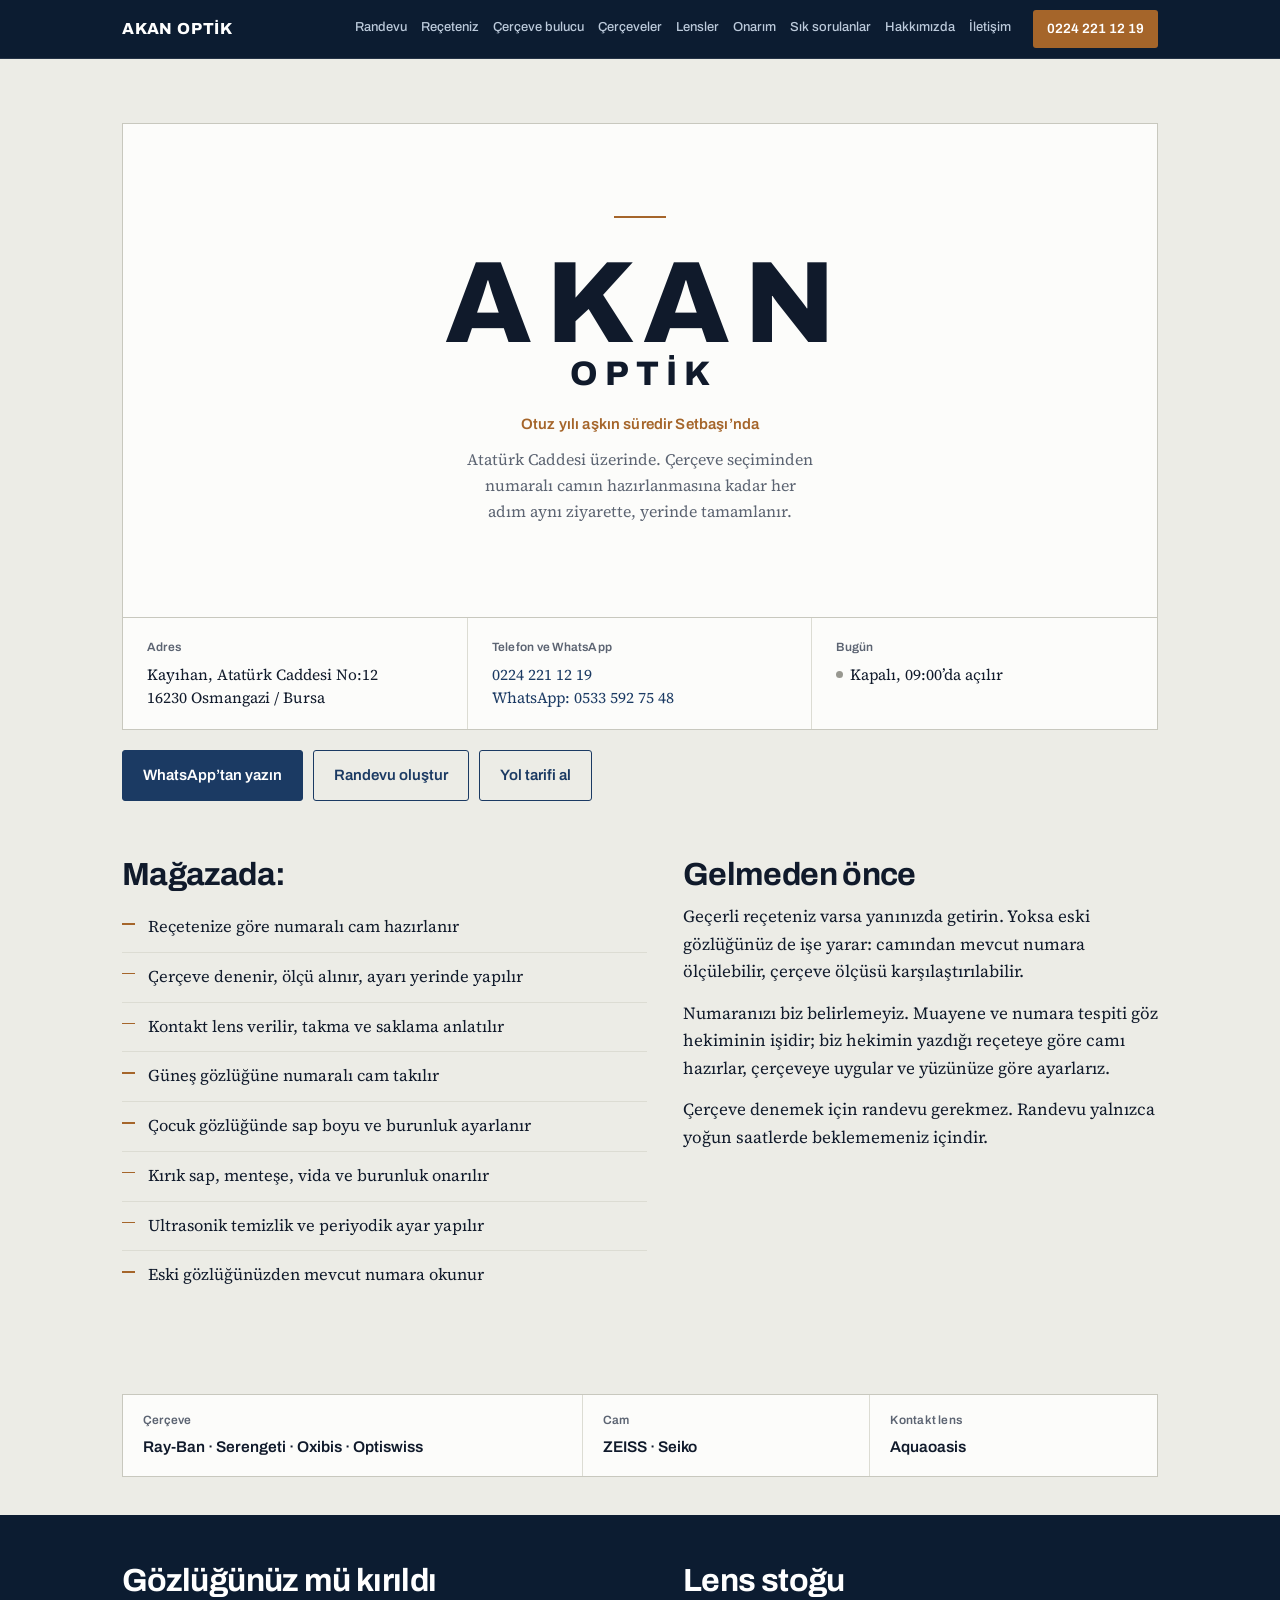
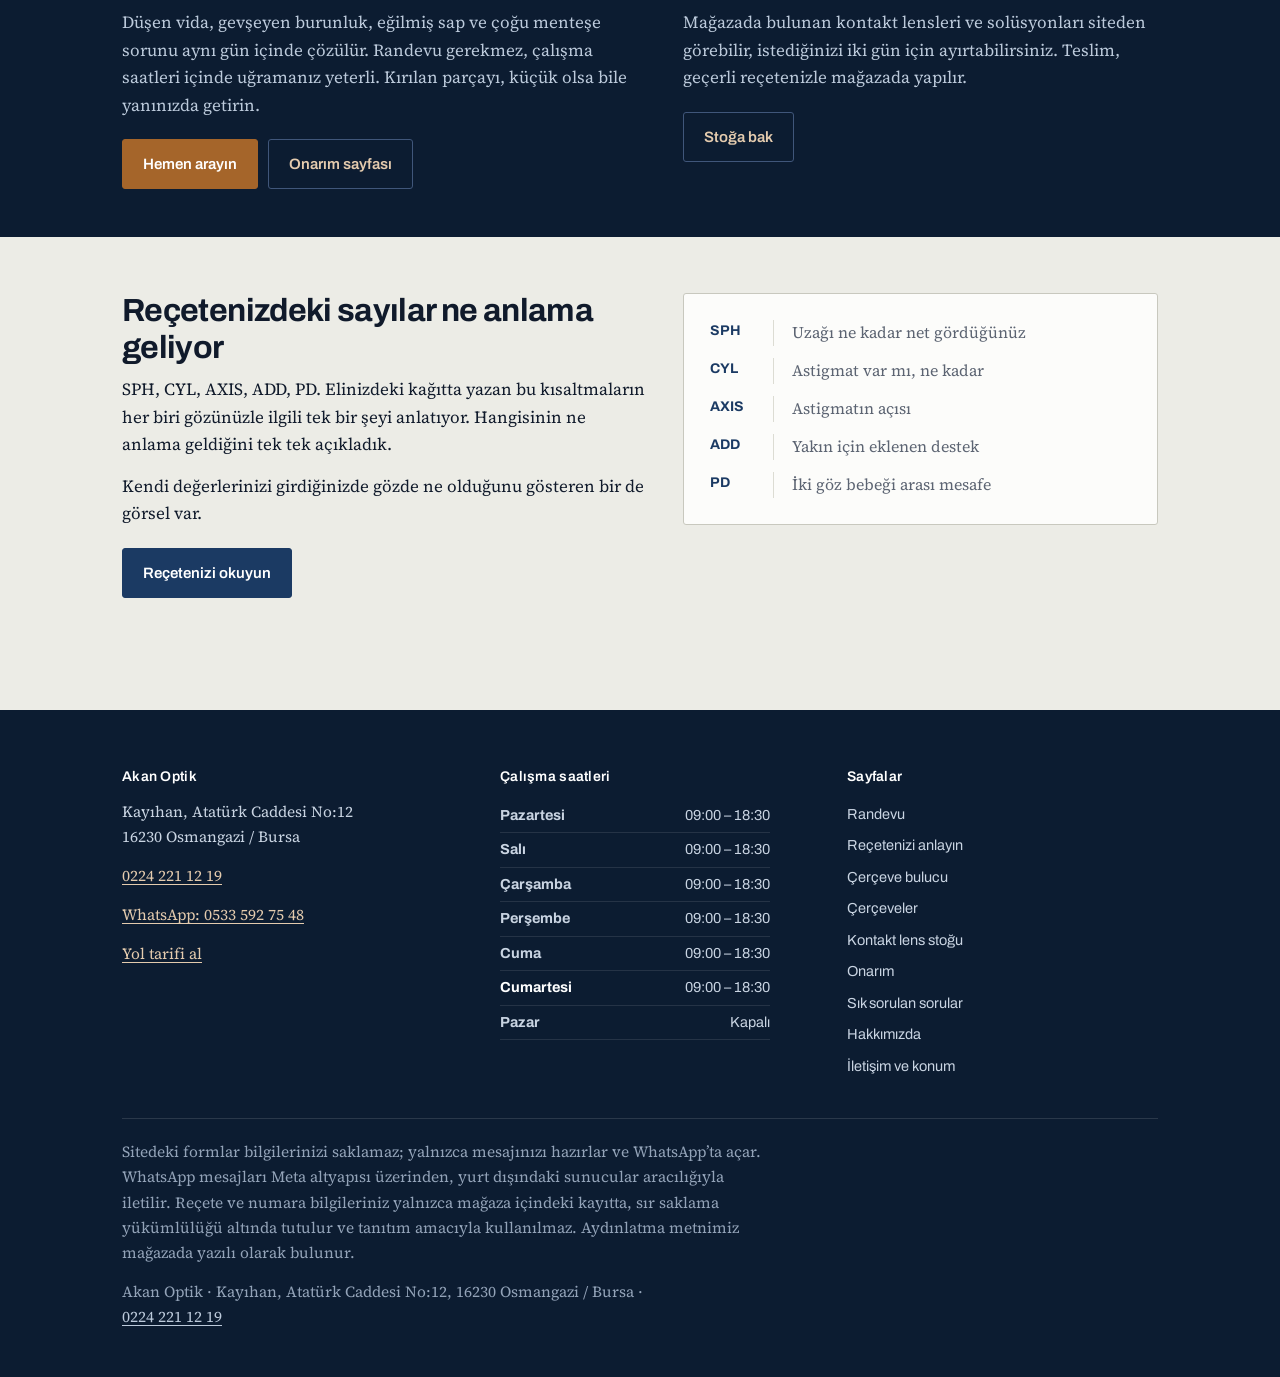
==== index.html @ f1e98b88 "Add files via upload" ====
<!DOCTYPE html>
<html lang="tr">
<head>
<meta charset="utf-8">
<meta name="viewport" content="width=device-width, initial-scale=1">
<title>Akan Optik — Setbaşı, Osmangazi Bursa</title>
<meta name="description" content="Akan Optik, Setbaşı ana cadde üzerinde. Numaralı cam, kontakt lens, çerçeve seçimi, ölçüm ve onarım. Kayıhan, Atatürk Caddesi No:12, Osmangazi Bursa.">
<link rel="canonical" href="https://akanoptik.com/">
<meta property="og:title" content="Akan Optik — Setbaşı, Osmangazi Bursa">
<meta property="og:description" content="Akan Optik, Setbaşı ana cadde üzerinde. Numaralı cam, kontakt lens, çerçeve seçimi, ölçüm ve onarım. Kayıhan, Atatürk Caddesi No:12, Osmangazi Bursa.">
<meta property="og:locale" content="tr_TR">
<link rel="preconnect" href="https://fonts.googleapis.com">
<link rel="preconnect" href="https://fonts.gstatic.com" crossorigin>
<link href="https://fonts.googleapis.com/css2?family=Archivo:wght@400;500;600;700;800&family=Source+Serif+4:opsz,wght@8..60,400;8..60,500;8..60,600&display=swap" rel="stylesheet">
<style>
/* =========================================================
   Akan Optik — ortak stil
   Renk: gece lacivertı, kağıt, bağa bakırı
   Tipografi: Archivo (başlık ve arayüz) + Source Serif 4 (metin)
   ========================================================= */

:root{
  --ink:#101A2B;
  --navy:#1B3A63;
  --navy-deep:#0C1C31;
  --paper:#ECECE6;
  --paper-2:#E2E2DA;
  --card:#FCFCFA;
  --copper:#A5652A;
  --muted:#5C6472;
  --line:#C8C8BE;
  --line-soft:#DCDCD3;
  --maxw:1080px;
  --r:3px;
}

*{box-sizing:border-box}
html{scroll-behavior:smooth}
@media (prefers-reduced-motion:reduce){html{scroll-behavior:auto} *{animation:none!important;transition:none!important}}

body{
  margin:0;background:var(--paper);color:var(--ink);
  font-family:"Source Serif 4",Georgia,serif;font-size:17px;line-height:1.62;
  -webkit-font-smoothing:antialiased;
}
h1,h2,h3,h4,.ui,button,input,select,textarea,nav,label,th,.mono{
  font-family:"Archivo",system-ui,-apple-system,"Segoe UI",sans-serif;
}
h1{font-size:clamp(30px,5vw,46px);line-height:1.08;font-weight:700;letter-spacing:-.025em;margin:0 0 14px}
h2{font-size:clamp(23px,3.4vw,32px);line-height:1.14;font-weight:700;letter-spacing:-.02em;margin:0 0 10px}
h3{font-size:18px;font-weight:600;letter-spacing:-.01em;margin:0 0 6px}
p{margin:0 0 14px;max-width:66ch}
a{color:var(--navy);text-decoration-thickness:1px;text-underline-offset:3px}
a:focus-visible,button:focus-visible,input:focus-visible,select:focus-visible,textarea:focus-visible{
  outline:2px solid var(--copper);outline-offset:3px;
}
.wrap{max-width:var(--maxw);margin:0 auto;padding:0 22px}
.lede{font-size:19px;color:var(--muted);max-width:62ch}
.note{font-size:13.5px;color:var(--muted);line-height:1.55;max-width:72ch}

/* ---------- üst çubuk ---------- */
.topbar{position:sticky;top:0;z-index:40;background:var(--navy-deep);color:#E3E9F0;border-bottom:1px solid rgba(255,255,255,.1)}
.topbar .wrap{display:flex;align-items:center;gap:18px;height:58px}
.brand{font-family:"Archivo";font-weight:800;letter-spacing:.05em;font-size:16px;color:#fff;text-decoration:none;white-space:nowrap}
.topnav{display:flex;gap:14px;margin-left:auto;overflow-x:auto;scrollbar-width:none}
.topnav::-webkit-scrollbar{display:none}
.topnav a{font-size:13px;font-weight:500;color:#BCCADB;text-decoration:none;white-space:nowrap;padding:5px 0;border-bottom:2px solid transparent}
.topnav a:hover{color:#fff}
.topnav a[aria-current=page]{color:#fff;border-bottom-color:var(--copper)}
.callbtn{margin-left:4px;background:var(--copper);color:#fff;text-decoration:none;font-family:"Archivo";font-weight:600;font-size:13.5px;padding:8px 14px;border-radius:var(--r);white-space:nowrap}
.menubtn{display:none}
@media(max-width:860px){
  .topbar .wrap{height:56px}
  .callbtn{display:none}
  .menubtn{display:block;margin-left:auto;background:transparent;color:#fff;border:1px solid rgba(255,255,255,.35);
    border-radius:var(--r);font-family:"Archivo";font-size:14px;font-weight:600;padding:8px 14px;cursor:pointer}
  .menubtn[aria-expanded=true]{background:#fff;color:var(--navy-deep);border-color:#fff}
  .topnav{display:none;position:absolute;left:0;right:0;top:56px;margin:0;padding:6px 22px 16px;
    background:var(--navy-deep);border-bottom:1px solid rgba(255,255,255,.12);flex-direction:column;gap:0;overflow:visible}
  body.menuAcik .topnav{display:flex}
  .topnav a{font-size:17px;padding:13px 0;border-bottom:1px solid rgba(255,255,255,.08);color:#DCE5EF}
  .topnav a[aria-current=page]{border-bottom-color:rgba(255,255,255,.08);color:#fff;box-shadow:inset 3px 0 0 var(--copper);padding-left:12px}
}

/* ---------- sayfa başlığı ---------- */
.pagehead{padding:52px 0 34px;border-bottom:1px solid var(--line-soft)}
.crumb{font-family:"Archivo";font-size:13px;color:var(--muted);margin-bottom:12px}
.crumb a{color:var(--muted)}

/* ---------- ana sayfa kahramanı ---------- */
.hero{padding:64px 0 0}
.wordmark{
  background:var(--card);border:1px solid var(--line);
  padding:clamp(46px,8vw,92px) 24px;text-align:center;
}
.wordmark .rule{width:52px;height:2px;background:var(--copper);margin:0 auto 30px}
.wordmark .n1,.wordmark .n2{
  font-family:"Archivo";font-weight:800;text-transform:uppercase;color:var(--ink);
  margin:0;line-height:.95;max-width:none;
}
.n1{font-size:clamp(50px,12vw,116px);letter-spacing:.12em;text-indent:.12em}
.n2{font-size:clamp(17px,3.6vw,34px);letter-spacing:.2em;text-indent:.2em;margin-top:14px;font-weight:600;color:var(--navy)}
.wordmark .sub{
  font-family:"Source Serif 4";font-size:16px;color:var(--muted);
  margin:28px auto 0;max-width:44ch;
}

/* ---------- bilgi şeridi ---------- */
.infostrip{display:grid;grid-template-columns:repeat(3,1fr);border:1px solid var(--line);border-top:0;background:var(--card)}
@media(max-width:760px){.infostrip{grid-template-columns:1fr}}
.infostrip div{padding:20px 24px;border-right:1px solid var(--line-soft)}
.infostrip div:last-child{border-right:0}
@media(max-width:760px){.infostrip div{border-right:0;border-bottom:1px solid var(--line-soft)}.infostrip div:last-child{border-bottom:0}}
.infostrip h4{font-family:"Archivo";font-size:12px;font-weight:600;letter-spacing:.02em;color:var(--muted);margin:0 0 6px}
.infostrip p{margin:0;font-size:15.5px;line-height:1.5}
.infostrip a{text-decoration:none}
.infostrip a:hover{text-decoration:underline}
.dot{width:7px;height:7px;border-radius:50%;background:#2F7D4F;display:inline-block;margin-right:7px;vertical-align:2px}
.dot.shut{background:#989890}

/* ---------- hizmet bağlantıları ---------- */
.cards{display:grid;grid-template-columns:repeat(3,1fr);gap:1px;background:var(--line-soft);border:1px solid var(--line)}
@media(max-width:860px){.cards{grid-template-columns:repeat(2,1fr)}}
@media(max-width:560px){.cards{grid-template-columns:1fr}}
.cards a{
  background:var(--card);padding:26px 24px 28px;text-decoration:none;color:var(--ink);display:block;
}
.cards a:hover{background:#fff}
.cards h3{margin-bottom:5px;color:var(--navy)}
.cards p{font-size:15px;color:var(--muted);margin:0;max-width:34ch}

/* ---------- düğmeler ---------- */
.btn{display:inline-block;font-family:"Archivo";font-weight:600;font-size:15px;padding:12px 20px;
  border-radius:var(--r);border:1px solid var(--navy);background:var(--navy);color:#fff;text-decoration:none;cursor:pointer}
.btn:hover{background:var(--navy-deep);border-color:var(--navy-deep)}
.btn.ghost{background:transparent;color:var(--navy)}
.btn.ghost:hover{background:rgba(27,58,99,.07)}
.btn.copper{background:var(--copper);border-color:var(--copper)}
.btn.copper:hover{filter:brightness(.92)}
.btnrow{display:flex;flex-wrap:wrap;gap:10px;margin-top:20px}

/* ---------- bölümler, form ---------- */
.block{padding:56px 0}
.block.tight{padding:38px 0}
.panel{background:var(--card);border:1px solid var(--line);border-radius:var(--r);padding:26px}
.grid2{display:grid;grid-template-columns:1fr 1fr;gap:16px}
.grid3{display:grid;grid-template-columns:repeat(3,1fr);gap:16px}
.split{display:grid;grid-template-columns:1.05fr .95fr;gap:36px;align-items:start}
@media(max-width:820px){.grid2,.grid3,.split{grid-template-columns:1fr}}
.field{display:block;margin-bottom:14px}
.field span{display:block;font-size:13.5px;font-weight:600;margin-bottom:5px}
input[type=text],input[type=tel],input[type=date],select,textarea{
  width:100%;padding:10px 12px;font-size:15.5px;font-family:"Archivo";
  border:1px solid var(--line);border-radius:var(--r);background:#fff;color:var(--ink);
}
textarea{min-height:88px;resize:vertical}
.consent{display:flex;gap:10px;align-items:flex-start;margin:16px 0 4px;font-size:13.5px;color:var(--muted);font-family:"Archivo"}
.consent input{margin-top:4px;flex:0 0 auto}

/* ---------- reçete ---------- */
.rxtable{width:100%;border-collapse:collapse;margin-bottom:6px}
.rxtable th{font-size:12.5px;font-weight:600;text-align:left;padding:0 6px 6px;color:var(--muted)}
.rxtable td{padding:0 6px 8px}
.rxtable td:first-child,.rxtable th:first-child{width:52px;padding-left:0;font-family:"Archivo";font-weight:600;font-size:14px}
.out{border-left:3px solid var(--copper);padding:2px 0 2px 16px}
.out h4{font-family:"Archivo";font-size:15px;margin:0 0 4px;font-weight:600}
.out p{margin:0 0 12px;font-size:15.5px}
.out .empty{color:var(--muted)}
.gloss{border-top:1px solid var(--line-soft);margin-top:28px;padding-top:22px}
.gloss dl{margin:0;display:grid;grid-template-columns:104px 1fr;gap:8px 18px;font-size:15px}
.gloss dt{font-family:"Archivo";font-weight:600;font-size:14px}
.gloss dd{margin:0;color:var(--muted)}
@media(max-width:600px){.gloss dl{grid-template-columns:1fr;gap:2px}.gloss dd{margin-bottom:10px}}

/* ---------- bulucu ---------- */
.qcard{background:var(--card);border:1px solid var(--line);padding:28px}
.qstep{font-family:"Archivo";font-size:13px;color:var(--muted);margin-bottom:8px}
.opts{display:grid;grid-template-columns:repeat(2,1fr);gap:10px;margin-top:18px}
@media(max-width:620px){.opts{grid-template-columns:1fr}}
.opt{text-align:left;background:var(--paper);border:1px solid var(--line);border-radius:var(--r);
  padding:13px 15px;cursor:pointer;font-size:15px;font-weight:500;color:var(--ink)}
.opt:hover{border-color:var(--navy);background:#fff}
.opt small{display:block;font-weight:400;color:var(--muted);font-size:13px;margin-top:2px}
.qbar{height:3px;background:var(--paper-2);margin-top:22px}
.qbar i{display:block;height:3px;background:var(--copper);width:0;transition:width .25s ease}

/* ---------- çerçeveler ---------- */
.filters{display:flex;flex-wrap:wrap;gap:8px;margin-bottom:22px}
.chip{font-family:"Archivo";font-size:13.5px;font-weight:500;padding:7px 14px;border:1px solid var(--line);
  background:var(--card);border-radius:999px;cursor:pointer;color:var(--ink)}
.chip[aria-pressed=true]{background:var(--navy);border-color:var(--navy);color:#fff}
.frames{display:grid;grid-template-columns:repeat(4,1fr);gap:16px}
@media(max-width:900px){.frames{grid-template-columns:repeat(2,1fr)}}
@media(max-width:460px){.frames{grid-template-columns:1fr}}
.frame{background:var(--card);border:1px solid var(--line);padding:16px;display:flex;flex-direction:column}
.frame svg{width:100%;height:60px;display:block;margin:4px 0 12px}
.frame .code{font-family:"Archivo";font-weight:700;font-size:15px}
.frame .meta{font-size:13.5px;color:var(--muted);margin:2px 0 12px;line-height:1.45}
.frame button{margin-top:auto}
.stock{font-family:"Archivo";font-size:12px;font-weight:600;color:var(--navy);margin-bottom:10px}
.stock.no{color:var(--muted)}

/* ---------- onarım ---------- */
.jobs{list-style:none;padding:0;margin:0;border-top:1px solid var(--line-soft)}
.jobs li{display:flex;justify-content:space-between;gap:18px;align-items:baseline;padding:12px 0;border-bottom:1px solid var(--line-soft)}
.jobs b{font-family:"Archivo";font-weight:600;font-size:15.5px}
.jobs span{font-family:"Archivo";font-size:13px;color:var(--muted);white-space:nowrap}

/* ---------- alt bilgi ---------- */
.foot{background:var(--navy-deep);color:#C9D4E2;padding:56px 0 34px;margin-top:56px}
.foot h3{color:#fff;font-size:14px;letter-spacing:.02em;margin-bottom:10px}
.foot a{color:#E4CBAE}
.foot p{font-size:15.5px}
.footgrid{display:grid;grid-template-columns:1.1fr 1fr 1fr;gap:36px}
@media(max-width:820px){.footgrid{grid-template-columns:1fr;gap:28px}}
.hours{list-style:none;padding:0;margin:0;font-family:"Archivo";font-size:14.5px}
.hours li{display:flex;justify-content:space-between;padding:5px 0;border-bottom:1px solid rgba(255,255,255,.1);max-width:270px}
.hours li.today b{color:#fff}
.footnav{list-style:none;padding:0;margin:0;font-family:"Archivo";font-size:14.5px}
.footnav li{padding:4px 0}
.footnav a{color:#C9D4E2;text-decoration:none}
.footnav a:hover{text-decoration:underline;color:#fff}
.legal{border-top:1px solid rgba(255,255,255,.12);margin-top:36px;padding-top:20px;font-size:13px;color:#93A3B8}
.legal a{color:#BCCADB}
.map{width:100%;aspect-ratio:16/10;border:1px solid var(--line)}

.toast{position:fixed;left:50%;bottom:24px;transform:translateX(-50%);background:var(--ink);color:#fff;
  font-family:"Archivo";font-size:14px;padding:11px 18px;border-radius:var(--r);z-index:60;opacity:0;pointer-events:none;transition:opacity .2s}
.toast.on{opacity:1}

/* ---------- stok tablosu (lensler) ---------- */
.stoktab{width:100%;border-collapse:collapse;background:var(--card);border:1px solid var(--line)}
.stoktab th{font-family:"Archivo";font-size:12.5px;font-weight:600;color:var(--muted);
  text-align:left;padding:12px 14px;border-bottom:1px solid var(--line)}
.stoktab td{padding:13px 14px;border-bottom:1px solid var(--line-soft);font-size:15px;vertical-align:middle}
.stoktab tr:last-child td{border-bottom:0}
.stoktab td b{font-family:"Archivo";font-weight:600;font-size:15px}
.stoktab td small{display:block;color:var(--muted);font-size:13px;margin-top:2px}
.stoktab td.ok{font-family:"Archivo";font-size:13.5px;font-weight:600;color:var(--navy)}
.stoktab td.no{font-family:"Archivo";font-size:13.5px;font-weight:600;color:var(--muted)}
.btn.small{padding:7px 14px;font-size:13.5px}
@media(max-width:760px){
  .stoktab thead{display:none}
  .stoktab tr{display:block;border-bottom:1px solid var(--line);padding:12px 0}
  .stoktab td{display:flex;justify-content:space-between;gap:14px;border:0;padding:4px 14px}
  .stoktab td:before{content:attr(data-l);font-family:"Archivo";font-size:13px;color:var(--muted)}
}
.frame img{width:100%;height:120px;object-fit:contain;display:block;margin:2px 0 12px;background:#fff}


/* ---------- mağazada listesi ---------- */
.magaza{list-style:none;padding:0;margin:0}
.magaza li{position:relative;padding:11px 0 11px 26px;border-bottom:1px solid var(--line-soft);font-size:16.5px}
.magaza li:last-child{border-bottom:0}
.magaza li:before{content:"";position:absolute;left:0;top:20px;width:13px;height:1.5px;background:var(--copper)}

/* ---------- lacivert şerit ---------- */
.band{background:var(--navy-deep);color:#D3DEEA;padding:48px 0;border-top:0}
.band h2{color:#fff}
.band p{color:#BCCADB}
.band .btn{background:var(--copper);border-color:var(--copper)}
.band .btn.ghost{background:transparent;color:#E4CBAE;border-color:#40567A}

/* ---------- reçete görseli ---------- */
.rxvis{background:var(--card);border:1px solid var(--line);padding:22px 18px}
.rxvis svg{width:100%;height:auto;display:block}
.rxkey{list-style:none;padding:0;margin:22px 0 0;display:grid;gap:14px}
.rxkey li{display:grid;grid-template-columns:30px 1fr;gap:13px;align-items:start}
.rxkey .no{width:26px;height:26px;border-radius:50%;background:var(--navy);color:#fff;
  font-family:"Archivo";font-size:13.5px;font-weight:700;display:flex;align-items:center;justify-content:center;margin-top:2px}
.rxkey b{font-family:"Archivo";font-size:15.5px;font-weight:600;display:block;margin-bottom:2px}
.rxkey p{margin:0;font-size:16px}

/* ---------- sık sorulanlar ---------- */
.sss{border-top:1px solid var(--line)}
.sss details{border-bottom:1px solid var(--line-soft)}
.sss summary{font-family:"Archivo";font-size:17px;font-weight:600;padding:17px 34px 17px 0;
  cursor:pointer;list-style:none;position:relative}
.sss summary::-webkit-details-marker{display:none}
.sss summary:after{content:"+";position:absolute;right:6px;top:15px;font-size:21px;font-weight:400;color:var(--copper)}
.sss details[open] summary:after{content:"\2212"}
.sss details[open] summary{color:var(--navy)}
.sss .cevap{padding:0 40px 20px 0}
.sss .cevap p{margin:0 0 10px}
.sss .cevap p:last-child{margin:0}
.sssgrup{margin-bottom:38px}
.sssgrup h2{margin-bottom:6px}

/* ---------- göz görseli ve bulanıklık benzetimi ---------- */
.gorselIki{display:grid;grid-template-columns:1fr 1fr;gap:18px;margin-top:22px}
@media(max-width:820px){.gorselIki{grid-template-columns:1fr}}
.gkutu{background:var(--card);border:1px solid var(--line);padding:18px}
.gkutu h3{margin-bottom:4px}
.gkutu .alt{font-size:13.5px;color:var(--muted);margin:0 0 14px}
.gkutu svg{width:100%;height:auto;display:block}
.simDis{overflow:hidden;background:#DCE4EC;border:1px solid var(--line-soft)}
.simOrta{will-change:filter}
.gozSecim{display:flex;gap:8px;margin-bottom:14px}
.gozSecim button{font-family:"Archivo";font-size:13.5px;font-weight:600;padding:7px 15px;
  border:1px solid var(--line);background:var(--card);border-radius:999px;cursor:pointer;color:var(--ink)}
.gozSecim button[aria-pressed=true]{background:var(--navy);border-color:var(--navy);color:#fff}
.odakEtiket{font-family:"Archivo";font-size:12.5px;font-weight:600}

/* ---------- gelişmiş bulucu sonucu ---------- */
.sonucUst{background:var(--navy-deep);color:#D6E2EA;padding:20px;margin-top:22px}
.sonucUst h3{color:#fff;font-size:19px;margin:0 0 4px}
.sonucUst p{color:#BCCADB;margin:0;font-size:15px}
.puanlar{display:grid;grid-template-columns:repeat(3,1fr);gap:14px;margin-top:16px}
@media(max-width:700px){.puanlar{grid-template-columns:1fr}}
.puan{background:var(--card);border:1px solid var(--line);padding:16px}
.puan .sira{font-family:"Archivo";font-size:11.5px;font-weight:700;letter-spacing:.08em;color:var(--copper);margin-bottom:6px}
.puan svg{width:100%;height:56px;margin:2px 0 10px}
.puan b{font-family:"Archivo";font-size:16px;display:block;margin-bottom:4px}
.puan p{font-size:14.5px;color:var(--muted);margin:0}
.cubuk{height:4px;background:var(--paper-2);margin-top:10px}
.cubuk i{display:block;height:4px;background:var(--navy)}
.oneriler{border-top:1px solid var(--line-soft);margin-top:24px;padding-top:20px}
.oneriler dl{display:grid;grid-template-columns:130px 1fr;gap:10px 18px;margin:0;font-size:15.5px}
.oneriler dt{font-family:"Archivo";font-weight:600;font-size:14px;color:var(--muted)}
.oneriler dd{margin:0}
@media(max-width:600px){.oneriler dl{grid-template-columns:1fr;gap:2px}.oneriler dd{margin-bottom:12px}}

/* ---------- kısa sözlük kartı ---------- */
.kisaliste{margin:0;display:grid;grid-template-columns:64px 1fr;gap:12px 18px;font-size:16px}
.kisaliste dt{font-family:"Archivo";font-weight:700;font-size:14px;color:var(--navy);
  border-right:1px solid var(--line-soft);padding-right:14px}
.kisaliste dd{margin:0;color:var(--muted)}

/* ---------- markalar ---------- */
.markalar{padding-top:8px}
.markagrid{display:grid;grid-template-columns:1.6fr 1fr 1fr;gap:1px;background:var(--line-soft);border:1px solid var(--line)}
@media(max-width:700px){.markagrid{grid-template-columns:1fr}}
.markagrid div{background:var(--card);padding:16px 20px}
.markagrid h4{font-family:"Archivo";font-size:12px;font-weight:600;color:var(--muted);margin:0 0 4px;letter-spacing:.02em}
.markagrid p{font-family:"Archivo";font-size:15.5px;font-weight:600;margin:0;color:var(--ink);max-width:none}

/* ---------- lens sayfası filtreleri ---------- */
.lensAra{display:flex;flex-wrap:wrap;gap:14px;align-items:flex-end;margin-bottom:18px}
.lensAra .field{margin:0;max-width:220px}
.lensAra .filters{margin:0}
.stoktab td.aralik b{font-family:"Archivo";font-weight:600;font-size:14.5px;display:block}
.stoktab td.aralik small{display:block;color:var(--muted);font-size:12px;margin-top:2px;line-height:1.4}


/* ---------- ana sayfa: yıl satırı ---------- */
.wordmark .yil{font-family:"Archivo";font-size:15px;font-weight:600;color:var(--copper);
  margin:22px auto 0;letter-spacing:.01em;max-width:none}
.wordmark .yil + .sub{margin-top:10px}

/* ---------- stok boşken ---------- */
.bosstok{background:var(--card);border:1px solid var(--line);padding:26px;max-width:640px}
.bosstok h3{margin-bottom:6px}
.bosstok p{color:var(--muted);margin-bottom:4px}

/* ---------- mobil hızlı iletişim çubuğu ---------- */
.eylem{display:none}
@media(max-width:860px){
  .eylem{display:grid;grid-template-columns:1fr 1.2fr 1fr;position:fixed;left:0;right:0;bottom:0;z-index:50;
    background:#fff;border-top:1px solid var(--line);box-shadow:0 -2px 10px rgba(12,28,49,.08);
    padding:8px 10px calc(8px + env(safe-area-inset-bottom));gap:8px}
  .eylem a{display:flex;align-items:center;justify-content:center;min-height:46px;border-radius:var(--r);
    font-family:"Archivo";font-weight:700;font-size:15px;text-decoration:none;color:var(--navy);border:1px solid var(--line)}
  .eylem a.wa{background:var(--navy);color:#fff;border-color:var(--navy)}
  body{padding-bottom:72px}
}

/* ---------- mobilde daha sıkı düzen ---------- */
@media(max-width:600px){
  body{font-size:16.5px}
  .hero{padding:22px 0 0}
  .wordmark{padding:34px 18px 30px}
  .wordmark .rule{margin-bottom:20px}
  .wordmark .sub{font-size:15.5px;margin-top:8px}
  .pagehead{padding:28px 0 22px}
  .lede{font-size:17px}
  .block{padding:38px 0}
  .block.tight{padding:26px 0}
  .band{padding:36px 0}
  .btnrow .btn{flex:1 1 auto;text-align:center}
  .foot{margin-top:24px}
}

.stoktab .urun small{display:block}
@media(max-width:760px){.stoktab .urun{text-align:right}}

</style>
<link rel="icon" href="/favicon.ico" sizes="32x32">
<link rel="icon" href="/favicon-32.png" type="image/png">
<link rel="apple-touch-icon" href="/apple-touch-icon.png">
<meta property="og:image" content="https://akanoptik.com/paylasim.png">
<meta property="og:image:width" content="1200">
<meta property="og:image:height" content="630">
<meta property="og:url" content="https://akanoptik.com/">
<meta name="theme-color" content="#0C1C31">
<meta name="twitter:card" content="summary_large_image">
<!-- Cloudflare Web Analytics -->
<script type="module" src="https://static.cloudflareinsights.com/beacon.min.js" data-cf-beacon='{"token": "bd5103f6e1ff442b8fb9a002c1f478dd"}'></script>
<script type="application/ld+json">
{
  "@context":"https://schema.org","@type":"Optician","name":"Akan Optik",
  "telephone":"+902242211219","url":"https://akanoptik.com/","image":"https://akanoptik.com/paylasim.png",
  "hasMap":"https://www.google.com/maps/search/?api=1&query=Akan+Optik+Atat%C3%BCrk+Caddesi+No:12+Osmangazi+Bursa",
  "address":{"@type":"PostalAddress","streetAddress":"Atatürk Caddesi No:12, Kayıhan",
    "addressLocality":"Osmangazi","addressRegion":"Bursa","postalCode":"16230","addressCountry":"TR"},
  "areaServed":["Osmangazi","Nilüfer","Yıldırım","Bursa"],
  "openingHoursSpecification":[{"@type":"OpeningHoursSpecification",
    "dayOfWeek":["Monday","Tuesday","Wednesday","Thursday","Friday","Saturday"],
    "opens":"09:00","closes":"18:30"}]
}
</script>
</head>
<body>
<header class="topbar">
  <div class="wrap">
    <a class="brand" href="/">AKAN OPTİK</a>
    <button class="menubtn" id="menuBtn" type="button" aria-expanded="false" aria-controls="anaMenu">Menü</button>
    <nav class="topnav" id="anaMenu" aria-label="Ana menü"><a href="/randevu">Randevu</a><a href="/recete">Reçeteniz</a><a href="/cerceve-bulucu">Çerçeve bulucu</a><a href="/cerceveler">Çerçeveler</a><a href="/lensler">Lensler</a><a href="/onarim">Onarım</a><a href="/sss">Sık sorulanlar</a><a href="/hakkimizda">Hakkımızda</a><a href="/iletisim">İletişim</a></nav>
    <a class="callbtn" href="tel:+902242211219">0224 221 12 19</a>
  </div>
</header>
<main>
<section class="hero">
  <div class="wrap">
    <div class="wordmark">
      <div class="rule"></div>
      <p class="n1">Akan</p>
      <p class="n2">Optik</p>
      <p class="yil">Otuz yılı aşkın süredir Setbaşı’nda</p>
      <p class="sub">Atatürk Caddesi üzerinde. Çerçeve seçiminden numaralı camın hazırlanmasına kadar her adım aynı ziyarette, yerinde tamamlanır.</p>
    </div>
    <!-- İsterseniz buraya vitrin fotoğrafı ekleyebilirsiniz:
         <img src="vitrin.jpg" alt="Akan Optik vitrini" style="width:100%;height:300px;object-fit:cover;border:1px solid var(--line);border-top:0"> -->
    <div class="infostrip">
      <div><h4>Adres</h4><p>Kayıhan, Atatürk Caddesi No:12<br>16230 Osmangazi / Bursa</p></div>
      <div><h4>Telefon ve WhatsApp</h4><p><a href="tel:+902242211219">0224 221 12 19</a><br><a href="https://wa.me/905335927548?text=Merhaba%2C%20Akan%20Optik%E2%80%99e%20bir%20sorum%20var." target="_blank" rel="noopener">WhatsApp: 0533 592 75 48</a></p></div>
      <div><h4>Bugün</h4><p id="openState">Pazartesi – Cumartesi 09:00 – 18:30</p></div>
    </div>
    <div class="btnrow">
      <a class="btn" href="https://wa.me/905335927548?text=Merhaba%2C%20Akan%20Optik%E2%80%99e%20bir%20sorum%20var." target="_blank" rel="noopener">WhatsApp’tan yazın</a>
      <a class="btn ghost" href="/randevu">Randevu oluştur</a>
      <a class="btn ghost" href="https://www.google.com/maps/search/?api=1&amp;query=Akan+Optik+Atat%C3%BCrk+Caddesi+No:12+Kay%C4%B1han+Osmangazi+Bursa" target="_blank" rel="noopener">Yol tarifi al</a>
    </div>
  </div>
</section>

<section class="block">
  <div class="wrap split">
    <div>
      <h2>Mağazada:</h2>
      <ul class="magaza">
        <li>Reçetenize göre numaralı cam hazırlanır</li>
        <li>Çerçeve denenir, ölçü alınır, ayarı yerinde yapılır</li>
        <li>Kontakt lens verilir, takma ve saklama anlatılır</li>
        <li>Güneş gözlüğüne numaralı cam takılır</li>
        <li>Çocuk gözlüğünde sap boyu ve burunluk ayarlanır</li>
        <li>Kırık sap, menteşe, vida ve burunluk onarılır</li>
        <li>Ultrasonik temizlik ve periyodik ayar yapılır</li>
        <li>Eski gözlüğünüzden mevcut numara okunur</li>
      </ul>
    </div>
    <div>
      <h2>Gelmeden önce</h2>
      <p>Geçerli reçeteniz varsa yanınızda getirin. Yoksa eski gözlüğünüz de işe yarar: camından mevcut numara ölçülebilir, çerçeve ölçüsü karşılaştırılabilir.</p>
      <p>Numaranızı biz belirlemeyiz. Muayene ve numara tespiti göz hekiminin işidir; biz hekimin yazdığı reçeteye göre camı hazırlar, çerçeveye uygular ve yüzünüze göre ayarlarız.</p>
      <p>Çerçeve denemek için randevu gerekmez. Randevu yalnızca yoğun saatlerde beklememeniz içindir.</p>
    </div>
  </div>
</section>

<section class="block tight markalar">
  <div class="wrap">
    <div class="markagrid">
      <div><h4>Çerçeve</h4><p>Ray-Ban · Serengeti · Oxibis · Optiswiss</p></div>
      <div><h4>Cam</h4><p>ZEISS · Seiko</p></div>
      <div><h4>Kontakt lens</h4><p>Aquaoasis</p></div>
    </div>
  </div>
</section>

<section class="band">
  <div class="wrap split">
    <div>
      <h2>Gözlüğünüz mü kırıldı</h2>
      <p>Düşen vida, gevşeyen burunluk, eğilmiş sap ve çoğu menteşe sorunu aynı gün içinde çözülür. Randevu gerekmez, çalışma saatleri içinde uğramanız yeterli. Kırılan parçayı, küçük olsa bile yanınızda getirin.</p>
      <div class="btnrow">
        <a class="btn" href="tel:+902242211219">Hemen arayın</a>
        <a class="btn ghost" href="/onarim">Onarım sayfası</a>
      </div>
    </div>
    <div>
      <h2>Lens stoğu</h2>
      <p>Mağazada bulunan kontakt lensleri ve solüsyonları siteden görebilir, istediğinizi iki gün için ayırtabilirsiniz. Teslim, geçerli reçetenizle mağazada yapılır.</p>
      <div class="btnrow"><a class="btn ghost" href="/lensler">Stoğa bak</a></div>
    </div>
  </div>
</section>

<section class="block">
  <div class="wrap split">
    <div>
      <h2>Reçetenizdeki sayılar ne anlama geliyor</h2>
      <p>SPH, CYL, AXIS, ADD, PD. Elinizdeki kağıtta yazan bu kısaltmaların her biri gözünüzle ilgili tek bir şeyi anlatıyor. Hangisinin ne anlama geldiğini tek tek açıkladık.</p>
      <p>Kendi değerlerinizi girdiğinizde gözde ne olduğunu gösteren bir de görsel var.</p>
      <div class="btnrow"><a class="btn" href="/recete">Reçetenizi okuyun</a></div>
    </div>
    <div class="panel">
      <dl class="kisaliste">
        <dt>SPH</dt><dd>Uzağı ne kadar net gördüğünüz</dd>
        <dt>CYL</dt><dd>Astigmat var mı, ne kadar</dd>
        <dt>AXIS</dt><dd>Astigmatın açısı</dd>
        <dt>ADD</dt><dd>Yakın için eklenen destek</dd>
        <dt>PD</dt><dd>İki göz bebeği arası mesafe</dd>
      </dl>
    </div>
  </div>
</section>
</main>
<footer class="foot">
  <div class="wrap">
    <div class="footgrid">
      <div>
        <h3>Akan Optik</h3>
        <p>Kayıhan, Atatürk Caddesi No:12<br>16230 Osmangazi / Bursa</p>
        <p><a href="tel:+902242211219">0224 221 12 19</a></p>
        <p><a href="https://wa.me/905335927548?text=Merhaba%2C%20Akan%20Optik%E2%80%99e%20bir%20sorum%20var." target="_blank" rel="noopener">WhatsApp: 0533 592 75 48</a></p>
        <p><a href="https://www.google.com/maps/search/?api=1&amp;query=Akan+Optik+Atat%C3%BCrk+Caddesi+No:12+Kay%C4%B1han+Osmangazi+Bursa" target="_blank" rel="noopener">Yol tarifi al</a></p>
      </div>
      <div>
        <h3>Çalışma saatleri</h3>
        <ul class="hours" id="hoursList">
          <li data-gun="1"><b>Pazartesi</b><span>09:00 – 18:30</span></li>
          <li data-gun="2"><b>Salı</b><span>09:00 – 18:30</span></li>
          <li data-gun="3"><b>Çarşamba</b><span>09:00 – 18:30</span></li>
          <li data-gun="4"><b>Perşembe</b><span>09:00 – 18:30</span></li>
          <li data-gun="5"><b>Cuma</b><span>09:00 – 18:30</span></li>
          <li data-gun="6"><b>Cumartesi</b><span>09:00 – 18:30</span></li>
          <li data-gun="0"><b>Pazar</b><span>Kapalı</span></li>
        </ul>
      </div>
      <div>
        <h3>Sayfalar</h3>
        <ul class="footnav">
          <li><a href="/randevu">Randevu</a></li>
          <li><a href="/recete">Reçetenizi anlayın</a></li>
          <li><a href="/cerceve-bulucu">Çerçeve bulucu</a></li>
          <li><a href="/cerceveler">Çerçeveler</a></li>
          <li><a href="/lensler">Kontakt lens stoğu</a></li>
          <li><a href="/onarim">Onarım</a></li>
          <li><a href="/sss">Sık sorulan sorular</a></li>
          <li><a href="/hakkimizda">Hakkımızda</a></li>
          <li><a href="/iletisim">İletişim ve konum</a></li>
        </ul>
      </div>
    </div>
    <div class="legal">
      <p style="max-width:80ch">Sitedeki formlar bilgilerinizi saklamaz; yalnızca mesajınızı hazırlar ve WhatsApp’ta açar. WhatsApp mesajları Meta altyapısı üzerinden, yurt dışındaki sunucular aracılığıyla iletilir. Reçete ve numara bilgileriniz yalnızca mağaza içindeki kayıtta, sır saklama yükümlülüğü altında tutulur ve tanıtım amacıyla kullanılmaz. Aydınlatma metnimiz mağazada yazılı olarak bulunur.</p>
      <p style="margin-top:12px">Akan Optik &middot; Kayıhan, Atatürk Caddesi No:12, 16230 Osmangazi / Bursa &middot; <a href="tel:+902242211219">0224 221 12 19</a></p>
    </div>
  </div>
</footer>
<nav class="eylem" aria-label="Hızlı iletişim">
  <a href="tel:+902242211219">Ara</a>
  <a href="https://wa.me/905335927548?text=Merhaba%2C%20Akan%20Optik%E2%80%99e%20bir%20sorum%20var." target="_blank" rel="noopener" class="wa">WhatsApp</a>
  <a href="https://www.google.com/maps/search/?api=1&amp;query=Akan+Optik+Atat%C3%BCrk+Caddesi+No:12+Kay%C4%B1han+Osmangazi+Bursa" target="_blank" rel="noopener">Yol tarifi</a>
</nav>
<div class="toast" id="toast" role="status" aria-live="polite"></div>
<script>
/* =========================================================
   AYAR — burayı kendinize göre düzenleyin
   ========================================================= */
const CONFIG = {
  // WhatsApp Business numaranız, ülke kodu ile, sadece rakam. Örnek: "905321234567"
  // Boş bırakılırsa butonlar mesajı panoya kopyalar.
  whatsapp: "905335927548",
  tel: "+902242211219",
  // Stok uygulamasının adresi. Worker'ı yayına aldıktan sonra buraya yazın.
  // Örnek: "https://akan-stok.hesabiniz.workers.dev/api/stok"
  // Boş bırakılırsa aynı klasördeki stok.json, o da yoksa örnek liste kullanılır.
  stokUrl: "https://akan-stok.mustafa16-eyupoglu.workers.dev/api/stok",
  // Çalışma saatleri. 0 = Pazar, 1 = Pazartesi ... Kapalı gün için null.
  // Google işletme profilinizdeki saatlerle birebir aynı olmalı.
  hours: {
    1:["09:00","18:30"], 2:["09:00","18:30"], 3:["09:00","18:30"],
    4:["09:00","18:30"], 5:["09:00","18:30"], 6:["09:00","18:30"], 0:null
  }
};

const DAYS = ["Pazar","Pazartesi","Salı","Çarşamba","Perşembe","Cuma","Cumartesi"];
const $  = s => document.querySelector(s);
const $$ = s => Array.from(document.querySelectorAll(s));
const v  = id => ($(id)?.value || "").trim();
const esc = s => String(s==null?"":s).replace(/[&<>"']/g, c =>
  ({"&":"&amp;","<":"&lt;",">":"&gt;",'"':"&quot;","'":"&#39;"}[c]));

function toast(msg){
  let t = $("#toast");
  if(!t){ t=document.createElement("div"); t.id="toast"; t.className="toast"; t.setAttribute("role","status"); document.body.appendChild(t); }
  t.textContent = msg; t.classList.add("on");
  clearTimeout(t._t); t._t = setTimeout(()=>t.classList.remove("on"), 2600);
}
function copy(text){
  if(navigator.clipboard && window.isSecureContext){
    navigator.clipboard.writeText(text).then(()=>toast("Metin kopyalandı."));
  } else {
    const ta=document.createElement("textarea"); ta.value=text; document.body.appendChild(ta); ta.select();
    try{document.execCommand("copy");toast("Metin kopyalandı.");}catch(e){toast("Kopyalanamadı.");}
    ta.remove();
  }
}
function send(text){
  if(CONFIG.whatsapp){
    window.open("https://wa.me/"+CONFIG.whatsapp+"?text="+encodeURIComponent(text),"_blank","noopener");
  } else { copy(text); toast("WhatsApp numarası tanımlı değil. Metin kopyalandı."); }
}

/* ---------- çalışma saatleri ---------- */
const toMin = h => { const [a,b]=h.split(":").map(Number); return a*60+b; };
function openState(){
  const el=$("#openState"); if(!el) return;
  const now=new Date(), h=CONFIG.hours[now.getDay()], m=now.getHours()*60+now.getMinutes();
  if(!h){ el.innerHTML='<span class="dot shut"></span>Bugün kapalı'; return; }
  el.innerHTML=(m>=toMin(h[0])&&m<toMin(h[1]))
    ? '<span class="dot"></span>Açık, '+h[1]+'’a kadar'
    : '<span class="dot shut"></span>Kapalı, '+h[0]+'’da açılır';
}
function hoursList(){
  const el=$("#hoursList"); if(!el) return;
  const today=String(new Date().getDay());
  $$("#hoursList li").forEach(li=>{
    const d=li.dataset.gun, h=CONFIG.hours[d];
    li.classList.toggle("today", d===today);
    const sp=li.querySelector("span");
    if(sp) sp.textContent = h ? h[0]+" – "+h[1] : "Kapalı";
  });
}
openState(); hoursList();

/* ---------- çerçeve çizimleri (görsel yoksa) ---------- */
function glassesSVG(shape){
  const S={dikdortgen:{rx:3,w:64,h:34},kare:{rx:5,w:60,h:46},yuvarlak:{rx:30,w:56,h:56},
    oval:{rx:26,w:66,h:40},panto:{rx:22,w:58,h:50},kelebek:{rx:10,w:66,h:38},aviator:{rx:18,w:64,h:46}
  }[shape]||{rx:4,w:64,h:36};
  const cy=50,gap=22,lx=100-gap/2-S.w,rx0=100+gap/2,y=cy-S.h/2;
  return `<svg viewBox="0 0 200 100" role="img" aria-label="çerçeve çizimi" fill="none"
    stroke="#101A2B" stroke-width="3" stroke-linecap="round" stroke-linejoin="round">
    <rect x="${lx}" y="${y}" width="${S.w}" height="${S.h}" rx="${S.rx}"/>
    <rect x="${rx0}" y="${y}" width="${S.w}" height="${S.h}" rx="${S.rx}"/>
    <path d="M${lx+S.w} ${cy-4} q ${gap/2} -7 ${gap} 0"/>
    <path d="M${lx} ${cy-6} l -16 -5"/>
    <path d="M${rx0+S.w} ${cy-6} l 16 -5"/></svg>`;
}

/* =========================================================
   STOK VERİSİ
   Stok uygulamasından okunur. Ulaşılamazsa örnek ürün gösterilmez;
   sayfa bunun yerine mağazaya veya WhatsApp'a yönlendirir.
   ========================================================= */
let FRAMES = [];
let LENSES = [];
let STOK_DURUM = "bekliyor";   // bekliyor | tamam | yok

let stockLoaded = null;
async function loadStock(){
  if(stockLoaded) return stockLoaded;
  stockLoaded = (async ()=>{
    const kaynaklar = [CONFIG.stokUrl, "/stok.json"].filter(Boolean);
    for(const url of kaynaklar){
      try{
        const r = await fetch(url, {cache:"no-store"});
        if(!r.ok) continue;
        const d = await r.json();
        if(Array.isArray(d.cerceveler)) FRAMES = d.cerceveler;
        if(Array.isArray(d.lensler))    LENSES = d.lensler;
        STOK_DURUM = "tamam";
        return;
      }catch(e){ /* sıradaki kaynağı dene */ }
    }
    STOK_DURUM = "yok";
  })();
  return stockLoaded;
}

/* ---------- randevu formu ---------- */
if($("#ap_wa")){
  const text=()=>{
    if(!v("#ap_name")) return null;
    const l=["Merhaba, randevu almak istiyorum.","Ad: "+v("#ap_name"),
      "Tarih: "+(v("#ap_date")||"belirtilmedi"),"Saat: "+v("#ap_time"),"Konu: "+v("#ap_topic")];
    if(v("#ap_note")) l.push("Not: "+v("#ap_note"));
    if($("#ap_remind").checked) l.push("Kontrol hatırlatması almak istiyorum.");
    return l.join("\n");
  };
  const guard=fn=>()=>{ const t=text(); if(!t){toast("Adınızı yazın.");$("#ap_name").focus();return;} fn(t); };
  $("#ap_wa").addEventListener("click",guard(send));
  const tarih=$("#ap_date");
  if(tarih){ const b=new Date(); tarih.min=b.getFullYear()+"-"+String(b.getMonth()+1).padStart(2,"0")+"-"+String(b.getDate()).padStart(2,"0");
    tarih.addEventListener("change",()=>{ if(tarih.value && new Date(tarih.value+"T12:00").getDay()===0){ toast("Pazar günü kapalıyız, başka bir gün seçin."); tarih.value=""; } }); }
}

/* ---------- reçete çözümleyici ---------- */
if($("#rx_go")){
  const num=s=>{ if(s==null) return null; s=String(s).trim().replace(",","."); if(s==="") return null;
    const n=parseFloat(s); return isNaN(n)?null:n; };
  const eye=(sph,cyl,ax)=>{
    if(sph===null&&cyl===null) return null;
    const p=[];
    if(sph!==null){
      if(sph<0) p.push("uzağı görmede "+Math.abs(sph).toFixed(2)+" derece miyopi var, yani uzak nesneler bulanıklaşır");
      else if(sph>0) p.push("artı "+sph.toFixed(2)+" derece hipermetropi var, yani göz yakını netlemek için fazladan çaba harcar");
      else p.push("küresel numara sıfır, uzak için düzeltme gerekmiyor");
    }
    if(cyl!==null&&cyl!==0){
      let s=Math.abs(cyl).toFixed(2)+" derece astigmat var";
      if(ax!==null) s+=" ve ekseni "+ax+" derece";
      s+=". Astigmat, gözün her yöne aynı kırıcılıkta olmamasıdır; çizgiler eğik veya gölgeli görünebilir";
      p.push(s);
    } else if(cyl===0) p.push("astigmat düzeltmesi yok");
    return p.join(". ")+".";
  };
  $("#rx_go").addEventListener("click",()=>{
    const out=$("#rxOut");
    const R=eye(num(v("#r_sph")),num(v("#r_cyl")),num(v("#r_ax")));
    const L=eye(num(v("#l_sph")),num(v("#l_cyl")),num(v("#l_ax")));
    const add=num(v("#rx_add")), pd=num(v("#rx_pd"));
    if(!R&&!L&&add===null&&pd===null){ out.innerHTML='<p class="empty">Önce en az bir değer girin.</p>'; return; }
    let h="";
    if(R) h+="<h4>Sağ göz</h4><p>"+R+"</p>";
    if(L) h+="<h4>Sol göz</h4><p>"+L+"</p>";
    if(add!==null&&add!==0) h+="<h4>Yakın ilavesi</h4><p>Reçetede "+(add>0?"+":"")+add.toFixed(2)+
      " ADD değeri var. Bu, yakını görmek için eklenen destektir ve genellikle kırk yaş sonrası başlayan yakın görme zorluğuyla ilgilidir. Okuma gözlüğü, bifokal veya progresif cam seçenekleri konuşulabilir.</p>";
    if(pd!==null) h+="<h4>Göz bebeği mesafesi</h4><p>PD değeriniz "+pd+" mm. Camın optik merkezi bu ölçüye göre yerleştirilir; yanlış merkezleme zorlanma ve baş ağrısı yapabilir. Ölçümü mağazada teyit ediyoruz.</p>";
    const sphs=[num(v("#r_sph")),num(v("#l_sph"))].filter(x=>x!==null);
    if(sphs.length===2&&Math.abs(sphs[0]-sphs[1])>=2)
      h+="<h4>İki göz arasındaki fark</h4><p>Sağ ve sol numaranız arasında belirgin bir fark var. Bu durumda cam kalınlığı ve incelik oranı seçimi önem kazanır. Uygun indeksi mağazada birlikte belirleyelim.</p>";
    h+='<p class="note" style="margin-top:16px">Bu açıklama reçetenizi okumanıza yardımcı olmak içindir. Numaranızın güncel olup olmadığına yalnızca hekim karar verir.</p>';
    out.innerHTML=h;
    if(typeof gorselCiz==="function") gorselCiz();
  });
  $("#rx_clear").addEventListener("click",()=>{
    ["#r_sph","#r_cyl","#r_ax","#l_sph","#l_cyl","#l_ax","#rx_add","#rx_pd"].forEach(i=>$(i).value="");
    $("#rxOut").innerHTML='<p class="empty">Değerleri girip “Açıkla” düğmesine basın. Açıklama burada görünecek.</p>';
    gorselCiz();
  });

  /* ---------- göz kesiti ve bulanıklık benzetimi ---------- */
  let aktifGoz = "r";
  function sayiAl(id){ const n=Number(String(v(id)).replace(",",".")); return isNaN(n)?0:n; }
  function gorselCiz(){
    if(!$("#isin1")) return;
    const sph = sayiAl(aktifGoz==="r" ? "#r_sph" : "#l_sph");
    const cyl = sayiAl(aktifGoz==="r" ? "#r_cyl" : "#l_cyl");
    const ax  = sayiAl(aktifGoz==="r" ? "#r_ax"  : "#l_ax") || 0;

    /* --- odak noktası --- */
    const retina = 450, korneaX = 196;
    let fx = retina + sph * 26;                 // eksi: retina önünde, artı: arkasında
    fx = Math.max(300, Math.min(660, fx));
    const ciz = (y0)=>{
      const egim = (150 - y0) / (fx - korneaX);
      const yBit = y0 + egim * (retina - korneaX);
      return "M60 "+y0+" L"+korneaX+" "+y0+" L"+retina+" "+yBit.toFixed(1);
    };
    $("#isin1").setAttribute("d", ciz(104));
    $("#isin2").setAttribute("d", ciz(196));
    const egim = (150-104)/(fx-korneaX);
    const yUst = 104 + egim*(retina-korneaX);
    const yalt = 150 + (150-yUst);
    $("#lekeCiz").setAttribute("y1", Math.min(yUst,yalt).toFixed(1));
    $("#lekeCiz").setAttribute("y2", Math.max(yUst,yalt).toFixed(1));
    const gorunurFx = Math.min(fx, 470);
    $("#odakNok").setAttribute("cx", gorunurFx);
    $("#odakCiz").setAttribute("x1", gorunurFx); $("#odakCiz").setAttribute("x2", gorunurFx);
    $("#odakCiz").setAttribute("y1", 60); $("#odakCiz").setAttribute("y2", 240);

    let yazi;
    if(!sph && !cyl) yazi = "Değer girilmedi";
    else if(Math.abs(sph) < 0.25) yazi = "Işık retina üzerinde birleşiyor, uzak nettir.";
    else if(sph < 0) yazi = "Işık retinaya varmadan birleşiyor: miyopi. Uzak bulanık görünür.";
    else yazi = "Işık retinanın arkasında birleşecek şekilde geliyor: hipermetropi. Göz yakında zorlanır.";
    if(cyl) yazi += " Astigmat nedeniyle bulanıklık her yönde eşit değildir.";
    $("#odakYazi").textContent = yazi;

    /* --- bulanıklık benzetimi --- */
    const k = 2.6;
    const temel = Math.min(14, Math.abs(sph) * k);
    const eksen = Math.min(14, Math.abs(cyl) * k);
    const sx = temel + eksen, sy = temel;
    const f = $("#astigBlur");
    if(f){
      f.setAttribute("stdDeviation", sx.toFixed(2)+" "+sy.toFixed(2));
      $("#simOrta").style.filter = (sx||sy) ? "url(#astigBulanik)" : "none";
      $("#simIc").style.transform  = "rotate("+(-ax)+"deg)";
      $("#simDis").style.transform = "rotate("+ax+"deg)";
    }
  }
  function gozSec(hangi){
    aktifGoz = hangi;
    $("#gzSag").setAttribute("aria-pressed", hangi==="r");
    $("#gzSol").setAttribute("aria-pressed", hangi==="l");
    gorselCiz();
  }
  if($("#gzSag")){
    $("#gzSag").addEventListener("click",()=>gozSec("r"));
    $("#gzSol").addEventListener("click",()=>gozSec("l"));
    gorselCiz();
  }

}

/* ---------- stok boşken gösterilecek kutu ---------- */
function bosStok(neyi){
  const wa = CONFIG.whatsapp ? "https://wa.me/"+CONFIG.whatsapp+"?text="+encodeURIComponent("Merhaba, "+neyi+" hakkında bilgi almak istiyorum.") : "";
  return `<div class="bosstok">
    <h3>${STOK_DURUM==="yok" ? "Stok listesi şu an yüklenemedi" : "Liste yakında burada"}</h3>
    <p>${neyi.charAt(0).toUpperCase()+neyi.slice(1)} mağazada sizi bekliyor. Aradığınız bir model veya numara varsa sorun, varsa ayırtalım.</p>
    <div class="btnrow">${wa?`<a class="btn" href="${wa}" target="_blank" rel="noopener">WhatsApp’tan sorun</a>`:""}
      <a class="btn ghost" href="tel:+902242211219">0224 221 12 19</a></div>
  </div>`;
}

/* ---------- ayırtma mesajları ---------- */
function reserveFrame(kod){
  const f=FRAMES.find(x=>x.kod===kod); if(!f) return;
  send(["Merhaba, sitenizde gördüğüm çerçeveyi iki gün ayırtmak istiyorum.",
    "Model: "+f.kod+" ("+[f.malzeme,f.renk].filter(Boolean).join(", ")+")",
    "Adım: "].join("\n"));
}
function reserveLens(kod){
  const l=LENSES.find(x=>x.kod===kod); if(!l) return;
  send(["Merhaba, sitenizde gördüğüm lensi iki gün ayırtmak istiyorum.",
    "Ürün: "+(l.ad || ((l.marka||"")+" "+(l.urun||"")).trim() || l.kod)+" ("+l.tur+")",
    "Numaramı mağazada reçetemle birlikte vereceğim.",
    "Adım: "].join("\n"));
}

/* ---------- çerçeve kataloğu ---------- */
if($("#frames")){
  const FILTERS=["Tümü","Günlük","Ekran","Okuma","Güneş","Çocuk"];
  let active="Tümü";
  function drawFilters(){
    $("#filters").innerHTML=FILTERS.map(f=>`<button class="chip" data-f="${f}" aria-pressed="${f===active}">${f}</button>`).join("");
    $$("#filters .chip").forEach(b=>b.addEventListener("click",()=>{active=b.dataset.f;drawFilters();drawFrames();}));
  }
  function drawFrames(){
    if(!FRAMES.length){ $("#filters").innerHTML=""; $("#frames").className=""; $("#frames").innerHTML=bosStok("vitrindeki çerçeveler"); return; }
    const list=FRAMES.filter(f=>active==="Tümü"||f.kullanim===active);
    if(!list.length){ $("#frames").innerHTML='<p class="note">Bu başlıkta şu an ürün görünmüyor.</p>'; return; }
    $("#frames").innerHTML=list.map(f=>{
      const varMi=(f.adet==null? true : Number(f.adet)>0);
      const gorsel=f.gorsel ? `<img src="${esc(f.gorsel)}" alt="${esc(f.kod)} çerçeve" loading="lazy">` : glassesSVG(f.tip);
      return `<article class="frame">${gorsel}
        <div class="code">${esc(f.kod)}</div>
        <div class="meta">${esc(f.malzeme)} &middot; ${esc(f.renk)}<br>${esc(f.kime)} &middot; ${esc(f.kullanim)}</div>
        <div class="stock${varMi?"":" no"}">${varMi?"Mağazada mevcut":"Şu an yok, sorabilirsiniz"}</div>
        <button class="btn ghost" data-frame="${esc(f.kod)}">Bu modeli ayırt</button>
      </article>`;
    }).join("");
    $$("[data-frame]").forEach(b=>b.addEventListener("click",()=>reserveFrame(b.dataset.frame)));
  }
  loadStock().then(()=>{ drawFilters(); drawFrames(); });
}

/* ---------- lens stoğu ---------- */
if($("#lenses")){
  const fmt = n => (n>0?"+":"")+n.toFixed(2);
  function aralikMetni(l){
    if(Array.isArray(l.araliklar) && l.araliklar.length){
      const hepsi=l.araliklar; const mn=Math.min(...hepsi.map(r=>r.min)), mx=Math.max(...hepsi.map(r=>r.max));
      const detay=hepsi.map(r=>fmt(r.min)+" … "+fmt(r.max)+" ("+r.adim.toFixed(2)+")").join(" · ");
      return '<span title="'+esc(detay)+'">'+fmt(mn)+" ile "+fmt(mx)+"</span>";
    }
    return esc(l.aralik||"—");
  }
  function kapsiyorMu(l, sph){
    if(!Array.isArray(l.araliklar) || !l.araliklar.length) return null;
    return l.araliklar.some(r=>{
      if(sph < r.min-1e-9 || sph > r.max+1e-9) return false;
      const k=(sph-r.min)/r.adim; return Math.abs(k-Math.round(k))<1e-6;
    });
  }
  let turF="Tümü", sphF=null;
  const TURLER=["Tümü","Günlük","İki haftalık","Aylık","Solüsyon"];

  function drawLensFilters(){
    const el=$("#lensFilters"); if(!el) return;
    el.innerHTML=TURLER.map(t=>`<button class="chip" data-t="${t}" aria-pressed="${t===turF}">${t}</button>`).join("");
    $$("#lensFilters .chip").forEach(b=>b.addEventListener("click",()=>{turF=b.dataset.t;drawLensFilters();drawLenses();}));
  }
  function drawLenses(){
    if(!LENSES.length){ const a=$(".lensAra"); if(a) a.style.display="none"; $("#lenses").innerHTML=bosStok("kontakt lensler"); return; }
    let liste=LENSES.filter(l=>turF==="Tümü"||l.tur===turF);
    if(sphF!==null) liste=liste.filter(l=>kapsiyorMu(l,sphF)!==false);
    if(!liste.length){
      $("#lenses").innerHTML='<p class="note">'+(sphF!==null?"Bu numarayı kapsayan ürün görünmüyor. Yakın numaralar için bize sorabilirsiniz.":"Bu türde ürün görünmüyor.")+'</p>';
      return;
    }
    $("#lenses").innerHTML=`<table class="stoktab">
      <thead><tr><th>Ürün</th><th>Değişim</th><th>Numara aralığı</th><th>Durum</th><th></th></tr></thead>
      <tbody>${liste.map(l=>{
        const varMi=Number(l.adet)>0;
        const ad=esc(l.ad || ((l.marka||"")+" "+(l.urun||"")).trim() || l.kod);
        return `<tr>
          <td data-l="Ürün"><span class="urun"><b>${ad}</b>${l.ozellik&&l.ozellik!=="Küresel"?`<small>${esc(l.ozellik)}</small>`:""}</span></td>
          <td data-l="Değişim">${esc(l.tur)}</td>
          <td data-l="Numara" class="aralik">${aralikMetni(l)}</td>
          <td data-l="Durum" class="${varMi?"ok":"no"}">${varMi?"Stokta":"Tükendi"}</td>
          <td>${varMi?`<button class="btn ghost small" data-lens="${esc(l.kod)}">Ayırt</button>`:`<span class="note">Sorabilirsiniz</span>`}</td>
        </tr>`;}).join("")}</tbody></table>`;
    $$("[data-lens]").forEach(b=>b.addEventListener("click",()=>reserveLens(b.dataset.lens)));
  }
  const sphIn=$("#sphAra");
  if(sphIn){
    sphIn.addEventListener("input",()=>{
      const t=sphIn.value.trim().replace(",",".");
      sphF = t==="" ? null : (isNaN(parseFloat(t)) ? null : parseFloat(t));
      drawLenses();
    });
  }
  loadStock().then(()=>{ drawLensFilters(); drawLenses(); });
}

/* ---------- çerçeve bulucu (puanlamalı) ---------- */
if($("#quiz")){
  const BICIM = {
    dikdortgen:"Dikdörtgen", kare:"Kare", yuvarlak:"Yuvarlak",
    oval:"Oval", panto:"Panto", kelebek:"Kelebek", aviator:"Aviator"
  };
  /* her cevap biçimlere puan ekler */
  const SORULAR = [
    {k:"yuz", q:"Yüz hatlarınızı hangisi daha iyi anlatır?", a:[
      {t:"Yuvarlak", s:"Yanaklar dolgun, çene yumuşak hatlı",
       p:{kare:3,dikdortgen:3,kelebek:2}, n:"Yumuşak yüz hatlarını köşeli bir çerçeve dengeler."},
      {t:"Köşeli", s:"Çene ve alın belirgin, geniş çene hattı",
       p:{yuvarlak:3,oval:3,panto:2}, n:"Belirgin çene ve alın çizgisini yuvarlak hatlar yumuşatır."},
      {t:"Oval", s:"Alın ve çene dengeli",
       p:{dikdortgen:2,panto:2,aviator:2,oval:2}, n:"Oval yüz çoğu biçimi taşır, seçim zevke kalır."},
      {t:"Kalp", s:"Alın geniş, çene daralan",
       p:{oval:3,panto:3,yuvarlak:2}, n:"Altta genişleyen yumuşak hat, dar çeneyle denge kurar."}
    ]},
    {k:"genislik", q:"Yüzünüzün genişliği nasıl?", a:[
      {t:"Dar", s:"Çoğu gözlük bana büyük geliyor", p:{oval:2,yuvarlak:2,panto:1}, boy:"küçük"},
      {t:"Orta", s:"Çoğu gözlük oturuyor", p:{}, boy:"orta"},
      {t:"Geniş", s:"Gözlükler yanlarımı sıkıyor", p:{dikdortgen:2,kare:2,aviator:1}, boy:"büyük"}
    ]},
    {k:"kullanim", q:"Gözlüğü en çok ne için kullanacaksınız?", a:[
      {t:"Gün boyu", s:"Sabahtan akşama takılacak", p:{dikdortgen:1,panto:1}, use:"Günlük"},
      {t:"Ekran", s:"Bilgisayar ve telefon başında", p:{kare:2,dikdortgen:2}, use:"Ekran"},
      {t:"Okuma", s:"Yakın iş ve okuma için", p:{oval:2,panto:1}, use:"Okuma"},
      {t:"Güneş", s:"Dışarıda, araç kullanırken", p:{aviator:3,kelebek:2}, use:"Güneş"}
    ]},
    {k:"gorunum", q:"Nasıl bir görünüm istiyorsunuz?", a:[
      {t:"Fark edilmeyen", s:"İnce hatlı, yüze karışan", p:{oval:2,yuvarlak:1},
       n:"İnce metal veya çerçevesiz montaj uygun olur.", mat:["Titanyum","Metal"]},
      {t:"Belirgin", s:"Kalın çerçeve, net duruş", p:{kare:2,dikdortgen:2},
       n:"Kalın asetat yüzde net bir çizgi bırakır.", mat:["Asetat"]},
      {t:"Klasik", s:"Zamansız, sade biçimler", p:{panto:2,aviator:1,oval:1},
       n:"Bağa deseni ve antik altın gibi zamansız renkler yakışır.", mat:["Asetat","Metal"]},
      {t:"Dikkat çeken", s:"Renk ve desen görünsün", p:{kelebek:3,yuvarlak:1},
       n:"Desenli asetat ve kontrast iç renkler iyi sonuç verir.", mat:["Asetat"]}
    ]},
    {k:"agirlik", q:"Ağırlık ve dayanıklılık konusunda?", a:[
      {t:"Çok hafif olsun", s:"Burunda iz kalmasın", p:{oval:1}, mat:["Titanyum","TR90"]},
      {t:"Dayanıklı olsun", s:"Sık düşürüyorum", p:{dikdortgen:1}, mat:["TR90","Asetat"]},
      {t:"Fark etmez", s:"Görünüm daha önemli", p:{}, mat:["Asetat","Metal"]}
    ]},
    {k:"numara", q:"Numaranız yaklaşık ne kadar?", a:[
      {t:"Bilmiyorum", s:"Reçetem yanımda değil", num:null},
      {t:"Düşük", s:"2 dereceye kadar", num:1},
      {t:"Orta", s:"2 ile 5 derece arası", num:3.5},
      {t:"Yüksek", s:"5 dereceden fazla", num:6}
    ]},
    {k:"sikayet", q:"Şu anki gözlüğünüzde sizi en çok ne rahatsız ediyor?", a:[
      {t:"Öne kayıyor", s:"Sürekli itmek gerekiyor", n:"Kayma çoğu zaman çerçeve değil ayar sorunudur; burunluk ve sap açısı düzeltilince geçer."},
      {t:"İz bırakıyor", s:"Burunda kızarıklık oluyor", n:"Ağırlık ve burunluk tipi belirleyici. Titanyum veya TR90 ile silikon burunluk öneriyoruz.", mat:["Titanyum","TR90"]},
      {t:"Camlar kalın duruyor", s:"Yandan kalınlık görünüyor", n:"Daha küçük ve yuvarlak hatlı bir çerçeve ile yüksek indeksli cam kalınlığı belirgin şekilde azaltır.", ince:true},
      {t:"Bir şikayetim yok", s:"Sadece yenilemek istiyorum", n:""}
    ]}
  ];

  const kabuk = '<div class="qstep" id="qStep"></div><h3 id="qTitle"></h3><div class="opts" id="qOpts"></div><div class="qbar"><i id="qBar"></i></div>';
  let adim = 0, secimler = [];

  function soruCiz(){
    const s = SORULAR[adim];
    $("#qStep").textContent = "Soru " + (adim+1) + " / " + SORULAR.length;
    $("#qTitle").textContent = s.q;
    $("#qOpts").innerHTML = s.a.map((o,i)=>
      `<button class="opt" data-i="${i}">${o.t}<small>${o.s}</small></button>`).join("");
    $("#qBar").style.width = (adim/SORULAR.length*100)+"%";
    $$("#qOpts .opt").forEach(b=>b.addEventListener("click",()=>{
      secimler[adim] = s.a[+b.dataset.i];
      adim++;
      adim < SORULAR.length ? soruCiz() : sonucCiz();
    }));
  }

  function sonucCiz(){
    /* puanları topla */
    const puan = {};
    Object.keys(BICIM).forEach(k=>puan[k]=0);
    let boy="orta", kullanim="Günlük", numara=null, ince=false;
    const matSay={}, notlar=[];

    secimler.forEach(o=>{
      if(o.p) Object.keys(o.p).forEach(k=>{ puan[k]=(puan[k]||0)+o.p[k]; });
      if(o.boy) boy=o.boy;
      if(o.use) kullanim=o.use;
      if(o.num!==undefined && o.num!==null) numara=o.num;
      if(o.ince) ince=true;
      if(o.mat) o.mat.forEach(m=>{ matSay[m]=(matSay[m]||0)+1; });
      if(o.n) notlar.push(o.n);
    });

    /* yüksek numara küçük ve yuvarlak çerçeveyi öne çıkarır */
    if(numara!==null && numara>=3.5){
      puan.oval+=2; puan.yuvarlak+=2; puan.panto+=1;
      puan.kelebek=Math.max(0,puan.kelebek-1); puan.aviator=Math.max(0,puan.aviator-1);
      if(boy==="büyük") boy="orta";
      ince=true;
    }

    const sirali = Object.keys(puan).sort((a,b)=>puan[b]-puan[a]).slice(0,3);
    const enYuksek = Math.max(1, puan[sirali[0]]);
    const malzemeler = Object.keys(matSay).sort((a,b)=>matSay[b]-matSay[a]).slice(0,2);
    const mat = malzemeler.length ? malzemeler : ["Asetat","Metal"];

    const camNot = numara===null
      ? "Numaranızı bilmiyorsanız reçetenizi getirin; cam kalınlığını birlikte değerlendirelim."
      : numara>=6 ? "Bu numarada yüksek indeksli (1.67 veya 1.74) cam belirgin fark yaratır; kalınlık ve ağırlık ciddi şekilde azalır."
      : numara>=3.5 ? "1.60 veya 1.67 indeksli cam kalınlığı gözle görülür biçimde azaltır."
      : "Bu numarada standart cam yeterlidir; incelik için ekstra ödeme yapmanıza gerek yok.";

    const boyNot = {
      "küçük":"Dar yüz için daha küçük göz genişliği ve kısa köprü uygun olur.",
      "orta":"Standart ölçüler size uyacaktır.",
      "büyük":"Geniş yüz için daha uzun sap ve geniş köprü gerekir; dar çerçeveler şakakları sıkar."
    }[boy];

    /* mağaza stoğundan eşleşen ürünler */
    const stok = FRAMES.filter(f =>
      (f.kullanim===kullanim || kullanim==="Günlük") &&
      mat.indexOf(f.malzeme) > -1 &&
      (f.adet==null || Number(f.adet)>0)
    ).slice(0,4);

    $("#qBar").style.width = "100%";
    $("#qStep").textContent = "Sonuç";
    $("#qTitle").textContent = "Size en uygun üç biçim";
    $("#qOpts").innerHTML = "";

    const kartlar = sirali.map((sh,i)=>{
      const neden = secimler.find(o=>o.p && o.p[sh] && o.n);
      return `<div class="puan">
        <div class="sira">${i+1}. SIRA</div>
        ${glassesSVG(sh)}
        <b>${BICIM[sh]}</b>
        <p>${neden && neden.n ? esc(neden.n) : "Verdiğiniz yanıtlarla uyumlu bir biçim."}</p>
        <div class="cubuk"><i style="width:${Math.round(puan[sh]/enYuksek*100)}%"></i></div>
      </div>`;
    }).join("");

    const ozet = [
      "Akan Optik — çerçeve önerisi",
      "Biçim: " + sirali.map(x=>BICIM[x]).join(", "),
      "Ölçü: " + boy,
      "Malzeme: " + mat.join(" veya "),
      "Kullanım: " + kullanim,
      stok.length ? "Mağazada bakılabilecek modeller: " + stok.map(x=>x.kod).join(", ") : "",
      "Denemek için uğrayacağım."
    ].filter(Boolean).join("\n");

    $("#quiz").insertAdjacentHTML("beforeend", `
      <div class="sonucUst">
        <h3>${BICIM[sirali[0]]} ile başlayın</h3>
        <p>Ölçü olarak ${boy}, malzeme olarak ${mat.join(" veya ")}. Aşağıdaki üç biçimi yan yana denemek en doğrusu.</p>
      </div>
      <div class="puanlar">${kartlar}</div>
      <div class="oneriler">
        <dl>
          <dt>Ölçü</dt><dd>${boyNot}</dd>
          <dt>Malzeme</dt><dd>${mat.join(" veya ")}. ${notlar.filter(Boolean).slice(0,2).join(" ")}</dd>
          <dt>Cam</dt><dd>${camNot}</dd>
          ${ince?'<dt>Kalınlık</dt><dd>Küçük göz genişliği olan bir çerçeve, aynı numarada camın kenar kalınlığını azaltır. Biçim seçimi burada camdan daha etkilidir.</dd>':''}
          ${stok.length?`<dt>Mağazada</dt><dd>Şu an bulunan yakın modeller: ${stok.map(x=>esc(x.kod)).join(", ")}. <a href="/cerceveler">Çerçevelere bakın</a></dd>`:''}
        </dl>
      </div>
      <p class="note" style="margin-top:20px">Bu öneri genel yüz oranlarına ve verdiğiniz yanıtlara dayanır. Aynı biçimdeki iki çerçeve, köprü genişliği ve sap boyu farklıysa yüzünüzde bambaşka durur; son kararı denedikten sonra verin.</p>
      <div class="btnrow">
        <button class="btn" id="qGonder">Sonucu WhatsApp ile gönder</button>
        <a class="btn ghost" href="/randevu">Randevu oluştur</a>
        <button class="btn ghost" id="qReset">Baştan başla</button>
      </div>`);

    $("#qGonder").addEventListener("click",()=>send(ozet));
    $("#qReset").addEventListener("click",()=>{
      adim=0; secimler=[]; $("#quiz").innerHTML=kabuk; soruCiz();
    });
  }

  loadStock().then(()=>{ $("#quiz").innerHTML=kabuk; soruCiz(); });
}

/* ---------- onarım formu ---------- */
if($("#rp_wa")){
  const text=()=>{
    if(!v("#rp_name")) return null;
    const l=["Merhaba, gözlüğüm için onarım sormak istiyorum.","Ad: "+v("#rp_name"),"Sorun: "+v("#rp_kind")];
    if(v("#rp_note")) l.push("Açıklama: "+v("#rp_note"));
    return l.join("\n");
  };
  const guard=fn=>()=>{ const t=text(); if(!t){toast("Adınızı yazın.");$("#rp_name").focus();return;} fn(t); };
  $("#rp_wa").addEventListener("click",guard(send));
}

/* ---------- mobil menü ---------- */
(function(){
  const b=$("#menuBtn"), n=$("#anaMenu"); if(!b||!n) return;
  b.addEventListener("click",()=>{ const acik=b.getAttribute("aria-expanded")==="true";
    b.setAttribute("aria-expanded", String(!acik)); document.body.classList.toggle("menuAcik", !acik); });
  document.addEventListener("keydown",e=>{ if(e.key==="Escape"){ b.setAttribute("aria-expanded","false"); document.body.classList.remove("menuAcik"); } });
})();

</script>
</body>
</html>
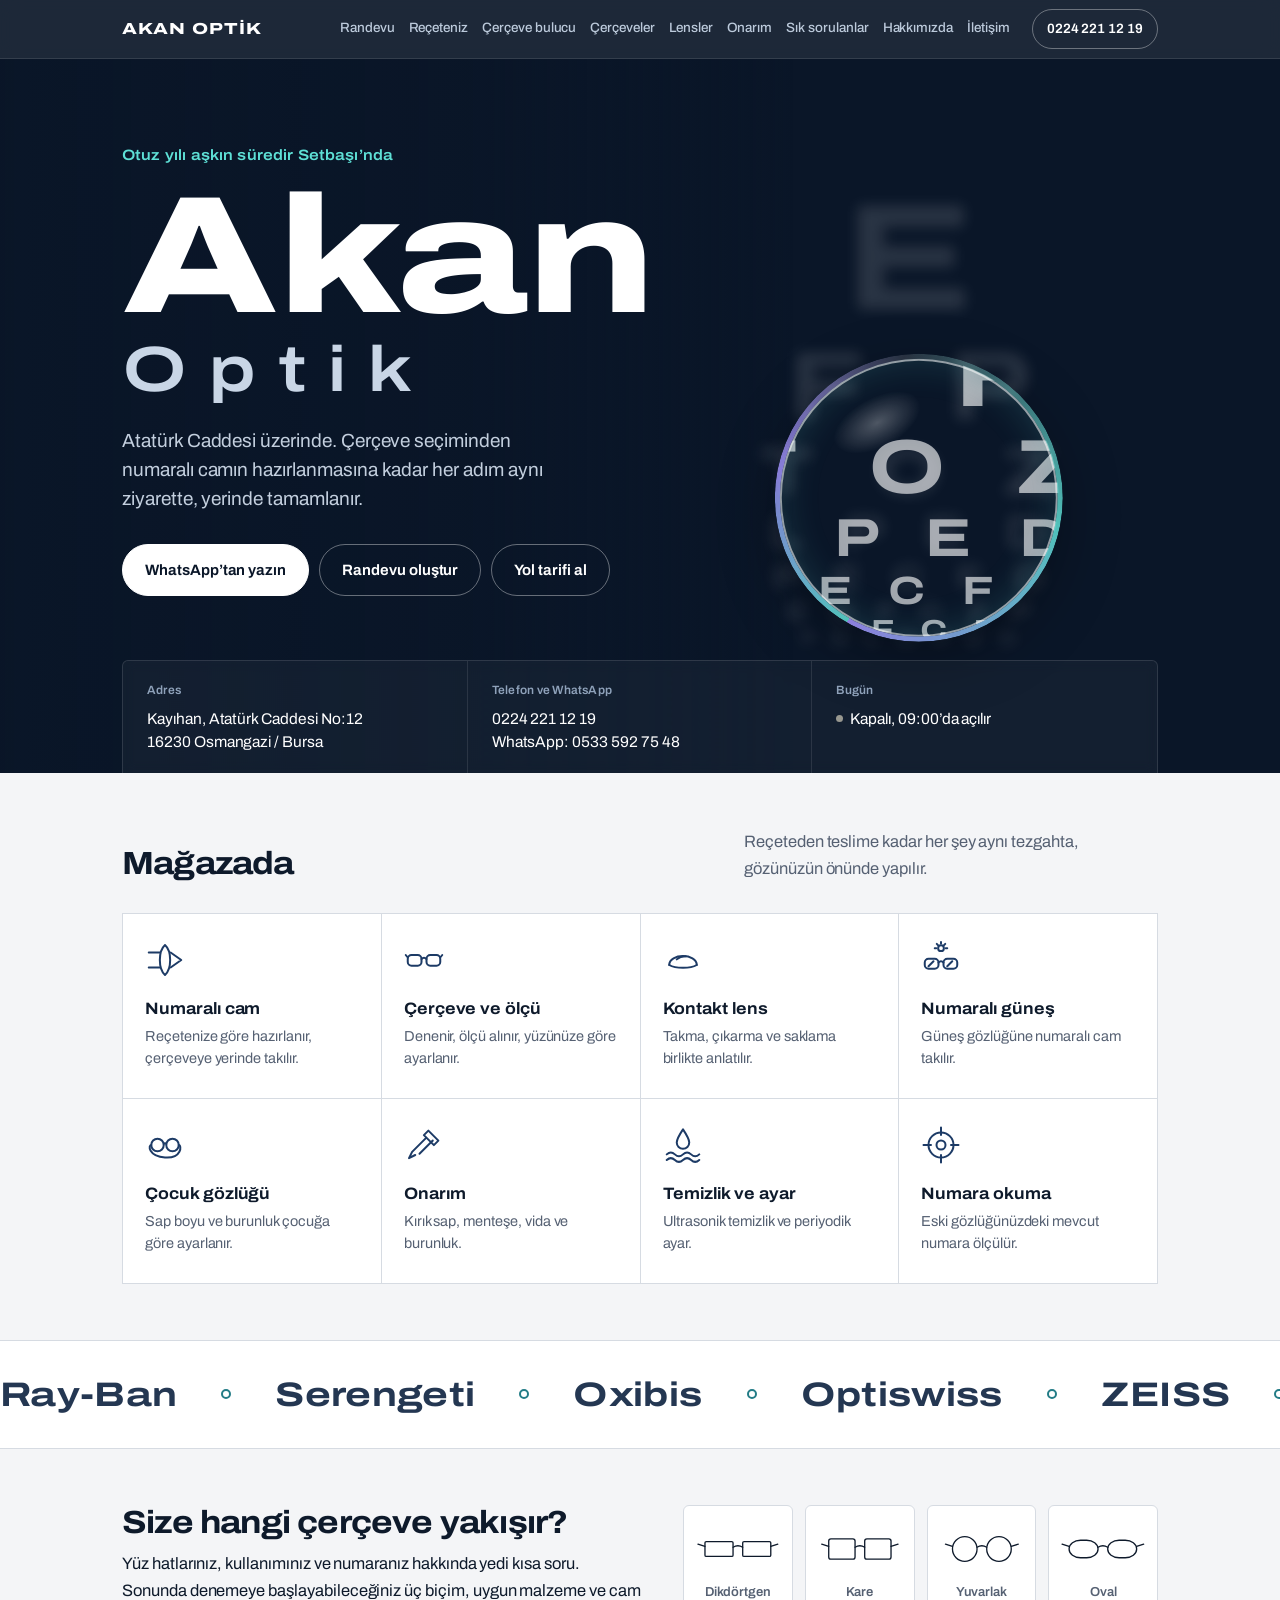
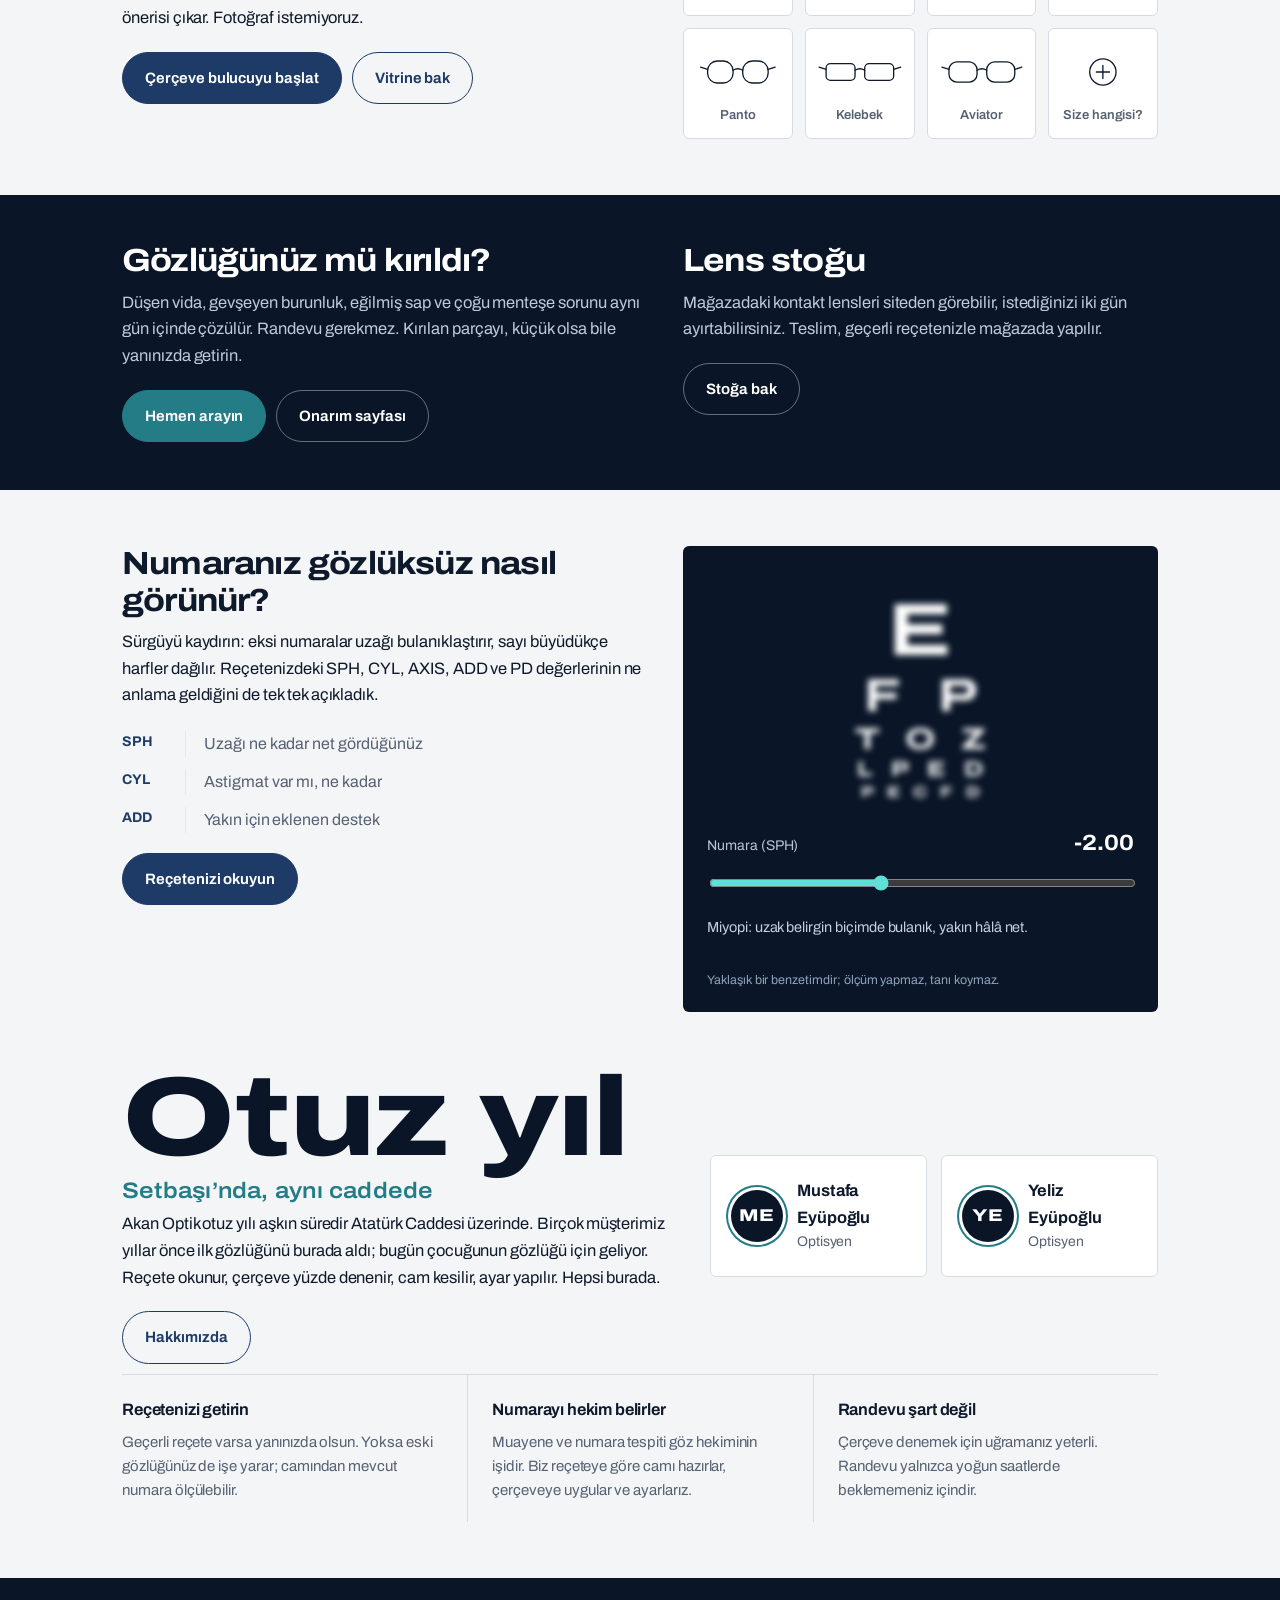
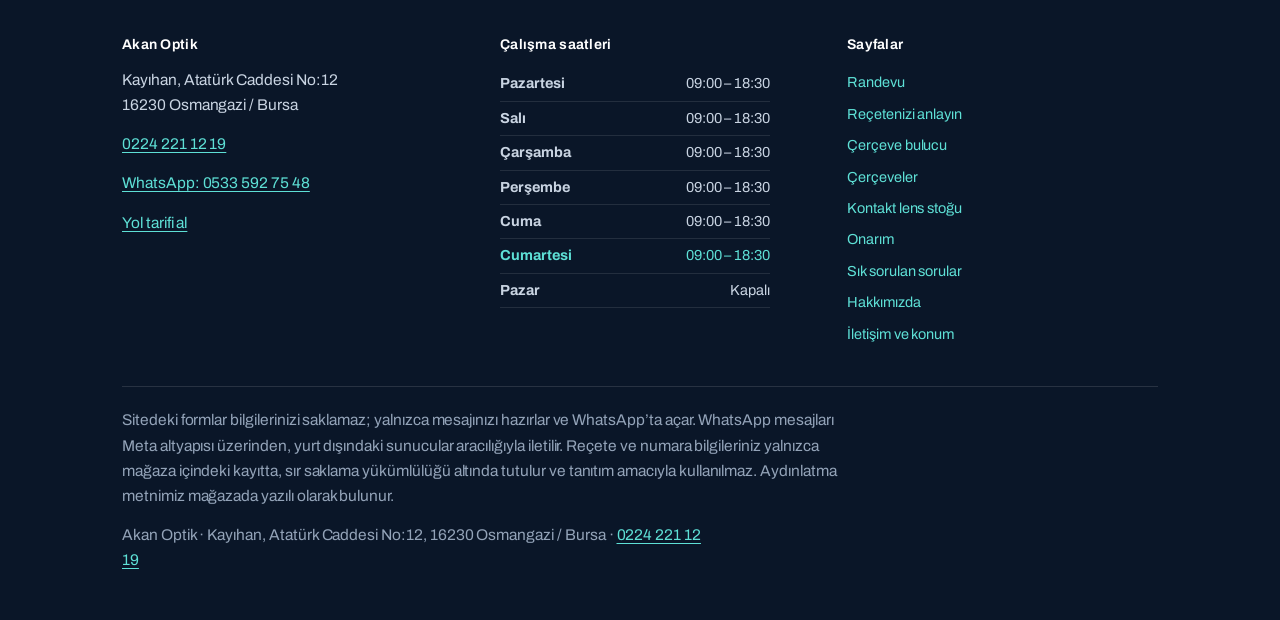
==== commit 88db930b: "Add files via upload" ====
--- a/index.html
+++ b/index.html
@@ -2,6 +2,7 @@
 <html lang="tr">
 <head>
 <meta charset="utf-8">
+<script>document.documentElement.classList.add("js-odak");window.addEventListener("error",function(){document.documentElement.classList.remove("js-odak")});</script>
 <meta name="viewport" content="width=device-width, initial-scale=1">
 <title>Akan Optik — Setbaşı, Osmangazi Bursa</title>
 <meta name="description" content="Akan Optik, Setbaşı ana cadde üzerinde. Numaralı cam, kontakt lens, çerçeve seçimi, ölçüm ve onarım. Kayıhan, Atatürk Caddesi No:12, Osmangazi Bursa.">
@@ -11,7 +12,7 @@
 <meta property="og:locale" content="tr_TR">
 <link rel="preconnect" href="https://fonts.googleapis.com">
 <link rel="preconnect" href="https://fonts.gstatic.com" crossorigin>
-<link href="https://fonts.googleapis.com/css2?family=Archivo:wght@400;500;600;700;800&family=Source+Serif+4:opsz,wght@8..60,400;8..60,500;8..60,600&display=swap" rel="stylesheet">
+<link href="https://fonts.googleapis.com/css2?family=Archivo:wdth,wght@62..125,100..900&display=swap" rel="stylesheet">
 <style>
 /* =========================================================
    Akan Optik — ortak stil
@@ -61,19 +62,19 @@
 /* ---------- üst çubuk ---------- */
 .topbar{position:sticky;top:0;z-index:40;background:var(--navy-deep);color:#E3E9F0;border-bottom:1px solid rgba(255,255,255,.1)}
 .topbar .wrap{display:flex;align-items:center;gap:18px;height:58px}
-.brand{font-family:"Archivo";font-weight:800;letter-spacing:.05em;font-size:16px;color:#fff;text-decoration:none;white-space:nowrap}
+.brand{font-family:"Archivo",system-ui,-apple-system,"Segoe UI",sans-serif;font-weight:800;letter-spacing:.05em;font-size:16px;color:#fff;text-decoration:none;white-space:nowrap}
 .topnav{display:flex;gap:14px;margin-left:auto;overflow-x:auto;scrollbar-width:none}
 .topnav::-webkit-scrollbar{display:none}
 .topnav a{font-size:13px;font-weight:500;color:#BCCADB;text-decoration:none;white-space:nowrap;padding:5px 0;border-bottom:2px solid transparent}
 .topnav a:hover{color:#fff}
 .topnav a[aria-current=page]{color:#fff;border-bottom-color:var(--copper)}
-.callbtn{margin-left:4px;background:var(--copper);color:#fff;text-decoration:none;font-family:"Archivo";font-weight:600;font-size:13.5px;padding:8px 14px;border-radius:var(--r);white-space:nowrap}
+.callbtn{margin-left:4px;background:var(--copper);color:#fff;text-decoration:none;font-family:"Archivo",system-ui,-apple-system,"Segoe UI",sans-serif;font-weight:600;font-size:13.5px;padding:8px 14px;border-radius:var(--r);white-space:nowrap}
 .menubtn{display:none}
 @media(max-width:860px){
   .topbar .wrap{height:56px}
   .callbtn{display:none}
   .menubtn{display:block;margin-left:auto;background:transparent;color:#fff;border:1px solid rgba(255,255,255,.35);
-    border-radius:var(--r);font-family:"Archivo";font-size:14px;font-weight:600;padding:8px 14px;cursor:pointer}
+    border-radius:var(--r);font-family:"Archivo",system-ui,-apple-system,"Segoe UI",sans-serif;font-size:14px;font-weight:600;padding:8px 14px;cursor:pointer}
   .menubtn[aria-expanded=true]{background:#fff;color:var(--navy-deep);border-color:#fff}
   .topnav{display:none;position:absolute;left:0;right:0;top:56px;margin:0;padding:6px 22px 16px;
     background:var(--navy-deep);border-bottom:1px solid rgba(255,255,255,.12);flex-direction:column;gap:0;overflow:visible}
@@ -84,7 +85,7 @@
 
 /* ---------- sayfa başlığı ---------- */
 .pagehead{padding:52px 0 34px;border-bottom:1px solid var(--line-soft)}
-.crumb{font-family:"Archivo";font-size:13px;color:var(--muted);margin-bottom:12px}
+.crumb{font-family:"Archivo",system-ui,-apple-system,"Segoe UI",sans-serif;font-size:13px;color:var(--muted);margin-bottom:12px}
 .crumb a{color:var(--muted)}
 
 /* ---------- ana sayfa kahramanı ---------- */
@@ -95,7 +96,7 @@
 }
 .wordmark .rule{width:52px;height:2px;background:var(--copper);margin:0 auto 30px}
 .wordmark .n1,.wordmark .n2{
-  font-family:"Archivo";font-weight:800;text-transform:uppercase;color:var(--ink);
+  font-family:"Archivo",system-ui,-apple-system,"Segoe UI",sans-serif;font-weight:800;text-transform:uppercase;color:var(--ink);
   margin:0;line-height:.95;max-width:none;
 }
 .n1{font-size:clamp(50px,12vw,116px);letter-spacing:.12em;text-indent:.12em}
@@ -111,7 +112,7 @@
 .infostrip div{padding:20px 24px;border-right:1px solid var(--line-soft)}
 .infostrip div:last-child{border-right:0}
 @media(max-width:760px){.infostrip div{border-right:0;border-bottom:1px solid var(--line-soft)}.infostrip div:last-child{border-bottom:0}}
-.infostrip h4{font-family:"Archivo";font-size:12px;font-weight:600;letter-spacing:.02em;color:var(--muted);margin:0 0 6px}
+.infostrip h4{font-family:"Archivo",system-ui,-apple-system,"Segoe UI",sans-serif;font-size:12px;font-weight:600;letter-spacing:.02em;color:var(--muted);margin:0 0 6px}
 .infostrip p{margin:0;font-size:15.5px;line-height:1.5}
 .infostrip a{text-decoration:none}
 .infostrip a:hover{text-decoration:underline}
@@ -130,7 +131,7 @@
 .cards p{font-size:15px;color:var(--muted);margin:0;max-width:34ch}
 
 /* ---------- düğmeler ---------- */
-.btn{display:inline-block;font-family:"Archivo";font-weight:600;font-size:15px;padding:12px 20px;
+.btn{display:inline-block;font-family:"Archivo",system-ui,-apple-system,"Segoe UI",sans-serif;font-weight:600;font-size:15px;padding:12px 20px;
   border-radius:var(--r);border:1px solid var(--navy);background:var(--navy);color:#fff;text-decoration:none;cursor:pointer}
 .btn:hover{background:var(--navy-deep);border-color:var(--navy-deep)}
 .btn.ghost{background:transparent;color:var(--navy)}
@@ -150,31 +151,31 @@
 .field{display:block;margin-bottom:14px}
 .field span{display:block;font-size:13.5px;font-weight:600;margin-bottom:5px}
 input[type=text],input[type=tel],input[type=date],select,textarea{
-  width:100%;padding:10px 12px;font-size:15.5px;font-family:"Archivo";
+  width:100%;padding:10px 12px;font-size:15.5px;font-family:"Archivo",system-ui,-apple-system,"Segoe UI",sans-serif;
   border:1px solid var(--line);border-radius:var(--r);background:#fff;color:var(--ink);
 }
 textarea{min-height:88px;resize:vertical}
-.consent{display:flex;gap:10px;align-items:flex-start;margin:16px 0 4px;font-size:13.5px;color:var(--muted);font-family:"Archivo"}
+.consent{display:flex;gap:10px;align-items:flex-start;margin:16px 0 4px;font-size:13.5px;color:var(--muted);font-family:"Archivo",system-ui,-apple-system,"Segoe UI",sans-serif}
 .consent input{margin-top:4px;flex:0 0 auto}
 
 /* ---------- reçete ---------- */
 .rxtable{width:100%;border-collapse:collapse;margin-bottom:6px}
 .rxtable th{font-size:12.5px;font-weight:600;text-align:left;padding:0 6px 6px;color:var(--muted)}
 .rxtable td{padding:0 6px 8px}
-.rxtable td:first-child,.rxtable th:first-child{width:52px;padding-left:0;font-family:"Archivo";font-weight:600;font-size:14px}
+.rxtable td:first-child,.rxtable th:first-child{width:52px;padding-left:0;font-family:"Archivo",system-ui,-apple-system,"Segoe UI",sans-serif;font-weight:600;font-size:14px}
 .out{border-left:3px solid var(--copper);padding:2px 0 2px 16px}
-.out h4{font-family:"Archivo";font-size:15px;margin:0 0 4px;font-weight:600}
+.out h4{font-family:"Archivo",system-ui,-apple-system,"Segoe UI",sans-serif;font-size:15px;margin:0 0 4px;font-weight:600}
 .out p{margin:0 0 12px;font-size:15.5px}
 .out .empty{color:var(--muted)}
 .gloss{border-top:1px solid var(--line-soft);margin-top:28px;padding-top:22px}
 .gloss dl{margin:0;display:grid;grid-template-columns:104px 1fr;gap:8px 18px;font-size:15px}
-.gloss dt{font-family:"Archivo";font-weight:600;font-size:14px}
+.gloss dt{font-family:"Archivo",system-ui,-apple-system,"Segoe UI",sans-serif;font-weight:600;font-size:14px}
 .gloss dd{margin:0;color:var(--muted)}
 @media(max-width:600px){.gloss dl{grid-template-columns:1fr;gap:2px}.gloss dd{margin-bottom:10px}}
 
 /* ---------- bulucu ---------- */
 .qcard{background:var(--card);border:1px solid var(--line);padding:28px}
-.qstep{font-family:"Archivo";font-size:13px;color:var(--muted);margin-bottom:8px}
+.qstep{font-family:"Archivo",system-ui,-apple-system,"Segoe UI",sans-serif;font-size:13px;color:var(--muted);margin-bottom:8px}
 .opts{display:grid;grid-template-columns:repeat(2,1fr);gap:10px;margin-top:18px}
 @media(max-width:620px){.opts{grid-template-columns:1fr}}
 .opt{text-align:left;background:var(--paper);border:1px solid var(--line);border-radius:var(--r);
@@ -186,7 +187,7 @@
 
 /* ---------- çerçeveler ---------- */
 .filters{display:flex;flex-wrap:wrap;gap:8px;margin-bottom:22px}
-.chip{font-family:"Archivo";font-size:13.5px;font-weight:500;padding:7px 14px;border:1px solid var(--line);
+.chip{font-family:"Archivo",system-ui,-apple-system,"Segoe UI",sans-serif;font-size:13.5px;font-weight:500;padding:7px 14px;border:1px solid var(--line);
   background:var(--card);border-radius:999px;cursor:pointer;color:var(--ink)}
 .chip[aria-pressed=true]{background:var(--navy);border-color:var(--navy);color:#fff}
 .frames{display:grid;grid-template-columns:repeat(4,1fr);gap:16px}
@@ -194,17 +195,17 @@
 @media(max-width:460px){.frames{grid-template-columns:1fr}}
 .frame{background:var(--card);border:1px solid var(--line);padding:16px;display:flex;flex-direction:column}
 .frame svg{width:100%;height:60px;display:block;margin:4px 0 12px}
-.frame .code{font-family:"Archivo";font-weight:700;font-size:15px}
+.frame .code{font-family:"Archivo",system-ui,-apple-system,"Segoe UI",sans-serif;font-weight:700;font-size:15px}
 .frame .meta{font-size:13.5px;color:var(--muted);margin:2px 0 12px;line-height:1.45}
 .frame button{margin-top:auto}
-.stock{font-family:"Archivo";font-size:12px;font-weight:600;color:var(--navy);margin-bottom:10px}
+.stock{font-family:"Archivo",system-ui,-apple-system,"Segoe UI",sans-serif;font-size:12px;font-weight:600;color:var(--navy);margin-bottom:10px}
 .stock.no{color:var(--muted)}
 
 /* ---------- onarım ---------- */
 .jobs{list-style:none;padding:0;margin:0;border-top:1px solid var(--line-soft)}
 .jobs li{display:flex;justify-content:space-between;gap:18px;align-items:baseline;padding:12px 0;border-bottom:1px solid var(--line-soft)}
-.jobs b{font-family:"Archivo";font-weight:600;font-size:15.5px}
-.jobs span{font-family:"Archivo";font-size:13px;color:var(--muted);white-space:nowrap}
+.jobs b{font-family:"Archivo",system-ui,-apple-system,"Segoe UI",sans-serif;font-weight:600;font-size:15.5px}
+.jobs span{font-family:"Archivo",system-ui,-apple-system,"Segoe UI",sans-serif;font-size:13px;color:var(--muted);white-space:nowrap}
 
 /* ---------- alt bilgi ---------- */
 .foot{background:var(--navy-deep);color:#C9D4E2;padding:56px 0 34px;margin-top:56px}
@@ -213,10 +214,10 @@
 .foot p{font-size:15.5px}
 .footgrid{display:grid;grid-template-columns:1.1fr 1fr 1fr;gap:36px}
 @media(max-width:820px){.footgrid{grid-template-columns:1fr;gap:28px}}
-.hours{list-style:none;padding:0;margin:0;font-family:"Archivo";font-size:14.5px}
+.hours{list-style:none;padding:0;margin:0;font-family:"Archivo",system-ui,-apple-system,"Segoe UI",sans-serif;font-size:14.5px}
 .hours li{display:flex;justify-content:space-between;padding:5px 0;border-bottom:1px solid rgba(255,255,255,.1);max-width:270px}
 .hours li.today b{color:#fff}
-.footnav{list-style:none;padding:0;margin:0;font-family:"Archivo";font-size:14.5px}
+.footnav{list-style:none;padding:0;margin:0;font-family:"Archivo",system-ui,-apple-system,"Segoe UI",sans-serif;font-size:14.5px}
 .footnav li{padding:4px 0}
 .footnav a{color:#C9D4E2;text-decoration:none}
 .footnav a:hover{text-decoration:underline;color:#fff}
@@ -225,25 +226,25 @@
 .map{width:100%;aspect-ratio:16/10;border:1px solid var(--line)}
 
 .toast{position:fixed;left:50%;bottom:24px;transform:translateX(-50%);background:var(--ink);color:#fff;
-  font-family:"Archivo";font-size:14px;padding:11px 18px;border-radius:var(--r);z-index:60;opacity:0;pointer-events:none;transition:opacity .2s}
+  font-family:"Archivo",system-ui,-apple-system,"Segoe UI",sans-serif;font-size:14px;padding:11px 18px;border-radius:var(--r);z-index:60;opacity:0;pointer-events:none;transition:opacity .2s}
 .toast.on{opacity:1}
 
 /* ---------- stok tablosu (lensler) ---------- */
 .stoktab{width:100%;border-collapse:collapse;background:var(--card);border:1px solid var(--line)}
-.stoktab th{font-family:"Archivo";font-size:12.5px;font-weight:600;color:var(--muted);
+.stoktab th{font-family:"Archivo",system-ui,-apple-system,"Segoe UI",sans-serif;font-size:12.5px;font-weight:600;color:var(--muted);
   text-align:left;padding:12px 14px;border-bottom:1px solid var(--line)}
 .stoktab td{padding:13px 14px;border-bottom:1px solid var(--line-soft);font-size:15px;vertical-align:middle}
 .stoktab tr:last-child td{border-bottom:0}
-.stoktab td b{font-family:"Archivo";font-weight:600;font-size:15px}
+.stoktab td b{font-family:"Archivo",system-ui,-apple-system,"Segoe UI",sans-serif;font-weight:600;font-size:15px}
 .stoktab td small{display:block;color:var(--muted);font-size:13px;margin-top:2px}
-.stoktab td.ok{font-family:"Archivo";font-size:13.5px;font-weight:600;color:var(--navy)}
-.stoktab td.no{font-family:"Archivo";font-size:13.5px;font-weight:600;color:var(--muted)}
+.stoktab td.ok{font-family:"Archivo",system-ui,-apple-system,"Segoe UI",sans-serif;font-size:13.5px;font-weight:600;color:var(--navy)}
+.stoktab td.no{font-family:"Archivo",system-ui,-apple-system,"Segoe UI",sans-serif;font-size:13.5px;font-weight:600;color:var(--muted)}
 .btn.small{padding:7px 14px;font-size:13.5px}
 @media(max-width:760px){
   .stoktab thead{display:none}
   .stoktab tr{display:block;border-bottom:1px solid var(--line);padding:12px 0}
   .stoktab td{display:flex;justify-content:space-between;gap:14px;border:0;padding:4px 14px}
-  .stoktab td:before{content:attr(data-l);font-family:"Archivo";font-size:13px;color:var(--muted)}
+  .stoktab td:before{content:attr(data-l);font-family:"Archivo",system-ui,-apple-system,"Segoe UI",sans-serif;font-size:13px;color:var(--muted)}
 }
 .frame img{width:100%;height:120px;object-fit:contain;display:block;margin:2px 0 12px;background:#fff}
 
@@ -267,14 +268,14 @@
 .rxkey{list-style:none;padding:0;margin:22px 0 0;display:grid;gap:14px}
 .rxkey li{display:grid;grid-template-columns:30px 1fr;gap:13px;align-items:start}
 .rxkey .no{width:26px;height:26px;border-radius:50%;background:var(--navy);color:#fff;
-  font-family:"Archivo";font-size:13.5px;font-weight:700;display:flex;align-items:center;justify-content:center;margin-top:2px}
-.rxkey b{font-family:"Archivo";font-size:15.5px;font-weight:600;display:block;margin-bottom:2px}
+  font-family:"Archivo",system-ui,-apple-system,"Segoe UI",sans-serif;font-size:13.5px;font-weight:700;display:flex;align-items:center;justify-content:center;margin-top:2px}
+.rxkey b{font-family:"Archivo",system-ui,-apple-system,"Segoe UI",sans-serif;font-size:15.5px;font-weight:600;display:block;margin-bottom:2px}
 .rxkey p{margin:0;font-size:16px}
 
 /* ---------- sık sorulanlar ---------- */
 .sss{border-top:1px solid var(--line)}
 .sss details{border-bottom:1px solid var(--line-soft)}
-.sss summary{font-family:"Archivo";font-size:17px;font-weight:600;padding:17px 34px 17px 0;
+.sss summary{font-family:"Archivo",system-ui,-apple-system,"Segoe UI",sans-serif;font-size:17px;font-weight:600;padding:17px 34px 17px 0;
   cursor:pointer;list-style:none;position:relative}
 .sss summary::-webkit-details-marker{display:none}
 .sss summary:after{content:"+";position:absolute;right:6px;top:15px;font-size:21px;font-weight:400;color:var(--copper)}
@@ -296,10 +297,10 @@
 .simDis{overflow:hidden;background:#DCE4EC;border:1px solid var(--line-soft)}
 .simOrta{will-change:filter}
 .gozSecim{display:flex;gap:8px;margin-bottom:14px}
-.gozSecim button{font-family:"Archivo";font-size:13.5px;font-weight:600;padding:7px 15px;
+.gozSecim button{font-family:"Archivo",system-ui,-apple-system,"Segoe UI",sans-serif;font-size:13.5px;font-weight:600;padding:7px 15px;
   border:1px solid var(--line);background:var(--card);border-radius:999px;cursor:pointer;color:var(--ink)}
 .gozSecim button[aria-pressed=true]{background:var(--navy);border-color:var(--navy);color:#fff}
-.odakEtiket{font-family:"Archivo";font-size:12.5px;font-weight:600}
+.odakEtiket{font-family:"Archivo",system-ui,-apple-system,"Segoe UI",sans-serif;font-size:12.5px;font-weight:600}
 
 /* ---------- gelişmiş bulucu sonucu ---------- */
 .sonucUst{background:var(--navy-deep);color:#D6E2EA;padding:20px;margin-top:22px}
@@ -308,21 +309,21 @@
 .puanlar{display:grid;grid-template-columns:repeat(3,1fr);gap:14px;margin-top:16px}
 @media(max-width:700px){.puanlar{grid-template-columns:1fr}}
 .puan{background:var(--card);border:1px solid var(--line);padding:16px}
-.puan .sira{font-family:"Archivo";font-size:11.5px;font-weight:700;letter-spacing:.08em;color:var(--copper);margin-bottom:6px}
+.puan .sira{font-family:"Archivo",system-ui,-apple-system,"Segoe UI",sans-serif;font-size:11.5px;font-weight:700;letter-spacing:.08em;color:var(--copper);margin-bottom:6px}
 .puan svg{width:100%;height:56px;margin:2px 0 10px}
-.puan b{font-family:"Archivo";font-size:16px;display:block;margin-bottom:4px}
+.puan b{font-family:"Archivo",system-ui,-apple-system,"Segoe UI",sans-serif;font-size:16px;display:block;margin-bottom:4px}
 .puan p{font-size:14.5px;color:var(--muted);margin:0}
 .cubuk{height:4px;background:var(--paper-2);margin-top:10px}
 .cubuk i{display:block;height:4px;background:var(--navy)}
 .oneriler{border-top:1px solid var(--line-soft);margin-top:24px;padding-top:20px}
 .oneriler dl{display:grid;grid-template-columns:130px 1fr;gap:10px 18px;margin:0;font-size:15.5px}
-.oneriler dt{font-family:"Archivo";font-weight:600;font-size:14px;color:var(--muted)}
+.oneriler dt{font-family:"Archivo",system-ui,-apple-system,"Segoe UI",sans-serif;font-weight:600;font-size:14px;color:var(--muted)}
 .oneriler dd{margin:0}
 @media(max-width:600px){.oneriler dl{grid-template-columns:1fr;gap:2px}.oneriler dd{margin-bottom:12px}}
 
 /* ---------- kısa sözlük kartı ---------- */
 .kisaliste{margin:0;display:grid;grid-template-columns:64px 1fr;gap:12px 18px;font-size:16px}
-.kisaliste dt{font-family:"Archivo";font-weight:700;font-size:14px;color:var(--navy);
+.kisaliste dt{font-family:"Archivo",system-ui,-apple-system,"Segoe UI",sans-serif;font-weight:700;font-size:14px;color:var(--navy);
   border-right:1px solid var(--line-soft);padding-right:14px}
 .kisaliste dd{margin:0;color:var(--muted)}
 
@@ -331,19 +332,19 @@
 .markagrid{display:grid;grid-template-columns:1.6fr 1fr 1fr;gap:1px;background:var(--line-soft);border:1px solid var(--line)}
 @media(max-width:700px){.markagrid{grid-template-columns:1fr}}
 .markagrid div{background:var(--card);padding:16px 20px}
-.markagrid h4{font-family:"Archivo";font-size:12px;font-weight:600;color:var(--muted);margin:0 0 4px;letter-spacing:.02em}
-.markagrid p{font-family:"Archivo";font-size:15.5px;font-weight:600;margin:0;color:var(--ink);max-width:none}
+.markagrid h4{font-family:"Archivo",system-ui,-apple-system,"Segoe UI",sans-serif;font-size:12px;font-weight:600;color:var(--muted);margin:0 0 4px;letter-spacing:.02em}
+.markagrid p{font-family:"Archivo",system-ui,-apple-system,"Segoe UI",sans-serif;font-size:15.5px;font-weight:600;margin:0;color:var(--ink);max-width:none}
 
 /* ---------- lens sayfası filtreleri ---------- */
 .lensAra{display:flex;flex-wrap:wrap;gap:14px;align-items:flex-end;margin-bottom:18px}
 .lensAra .field{margin:0;max-width:220px}
 .lensAra .filters{margin:0}
-.stoktab td.aralik b{font-family:"Archivo";font-weight:600;font-size:14.5px;display:block}
+.stoktab td.aralik b{font-family:"Archivo",system-ui,-apple-system,"Segoe UI",sans-serif;font-weight:600;font-size:14.5px;display:block}
 .stoktab td.aralik small{display:block;color:var(--muted);font-size:12px;margin-top:2px;line-height:1.4}
 
 
 /* ---------- ana sayfa: yıl satırı ---------- */
-.wordmark .yil{font-family:"Archivo";font-size:15px;font-weight:600;color:var(--copper);
+.wordmark .yil{font-family:"Archivo",system-ui,-apple-system,"Segoe UI",sans-serif;font-size:15px;font-weight:600;color:var(--copper);
   margin:22px auto 0;letter-spacing:.01em;max-width:none}
 .wordmark .yil + .sub{margin-top:10px}
 
@@ -359,7 +360,7 @@
     background:#fff;border-top:1px solid var(--line);box-shadow:0 -2px 10px rgba(12,28,49,.08);
     padding:8px 10px calc(8px + env(safe-area-inset-bottom));gap:8px}
   .eylem a{display:flex;align-items:center;justify-content:center;min-height:46px;border-radius:var(--r);
-    font-family:"Archivo";font-weight:700;font-size:15px;text-decoration:none;color:var(--navy);border:1px solid var(--line)}
+    font-family:"Archivo",system-ui,-apple-system,"Segoe UI",sans-serif;font-weight:700;font-size:15px;text-decoration:none;color:var(--navy);border:1px solid var(--line)}
   .eylem a.wa{background:var(--navy);color:#fff;border-color:var(--navy)}
   body{padding-bottom:72px}
 }
@@ -383,6 +384,240 @@
 .stoktab .urun small{display:block}
 @media(max-width:760px){.stoktab .urun{text-align:right}}
 
+/* =====================================================================
+   TASARIM 2 — "Netleşme"
+   Her şey odağa gelir: yazılar bulanıktan netleşir, mercek göz tablosunu
+   keskinleştirir. Hareket dili yalnızca odak; kayma/zıplama yok.
+   Tek aile: Archivo (genişlik ekseni 62–125, ağırlık 100–900).
+   ===================================================================== */
+:root{
+  --ink:#0E1A2B;
+  --navy:#1D3B66;
+  --navy-deep:#0A1628;
+  --night:#0A1628;
+  --paper:#F4F5F7;
+  --paper-2:#E9ECF0;
+  --card:#FFFFFF;
+  --copper:#237C86;          /* eski bakır yerine: koyu kaplama turkuazı */
+  --muted:#566173;
+  --line:#D6DBE2;
+  --line-soft:#E5E8EC;
+  --coat-a:#5EE0D6;          /* antirefle kaplama yansıması: yalnızca koyu zeminde */
+  --coat-b:#A393FF;
+  --r:6px;
+}
+body{font-family:"Archivo",system-ui,-apple-system,"Segoe UI",sans-serif;font-size:16.5px;line-height:1.62;
+  font-stretch:100%;letter-spacing:-.003em}
+h1,h2{font-stretch:112%;letter-spacing:-.025em}
+h1{font-weight:750}
+h2{font-weight:720}
+h3{font-weight:650}
+.lede{font-size:18.5px;line-height:1.55}
+.btn{border-radius:999px;padding:13px 22px;font-weight:650;transition:background .2s,border-color .2s,color .2s}
+.btn.small{padding:7px 15px}
+.panel,.qcard,.frame,.bosstok,.stoktab,.markagrid,.gkutu,.rxvis,.infostrip{border-radius:var(--r)}
+.stoktab,.markagrid,.infostrip{overflow:hidden}
+.topbar{background:rgba(10,22,40,.92);backdrop-filter:saturate(1.2) blur(10px);-webkit-backdrop-filter:saturate(1.2) blur(10px)}
+.brand{font-stretch:125%;font-weight:800;letter-spacing:.06em}
+.callbtn{border-radius:999px;background:transparent;border:1px solid rgba(255,255,255,.35)}
+.callbtn:hover{background:#fff;color:var(--night)}
+@media(min-width:861px){.topnav a{font-size:13.5px}}
+
+/* ---------- iç sayfa başlığı: koyu şerit, arkada bulanık tablo harfleri ---------- */
+.pagehead{background:var(--night);color:#fff;border-bottom:0;position:relative;overflow:hidden;padding:56px 0 46px}
+.pagehead h1{color:#fff;position:relative}
+.pagehead .lede{color:#B7C4D6;position:relative}
+.pagehead .crumb,.pagehead .crumb a{color:#8FA2BA;position:relative}
+.pagehead::after{content:"E F P T O Z";position:absolute;right:-2%;top:50%;transform:translateY(-50%);
+  font-stretch:125%;font-weight:800;font-size:clamp(90px,16vw,210px);letter-spacing:.08em;white-space:nowrap;
+  color:rgba(255,255,255,.07);filter:blur(5px);pointer-events:none}
+.pagehead .btnrow .btn{background:#fff;color:var(--night);border-color:#fff}
+.pagehead .btnrow .btn.ghost{background:transparent;color:#fff;border-color:rgba(255,255,255,.4)}
+@media(max-width:600px){.pagehead{padding:32px 0 28px}}
+
+/* ---------- açık düğmeler (koyu zemin) ---------- */
+.btn.acik{background:#fff;color:var(--night);border-color:#fff}
+.btn.acik:hover{background:#DDF7F4;border-color:#DDF7F4}
+.btn.cizgi{background:transparent;color:#fff;border-color:rgba(255,255,255,.38)}
+.btn.cizgi:hover{border-color:#fff;background:rgba(255,255,255,.06)}
+
+/* ============================ SAHNE (ana sayfa) ============================ */
+.sahne{position:relative;background:var(--night);color:#fff;overflow:hidden;padding:84px 0 0;isolation:isolate}
+.sahne-ic{position:relative;z-index:3;max-width:var(--maxw)}
+.tablo{position:absolute;inset:0;z-index:1;--lx:70%;--ly:45%;--lr:120px}
+.tablo-kat{position:absolute;top:0;bottom:0;right:0;width:58%;display:flex;flex-direction:column;
+  justify-content:center;align-items:center;gap:.28em;font-stretch:125%;font-weight:700;line-height:1;
+  user-select:none;padding:40px 0}
+.tablo-kat span{display:block;letter-spacing:.3em;text-indent:.3em;white-space:nowrap}
+.tablo-kat .s1{font-size:150px}.tablo-kat .s2{font-size:96px}.tablo-kat .s3{font-size:66px}
+.tablo-kat .s4{font-size:46px}.tablo-kat .s5{font-size:34px}.tablo-kat .s6{font-size:25px}.tablo-kat .s7{font-size:19px}
+.tablo-bulanik{color:rgba(255,255,255,.13);filter:blur(7px)}
+.tablo-net{color:rgba(255,255,255,.62);
+  clip-path:circle(var(--lr) at var(--lx) var(--ly));
+  transform:scale(1.16);transform-origin:var(--lx) var(--ly)}
+.mercek{position:absolute;left:var(--mx,70%);top:var(--my,45%);width:calc(var(--lr) * 2.32);height:calc(var(--lr) * 2.32);
+  transform:translate(-50%,-50%);border-radius:50%;pointer-events:none;
+  box-shadow:inset 0 0 0 2px rgba(255,255,255,.55),inset 0 0 38px rgba(94,224,214,.18),0 18px 60px rgba(0,0,0,.35)}
+.mercek::before{content:"";position:absolute;inset:-5px;border-radius:50%;padding:5px;
+  background:conic-gradient(from 210deg,var(--coat-a),var(--coat-b),rgba(255,255,255,.15) 40%,var(--coat-a) 70%,var(--coat-b));
+  -webkit-mask:linear-gradient(#000 0 0) content-box,linear-gradient(#000 0 0);-webkit-mask-composite:xor;mask-composite:exclude;opacity:.85}
+.mercek::after{content:"";position:absolute;left:18%;top:14%;width:34%;height:18%;border-radius:50%;
+  background:radial-gradient(closest-side,rgba(255,255,255,.28),transparent);transform:rotate(-28deg)}
+.sahne::after{content:"";position:absolute;inset:0;z-index:2;pointer-events:none;
+  background:linear-gradient(90deg,rgba(10,22,40,.96) 0%,rgba(10,22,40,.75) 38%,rgba(10,22,40,0) 62%)}
+
+.sahne .yil{font-stretch:112%;font-weight:600;font-size:15px;color:var(--coat-a);margin:0 0 18px;letter-spacing:.01em}
+.marka{margin:0;line-height:.86;font-stretch:125%;font-weight:820;letter-spacing:.015em;color:#fff}
+.marka span{display:block}
+.marka span:first-child{font-size:clamp(76px,13vw,168px)}
+.marka span:last-child{font-size:clamp(30px,5.1vw,64px);letter-spacing:.34em;color:#C9D6E6;margin-top:.22em;font-weight:620}
+.sahne-alt{font-size:19px;line-height:1.55;color:#C3CFDE;max-width:40ch;margin:28px 0 0}
+.sahne .btnrow{margin-top:30px}
+.sahne .infostrip{position:relative;z-index:3;margin-top:64px;border:1px solid rgba(255,255,255,.12);
+  background:rgba(255,255,255,.04);backdrop-filter:blur(6px);-webkit-backdrop-filter:blur(6px);border-radius:var(--r) var(--r) 0 0;border-bottom:0}
+.sahne .infostrip div{border-right-color:rgba(255,255,255,.1)}
+.sahne .infostrip h4{color:#8FA2BA}
+.sahne .infostrip p,.sahne .infostrip a{color:#fff}
+.sahne .infostrip a:hover{color:var(--coat-a)}
+@media(max-width:760px){.sahne .infostrip div{border-bottom-color:rgba(255,255,255,.1)}}
+
+/* açılışta netleşme */
+@keyframes netles{from{filter:blur(18px);opacity:0;letter-spacing:.14em}to{filter:blur(0);opacity:1}}
+@keyframes netles2{from{filter:blur(10px);opacity:0}to{filter:blur(0);opacity:1}}
+.js-odak .marka span:first-child{animation:netles 1.25s cubic-bezier(.2,.7,.2,1) both}
+.js-odak .marka span:last-child{animation:netles 1.25s .12s cubic-bezier(.2,.7,.2,1) both}
+.js-odak .sahne .yil,.js-odak .sahne-alt,.js-odak .sahne .btnrow,.js-odak .sahne .infostrip{animation:netles2 .9s cubic-bezier(.2,.7,.2,1) both}
+.js-odak .sahne .yil{animation-delay:.35s}.js-odak .sahne-alt{animation-delay:.55s}
+.js-odak .sahne .btnrow{animation-delay:.7s}.js-odak .sahne .infostrip{animation-delay:.85s}
+.js-odak .tablo{animation:netles2 1.6s .2s ease both}
+
+@media(max-width:860px){
+  .sahne{padding-top:48px}
+  .tablo-kat{width:100%;opacity:.8}
+  .tablo-kat .s1{font-size:108px}.tablo-kat .s2{font-size:70px}.tablo-kat .s3{font-size:48px}
+  .tablo-kat .s4{font-size:34px}.tablo-kat .s5{font-size:25px}.tablo-kat .s6{font-size:19px}.tablo-kat .s7{font-size:15px}
+  .tablo{--lr:78px}
+  .sahne::after{background:linear-gradient(180deg,rgba(10,22,40,.55) 0%,rgba(10,22,40,.88) 55%,rgba(10,22,40,.97) 100%)}
+  .sahne-alt{font-size:17px}
+  .sahne .infostrip{margin-top:40px}
+}
+
+/* ============================ kaydırınca odaklanma ============================ */
+.js-odak [data-odak]{filter:blur(9px);opacity:.2;transition:filter 1s cubic-bezier(.2,.7,.2,1),opacity 1s cubic-bezier(.2,.7,.2,1)}
+.js-odak [data-odak].net{filter:blur(0);opacity:1}
+@media (prefers-reduced-motion:reduce){
+  .js-odak [data-odak]{filter:none;opacity:1}
+  .js-odak .marka span,.js-odak .sahne *,.js-odak .tablo{animation:none!important}
+}
+
+/* ============================ hizmet ikonları ============================ */
+.bolum-bas{display:flex;flex-wrap:wrap;align-items:flex-end;justify-content:space-between;gap:10px 40px;margin-bottom:30px}
+.bolum-bas h2{margin:0}
+.bolum-bas p{margin:0;color:var(--muted);max-width:46ch}
+.ikonlar{list-style:none;margin:0;padding:0;display:grid;grid-template-columns:repeat(4,1fr);
+  border-top:1px solid var(--line);border-left:1px solid var(--line)}
+.ikonlar li{padding:26px 22px 28px;border-right:1px solid var(--line);border-bottom:1px solid var(--line);background:var(--card);
+  transition:background .25s}
+.ikonlar li:hover{background:#F7FBFB}
+.ikonlar svg{width:40px;height:40px;color:var(--navy);display:block;margin-bottom:16px}
+.ikonlar li:hover svg{color:var(--copper)}
+.ikonlar b{display:block;font-size:16.5px;font-weight:680;margin-bottom:4px;font-stretch:108%}
+.ikonlar span{display:block;font-size:14.5px;color:var(--muted);line-height:1.5}
+@media(max-width:900px){.ikonlar{grid-template-columns:repeat(2,1fr)}}
+@media(max-width:420px){.ikonlar li{padding:20px 16px}.ikonlar b{font-size:15.5px}}
+
+/* ============================ marka şeridi ============================ */
+.kayan{background:var(--card);border-top:1px solid var(--line);border-bottom:1px solid var(--line);overflow:hidden;padding:26px 0}
+.kayan-ic{display:flex;width:max-content;animation:kay 38s linear infinite}
+.kayan:hover .kayan-ic{animation-play-state:paused}
+.kayan-grup{display:flex;align-items:center;gap:44px;padding-right:44px}
+.kayan-grup span{font-stretch:125%;font-weight:700;font-size:clamp(22px,3vw,34px);color:#243752;white-space:nowrap;letter-spacing:.01em}
+.kayan-grup i{width:10px;height:10px;border-radius:50%;border:2px solid var(--copper);flex:0 0 auto}
+@keyframes kay{to{transform:translateX(-50%)}}
+@media (prefers-reduced-motion:reduce){.kayan-ic{animation:none;flex-wrap:wrap;width:auto}.kayan-grup+.kayan-grup{display:none}}
+
+/* ============================ çerçeve biçimleri ============================ */
+.bicimler{display:grid;grid-template-columns:repeat(4,1fr);gap:12px}
+.bicimler a{display:block;text-decoration:none;color:var(--ink);background:var(--card);border:1px solid var(--line);
+  border-radius:var(--r);padding:16px 10px 12px;text-align:center;transition:border-color .2s,transform .25s}
+.bicimler a:hover{border-color:var(--navy);transform:translateY(-2px)}
+.bicimler svg{width:100%;height:54px;display:block}
+.bicimler svg *{fill:none;stroke:var(--ink);stroke-width:3;stroke-linecap:round;stroke-linejoin:round;
+  stroke-dasharray:1;stroke-dashoffset:0}
+.js-odak .bicimler svg *{stroke-dashoffset:1;transition:stroke-dashoffset 1.3s cubic-bezier(.4,.1,.2,1)}
+.js-odak .bicimler.net svg *{stroke-dashoffset:0}
+.bicimler a:nth-child(2) svg *{transition-delay:.1s}.bicimler a:nth-child(3) svg *{transition-delay:.2s}
+.bicimler a:nth-child(4) svg *{transition-delay:.3s}.bicimler a:nth-child(5) svg *{transition-delay:.4s}
+.bicimler a:nth-child(6) svg *{transition-delay:.5s}.bicimler a:nth-child(7) svg *{transition-delay:.6s}
+.bicimler a:nth-child(8) svg *{transition-delay:.7s}
+.bicimler small{display:block;font-size:13px;font-weight:600;margin-top:6px;color:var(--muted)}
+.bicimler a:hover small{color:var(--navy)}
+@media(max-width:560px){.bicimler{grid-template-columns:repeat(2,1fr)}}
+@media (prefers-reduced-motion:reduce){.js-odak .bicimler svg *{stroke-dashoffset:0;transition:none}}
+
+/* ============================ numara sürgüsü ============================ */
+.gorus{background:var(--night);color:#fff;border-radius:var(--r);padding:26px 24px 22px;position:relative;overflow:hidden}
+.gorus-tablo{display:flex;flex-direction:column;align-items:center;gap:.3em;font-stretch:125%;font-weight:700;line-height:1;
+  padding:22px 0 26px;transition:filter .15s linear;will-change:filter}
+.gorus-tablo span{display:block;letter-spacing:.28em;text-indent:.28em}
+.gorus-tablo .g1{font-size:74px}.gorus-tablo .g2{font-size:46px}.gorus-tablo .g3{font-size:30px}
+.gorus-tablo .g4{font-size:21px}.gorus-tablo .g5{font-size:15px}
+.gorus label{display:flex;justify-content:space-between;align-items:baseline;font-size:14px;color:#B7C4D6;margin-bottom:6px}
+.gorus label b{font-size:22px;color:#fff;font-stretch:112%;font-variant-numeric:tabular-nums}
+.gorus input[type=range]{width:100%;accent-color:var(--coat-a);height:28px}
+.gorus .aciklama{font-size:14.5px;color:#C3CFDE;margin:10px 0 0;min-height:44px}
+.gorus .not{font-size:12.5px;color:#8FA2BA;margin:10px 0 0}
+
+/* ============================ insanlar ============================ */
+.insanlar{display:grid;grid-template-columns:1.1fr .9fr;gap:40px;align-items:center}
+.kisiler{display:grid;grid-template-columns:1fr 1fr;gap:14px}
+.kisi{background:var(--card);border:1px solid var(--line);border-radius:var(--r);padding:22px 20px}
+.kisi .bas{width:52px;height:52px;border-radius:50%;background:var(--night);color:#fff;display:flex;align-items:center;
+  justify-content:center;font-stretch:125%;font-weight:800;font-size:17px;letter-spacing:.04em;margin-bottom:14px;
+  box-shadow:0 0 0 3px var(--card),0 0 0 5px var(--copper)}
+.kisi b{display:block;font-size:16.5px;font-weight:680}
+.kisi span{display:block;font-size:14px;color:var(--muted)}
+.otuz{font-stretch:125%;font-weight:820;font-size:clamp(64px,9vw,112px);line-height:.9;color:var(--night);letter-spacing:-.01em;margin:0 0 10px}
+.otuz small{display:block;font-size:.26em;font-weight:620;letter-spacing:.01em;color:var(--copper);margin-top:12px;font-stretch:112%}
+@media(max-width:820px){.insanlar{grid-template-columns:1fr;gap:26px}}
+@media(max-width:420px){.kisiler{grid-template-columns:1fr}}
+
+.ipuclari{display:grid;grid-template-columns:repeat(3,1fr);gap:0;border-top:1px solid var(--line);margin-top:10px}
+.ipuclari div{padding:22px 24px 6px 0}
+.ipuclari div+div{padding-left:24px;border-left:1px solid var(--line)}
+.ipuclari h3{font-size:16.5px;margin-bottom:6px}
+.ipuclari p{font-size:15px;color:var(--muted)}
+@media(max-width:760px){.ipuclari{grid-template-columns:1fr}.ipuclari div+div{padding-left:0;border-left:0;border-top:1px solid var(--line)}}
+
+/* koyu bant yeni renklere */
+.band{background:var(--night)}
+.band .btn.ghost{border-color:rgba(255,255,255,.38);color:#fff}
+.foot{background:var(--night);margin-top:0}
+.foot a{color:var(--coat-a)}
+.hours li.today b,.hours li.today span{color:var(--coat-a)}
+.eylem a.wa{background:var(--night);border-color:var(--night)}
+.js-odak .pagehead h1{animation:netles2 1s .05s cubic-bezier(.2,.7,.2,1) both}
+.js-odak .pagehead .lede,.js-odak .pagehead .crumb,.js-odak .pagehead .btnrow{animation:netles2 1s .25s cubic-bezier(.2,.7,.2,1) both}
+@media (prefers-reduced-motion:reduce){.js-odak .pagehead *{animation:none!important}}
+
+/* ---------- düzeltmeler: telefonda tablo görünür bir şerit, kişi kartları yatay ---------- */
+.otuz small{font-size:.2em;font-weight:600}
+.kisi{display:grid;grid-template-columns:auto 1fr;column-gap:14px;align-items:center}
+.kisi .bas{grid-row:span 2;margin:0}
+.kisi b{align-self:end}.kisi span{align-self:start}
+@media(max-width:860px){
+  .tablo{position:relative;inset:auto;height:270px;margin:-18px 0 6px;--lr:62px;
+    -webkit-mask-image:linear-gradient(180deg,#000 62%,transparent);mask-image:linear-gradient(180deg,#000 62%,transparent)}
+  .tablo-kat{padding:10px 0;justify-content:flex-start;gap:.22em}
+  .tablo-kat .s1{font-size:76px}.tablo-kat .s2{font-size:50px}.tablo-kat .s3{font-size:35px}
+  .tablo-kat .s4{font-size:26px}.tablo-kat .s5{font-size:20px}.tablo-kat .s6{font-size:15px}.tablo-kat .s7{font-size:12px}
+  .tablo-bulanik{color:rgba(255,255,255,.16)}
+  .sahne::after{display:none}
+  .sahne{padding-top:26px}
+}
+#apptForm .grid3{grid-template-columns:1fr 1fr 1.3fr}
+@media(max-width:700px){#apptForm .grid3{grid-template-columns:1fr}}
+
 </style>
 <link rel="icon" href="/favicon.ico" sizes="32x32">
 <link rel="icon" href="/favicon-32.png" type="image/png">
@@ -391,10 +626,8 @@
 <meta property="og:image:width" content="1200">
 <meta property="og:image:height" content="630">
 <meta property="og:url" content="https://akanoptik.com/">
-<meta name="theme-color" content="#0C1C31">
+<meta name="theme-color" content="#0A1628">
 <meta name="twitter:card" content="summary_large_image">
-<!-- Cloudflare Web Analytics -->
-<script type="module" src="https://static.cloudflareinsights.com/beacon.min.js" data-cf-beacon='{"token": "bd5103f6e1ff442b8fb9a002c1f478dd"}'></script>
 <script type="application/ld+json">
 {
   "@context":"https://schema.org","@type":"Optician","name":"Akan Optik",
@@ -419,77 +652,87 @@
   </div>
 </header>
 <main>
-<section class="hero">
+<section class="sahne" id="sahne">
+  <div class="tablo" id="tablo" aria-hidden="true">
+    <div class="tablo-kat tablo-bulanik"><span class="s1">E</span><span class="s2">F P</span><span class="s3">T O Z</span><span class="s4">L P E D</span><span class="s5">P E C F D</span><span class="s6">E D F C Z P</span><span class="s7">F E L O P Z D</span></div>
+    <div class="tablo-kat tablo-net"><span class="s1">E</span><span class="s2">F P</span><span class="s3">T O Z</span><span class="s4">L P E D</span><span class="s5">P E C F D</span><span class="s6">E D F C Z P</span><span class="s7">F E L O P Z D</span></div>
+    <div class="mercek" id="mercek"></div>
+  </div>
+  <div class="wrap sahne-ic">
+    <p class="yil">Otuz yılı aşkın süredir Setbaşı’nda</p>
+    <h1 class="marka"><span>Akan</span><span>Optik</span></h1>
+    <p class="sahne-alt">Atatürk Caddesi üzerinde. Çerçeve seçiminden numaralı camın hazırlanmasına kadar her adım aynı ziyarette, yerinde tamamlanır.</p>
+    <div class="btnrow">
+      <a class="btn acik" href="https://wa.me/905335927548?text=Merhaba%2C%20Akan%20Optik%E2%80%99e%20bir%20sorum%20var." target="_blank" rel="noopener">WhatsApp’tan yazın</a>
+      <a class="btn cizgi" href="/randevu">Randevu oluştur</a>
+      <a class="btn cizgi" href="https://www.google.com/maps/search/?api=1&amp;query=Akan+Optik+Atat%C3%BCrk+Caddesi+No:12+Kay%C4%B1han+Osmangazi+Bursa" target="_blank" rel="noopener">Yol tarifi al</a>
+    </div>
+  </div>
   <div class="wrap">
-    <div class="wordmark">
-      <div class="rule"></div>
-      <p class="n1">Akan</p>
-      <p class="n2">Optik</p>
-      <p class="yil">Otuz yılı aşkın süredir Setbaşı’nda</p>
-      <p class="sub">Atatürk Caddesi üzerinde. Çerçeve seçiminden numaralı camın hazırlanmasına kadar her adım aynı ziyarette, yerinde tamamlanır.</p>
-    </div>
-    <!-- İsterseniz buraya vitrin fotoğrafı ekleyebilirsiniz:
-         <img src="vitrin.jpg" alt="Akan Optik vitrini" style="width:100%;height:300px;object-fit:cover;border:1px solid var(--line);border-top:0"> -->
     <div class="infostrip">
       <div><h4>Adres</h4><p>Kayıhan, Atatürk Caddesi No:12<br>16230 Osmangazi / Bursa</p></div>
       <div><h4>Telefon ve WhatsApp</h4><p><a href="tel:+902242211219">0224 221 12 19</a><br><a href="https://wa.me/905335927548?text=Merhaba%2C%20Akan%20Optik%E2%80%99e%20bir%20sorum%20var." target="_blank" rel="noopener">WhatsApp: 0533 592 75 48</a></p></div>
       <div><h4>Bugün</h4><p id="openState">Pazartesi – Cumartesi 09:00 – 18:30</p></div>
     </div>
-    <div class="btnrow">
-      <a class="btn" href="https://wa.me/905335927548?text=Merhaba%2C%20Akan%20Optik%E2%80%99e%20bir%20sorum%20var." target="_blank" rel="noopener">WhatsApp’tan yazın</a>
-      <a class="btn ghost" href="/randevu">Randevu oluştur</a>
-      <a class="btn ghost" href="https://www.google.com/maps/search/?api=1&amp;query=Akan+Optik+Atat%C3%BCrk+Caddesi+No:12+Kay%C4%B1han+Osmangazi+Bursa" target="_blank" rel="noopener">Yol tarifi al</a>
+  </div>
+</section>
+
+<section class="block">
+  <div class="wrap">
+    <div class="bolum-bas" data-odak>
+      <h2>Mağazada</h2>
+      <p>Reçeteden teslime kadar her şey aynı tezgahta, gözünüzün önünde yapılır.</p>
+    </div>
+    <ul class="ikonlar" data-odak>
+      <li><svg viewBox="0 0 32 32" fill="none" stroke="currentColor" stroke-width="1.6" stroke-linecap="round" stroke-linejoin="round" aria-hidden="true"><path d="M16 4C21.5 9 21.5 23 16 28 10.5 23 10.5 9 16 4Z"/><path d="M3 10h9M3 22h9M20.5 10 29 16l-8.5 6"/></svg><b>Numaralı cam</b><span>Reçetenize göre hazırlanır, çerçeveye yerinde takılır.</span></li>
+      <li><svg viewBox="0 0 32 32" fill="none" stroke="currentColor" stroke-width="1.6" stroke-linecap="round" stroke-linejoin="round" aria-hidden="true"><rect x="3" y="12" width="11" height="8.5" rx="3"/><rect x="18" y="12" width="11" height="8.5" rx="3"/><path d="M14 15.2q2-2 4 0M3 14l-1.6-2M29 14l1.6-2"/></svg><b>Çerçeve ve ölçü</b><span>Denenir, ölçü alınır, yüzünüze göre ayarlanır.</span></li>
+      <li><svg viewBox="0 0 32 32" fill="none" stroke="currentColor" stroke-width="1.6" stroke-linecap="round" stroke-linejoin="round" aria-hidden="true"><path d="M5 20C5 10.5 27 10.5 27 20"/><path d="M5 20c5 3 17 3 22 0"/><path d="M11 15.5c2-1.8 4.6-2.6 7.2-2.5"/></svg><b>Kontakt lens</b><span>Takma, çıkarma ve saklama birlikte anlatılır.</span></li>
+      <li><svg viewBox="0 0 32 32" fill="none" stroke="currentColor" stroke-width="1.6" stroke-linecap="round" stroke-linejoin="round" aria-hidden="true"><rect x="3" y="15" width="11" height="8" rx="3"/><rect x="18" y="15" width="11" height="8" rx="3"/><path d="M14 18q2-2 4 0M6 21l4-4M21 21l4-4"/><circle cx="16" cy="6.5" r="2.3"/><path d="M16 1.5v1.2M11 6.5h1.2M19.8 6.5H21M12.6 3.1l.9.9M18.5 4l.9-.9"/></svg><b>Numaralı güneş</b><span>Güneş gözlüğüne numaralı cam takılır.</span></li>
+      <li><svg viewBox="0 0 32 32" fill="none" stroke="currentColor" stroke-width="1.6" stroke-linecap="round" stroke-linejoin="round" aria-hidden="true"><circle cx="10" cy="16" r="5"/><circle cx="22" cy="16" r="5"/><path d="M15 15.2q1-1.4 2 0M5 16C2.5 16 2.5 25 16 26s13.5-10 11-10"/></svg><b>Çocuk gözlüğü</b><span>Sap boyu ve burunluk çocuğa göre ayarlanır.</span></li>
+      <li><svg viewBox="0 0 32 32" fill="none" stroke="currentColor" stroke-width="1.6" stroke-linecap="round" stroke-linejoin="round" aria-hidden="true"><path d="m19.5 4.5 8 8-3.6 3.6-8-8z"/><path d="M17.7 10.3 6.5 21.5M6.5 21.5l-2.5 5 5-2.5"/><path d="M23 12.4 12.4 23"/></svg><b>Onarım</b><span>Kırık sap, menteşe, vida ve burunluk.</span></li>
+      <li><svg viewBox="0 0 32 32" fill="none" stroke="currentColor" stroke-width="1.6" stroke-linecap="round" stroke-linejoin="round" aria-hidden="true"><path d="M16 3.5c-4 6-5 8.3-5 10.5a5 5 0 0 0 10 0c0-2.2-1-4.5-5-10.5Z"/><path d="M3 23.5q3.25-3 6.5 0t6.5 0 6.5 0 6.5 0M3 28q3.25-3 6.5 0t6.5 0 6.5 0 6.5 0"/></svg><b>Temizlik ve ayar</b><span>Ultrasonik temizlik ve periyodik ayar.</span></li>
+      <li><svg viewBox="0 0 32 32" fill="none" stroke="currentColor" stroke-width="1.6" stroke-linecap="round" stroke-linejoin="round" aria-hidden="true"><circle cx="16" cy="16" r="10"/><circle cx="16" cy="16" r="3.6"/><path d="M16 2v6M16 24v6M2 16h6M24 16h6"/></svg><b>Numara okuma</b><span>Eski gözlüğünüzdeki mevcut numara ölçülür.</span></li>
+    </ul>
+  </div>
+</section>
+
+<section class="kayan" aria-label="Çalıştığımız markalar">
+  <div class="kayan-ic"><div class="kayan-grup"><span>Ray-Ban</span><i></i><span>Serengeti</span><i></i><span>Oxibis</span><i></i><span>Optiswiss</span><i></i><span>ZEISS</span><i></i><span>Seiko</span><i></i><span>Aquaoasis</span><i></i></div><div class="kayan-grup" aria-hidden="true"><span>Ray-Ban</span><i></i><span>Serengeti</span><i></i><span>Oxibis</span><i></i><span>Optiswiss</span><i></i><span>ZEISS</span><i></i><span>Seiko</span><i></i><span>Aquaoasis</span><i></i></div></div>
+</section>
+
+<section class="block">
+  <div class="wrap split">
+    <div data-odak>
+      <h2>Size hangi çerçeve yakışır?</h2>
+      <p>Yüz hatlarınız, kullanımınız ve numaranız hakkında yedi kısa soru. Sonunda denemeye başlayabileceğiniz üç biçim, uygun malzeme ve cam önerisi çıkar. Fotoğraf istemiyoruz.</p>
+      <div class="btnrow"><a class="btn" href="/cerceve-bulucu">Çerçeve bulucuyu başlat</a><a class="btn ghost" href="/cerceveler">Vitrine bak</a></div>
+    </div>
+    <div class="bicimler" id="bicimler">
+      <a href="/cerceve-bulucu"><svg viewBox="0 0 200 100" aria-hidden="true"><rect pathLength="1" x="25" y="33" width="64" height="34" rx="3"/><rect pathLength="1" x="111" y="33" width="64" height="34" rx="3"/><path pathLength="1" d="M89 46 q 11 -7 22 0"/><path pathLength="1" d="M25 44 l -16 -5"/><path pathLength="1" d="M175 44 l 16 -5"/></svg><small>Dikdörtgen</small></a>
+      <a href="/cerceve-bulucu"><svg viewBox="0 0 200 100" aria-hidden="true"><rect pathLength="1" x="29" y="27" width="60" height="46" rx="5"/><rect pathLength="1" x="111" y="27" width="60" height="46" rx="5"/><path pathLength="1" d="M89 46 q 11 -7 22 0"/><path pathLength="1" d="M29 44 l -16 -5"/><path pathLength="1" d="M171 44 l 16 -5"/></svg><small>Kare</small></a>
+      <a href="/cerceve-bulucu"><svg viewBox="0 0 200 100" aria-hidden="true"><rect pathLength="1" x="33" y="22" width="56" height="56" rx="30"/><rect pathLength="1" x="111" y="22" width="56" height="56" rx="30"/><path pathLength="1" d="M89 46 q 11 -7 22 0"/><path pathLength="1" d="M33 44 l -16 -5"/><path pathLength="1" d="M167 44 l 16 -5"/></svg><small>Yuvarlak</small></a>
+      <a href="/cerceve-bulucu"><svg viewBox="0 0 200 100" aria-hidden="true"><rect pathLength="1" x="23" y="30" width="66" height="40" rx="26"/><rect pathLength="1" x="111" y="30" width="66" height="40" rx="26"/><path pathLength="1" d="M89 46 q 11 -7 22 0"/><path pathLength="1" d="M23 44 l -16 -5"/><path pathLength="1" d="M177 44 l 16 -5"/></svg><small>Oval</small></a>
+      <a href="/cerceve-bulucu"><svg viewBox="0 0 200 100" aria-hidden="true"><rect pathLength="1" x="31" y="25" width="58" height="50" rx="22"/><rect pathLength="1" x="111" y="25" width="58" height="50" rx="22"/><path pathLength="1" d="M89 46 q 11 -7 22 0"/><path pathLength="1" d="M31 44 l -16 -5"/><path pathLength="1" d="M169 44 l 16 -5"/></svg><small>Panto</small></a>
+      <a href="/cerceve-bulucu"><svg viewBox="0 0 200 100" aria-hidden="true"><rect pathLength="1" x="23" y="31" width="66" height="38" rx="10"/><rect pathLength="1" x="111" y="31" width="66" height="38" rx="10"/><path pathLength="1" d="M89 46 q 11 -7 22 0"/><path pathLength="1" d="M23 44 l -16 -5"/><path pathLength="1" d="M177 44 l 16 -5"/></svg><small>Kelebek</small></a>
+      <a href="/cerceve-bulucu"><svg viewBox="0 0 200 100" aria-hidden="true"><rect pathLength="1" x="25" y="27" width="64" height="46" rx="18"/><rect pathLength="1" x="111" y="27" width="64" height="46" rx="18"/><path pathLength="1" d="M89 46 q 11 -7 22 0"/><path pathLength="1" d="M25 44 l -16 -5"/><path pathLength="1" d="M175 44 l 16 -5"/></svg><small>Aviator</small></a>
+      <a href="/cerceve-bulucu"><svg viewBox="0 0 200 100" aria-hidden="true"><circle pathLength="1" cx="100" cy="50" r="30"/><path pathLength="1" d="M100 35v30M85 50h30"/></svg><small>Size hangisi?</small></a>
     </div>
   </div>
 </section>
 
-<section class="block">
-  <div class="wrap split">
-    <div>
-      <h2>Mağazada:</h2>
-      <ul class="magaza">
-        <li>Reçetenize göre numaralı cam hazırlanır</li>
-        <li>Çerçeve denenir, ölçü alınır, ayarı yerinde yapılır</li>
-        <li>Kontakt lens verilir, takma ve saklama anlatılır</li>
-        <li>Güneş gözlüğüne numaralı cam takılır</li>
-        <li>Çocuk gözlüğünde sap boyu ve burunluk ayarlanır</li>
-        <li>Kırık sap, menteşe, vida ve burunluk onarılır</li>
-        <li>Ultrasonik temizlik ve periyodik ayar yapılır</li>
-        <li>Eski gözlüğünüzden mevcut numara okunur</li>
-      </ul>
-    </div>
-    <div>
-      <h2>Gelmeden önce</h2>
-      <p>Geçerli reçeteniz varsa yanınızda getirin. Yoksa eski gözlüğünüz de işe yarar: camından mevcut numara ölçülebilir, çerçeve ölçüsü karşılaştırılabilir.</p>
-      <p>Numaranızı biz belirlemeyiz. Muayene ve numara tespiti göz hekiminin işidir; biz hekimin yazdığı reçeteye göre camı hazırlar, çerçeveye uygular ve yüzünüze göre ayarlarız.</p>
-      <p>Çerçeve denemek için randevu gerekmez. Randevu yalnızca yoğun saatlerde beklememeniz içindir.</p>
-    </div>
-  </div>
-</section>
-
-<section class="block tight markalar">
-  <div class="wrap">
-    <div class="markagrid">
-      <div><h4>Çerçeve</h4><p>Ray-Ban · Serengeti · Oxibis · Optiswiss</p></div>
-      <div><h4>Cam</h4><p>ZEISS · Seiko</p></div>
-      <div><h4>Kontakt lens</h4><p>Aquaoasis</p></div>
-    </div>
-  </div>
-</section>
-
 <section class="band">
   <div class="wrap split">
-    <div>
-      <h2>Gözlüğünüz mü kırıldı</h2>
-      <p>Düşen vida, gevşeyen burunluk, eğilmiş sap ve çoğu menteşe sorunu aynı gün içinde çözülür. Randevu gerekmez, çalışma saatleri içinde uğramanız yeterli. Kırılan parçayı, küçük olsa bile yanınızda getirin.</p>
+    <div data-odak>
+      <h2>Gözlüğünüz mü kırıldı?</h2>
+      <p>Düşen vida, gevşeyen burunluk, eğilmiş sap ve çoğu menteşe sorunu aynı gün içinde çözülür. Randevu gerekmez. Kırılan parçayı, küçük olsa bile yanınızda getirin.</p>
       <div class="btnrow">
-        <a class="btn" href="tel:+902242211219">Hemen arayın</a>
+        <a class="btn copper" href="tel:+902242211219">Hemen arayın</a>
         <a class="btn ghost" href="/onarim">Onarım sayfası</a>
       </div>
     </div>
-    <div>
+    <div data-odak>
       <h2>Lens stoğu</h2>
-      <p>Mağazada bulunan kontakt lensleri ve solüsyonları siteden görebilir, istediğinizi iki gün için ayırtabilirsiniz. Teslim, geçerli reçetenizle mağazada yapılır.</p>
+      <p>Mağazadaki kontakt lensleri siteden görebilir, istediğinizi iki gün ayırtabilirsiniz. Teslim, geçerli reçetenizle mağazada yapılır.</p>
       <div class="btnrow"><a class="btn ghost" href="/lensler">Stoğa bak</a></div>
     </div>
   </div>
@@ -497,20 +740,45 @@
 
 <section class="block">
   <div class="wrap split">
-    <div>
-      <h2>Reçetenizdeki sayılar ne anlama geliyor</h2>
-      <p>SPH, CYL, AXIS, ADD, PD. Elinizdeki kağıtta yazan bu kısaltmaların her biri gözünüzle ilgili tek bir şeyi anlatıyor. Hangisinin ne anlama geldiğini tek tek açıkladık.</p>
-      <p>Kendi değerlerinizi girdiğinizde gözde ne olduğunu gösteren bir de görsel var.</p>
+    <div data-odak>
+      <h2>Numaranız gözlüksüz nasıl görünür?</h2>
+      <p>Sürgüyü kaydırın: eksi numaralar uzağı bulanıklaştırır, sayı büyüdükçe harfler dağılır. Reçetenizdeki SPH, CYL, AXIS, ADD ve PD değerlerinin ne anlama geldiğini de tek tek açıkladık.</p>
+      <dl class="kisaliste" style="margin:22px 0 4px">
+        <dt>SPH</dt><dd>Uzağı ne kadar net gördüğünüz</dd>
+        <dt>CYL</dt><dd>Astigmat var mı, ne kadar</dd>
+        <dt>ADD</dt><dd>Yakın için eklenen destek</dd>
+      </dl>
       <div class="btnrow"><a class="btn" href="/recete">Reçetenizi okuyun</a></div>
     </div>
-    <div class="panel">
-      <dl class="kisaliste">
-        <dt>SPH</dt><dd>Uzağı ne kadar net gördüğünüz</dd>
-        <dt>CYL</dt><dd>Astigmat var mı, ne kadar</dd>
-        <dt>AXIS</dt><dd>Astigmatın açısı</dd>
-        <dt>ADD</dt><dd>Yakın için eklenen destek</dd>
-        <dt>PD</dt><dd>İki göz bebeği arası mesafe</dd>
-      </dl>
+    <div class="gorus" data-odak>
+      <div class="gorus-tablo" id="gorusTablo" aria-hidden="true">
+        <span class="g1">E</span><span class="g2">F P</span><span class="g3">T O Z</span><span class="g4">L P E D</span><span class="g5">P E C F D</span>
+      </div>
+      <label for="gorusSurgu">Numara (SPH) <b id="gorusDeger">-2.00</b></label>
+      <input type="range" id="gorusSurgu" min="-6" max="4" step="0.25" value="-2">
+      <p class="aciklama" id="gorusAciklama"></p>
+      <p class="not">Yaklaşık bir benzetimdir; ölçüm yapmaz, tanı koymaz.</p>
+    </div>
+  </div>
+</section>
+
+<section class="block" style="padding-top:0">
+  <div class="wrap">
+    <div class="insanlar">
+      <div data-odak>
+        <p class="otuz">Otuz yıl<small>Setbaşı’nda, aynı caddede</small></p>
+        <p>Akan Optik otuz yılı aşkın süredir Atatürk Caddesi üzerinde. Birçok müşterimiz yıllar önce ilk gözlüğünü burada aldı; bugün çocuğunun gözlüğü için geliyor. Reçete okunur, çerçeve yüzde denenir, cam kesilir, ayar yapılır. Hepsi burada.</p>
+        <div class="btnrow"><a class="btn ghost" href="/hakkimizda">Hakkımızda</a></div>
+      </div>
+      <div class="kisiler" data-odak>
+        <div class="kisi"><div class="bas">ME</div><b>Mustafa Eyüpoğlu</b><span>Optisyen</span></div>
+        <div class="kisi"><div class="bas">YE</div><b>Yeliz Eyüpoğlu</b><span>Optisyen</span></div>
+      </div>
+    </div>
+    <div class="ipuclari" data-odak>
+      <div><h3>Reçetenizi getirin</h3><p>Geçerli reçete varsa yanınızda olsun. Yoksa eski gözlüğünüz de işe yarar; camından mevcut numara ölçülebilir.</p></div>
+      <div><h3>Numarayı hekim belirler</h3><p>Muayene ve numara tespiti göz hekiminin işidir. Biz reçeteye göre camı hazırlar, çerçeveye uygular ve ayarlarız.</p></div>
+      <div><h3>Randevu şart değil</h3><p>Çerçeve denemek için uğramanız yeterli. Randevu yalnızca yoğun saatlerde beklememeniz içindir.</p></div>
     </div>
   </div>
 </section>
@@ -1120,6 +1388,84 @@
   document.addEventListener("keydown",e=>{ if(e.key==="Escape"){ b.setAttribute("aria-expanded","false"); document.body.classList.remove("menuAcik"); } });
 })();
 
+/* =====================================================================
+   NETLEŞME: kaydırınca odaklanma, sahnedeki mercek, numara sürgüsü
+   ===================================================================== */
+(function(){
+  const kok = document.documentElement;
+  const azHareket = window.matchMedia("(prefers-reduced-motion: reduce)").matches;
+
+  /* ---- kaydırınca odaklanma ---- */
+  if(!$("#sahne")) $$("main .block h2, main .sssgrup, main .rxkey li").forEach(e=>e.setAttribute("data-odak",""));
+  const hedefler = $$("[data-odak], #bicimler");
+  if(!kok.classList.contains("js-odak") || azHareket || !("IntersectionObserver" in window)){
+    hedefler.forEach(e=>e.classList.add("net"));
+  } else {
+    const io = new IntersectionObserver((girisler)=>{
+      girisler.forEach(g=>{ if(g.isIntersecting){ g.target.classList.add("net"); io.unobserve(g.target); } });
+    }, {threshold:0.12, rootMargin:"0px 0px -6% 0px"});
+    hedefler.forEach(e=>io.observe(e));
+  }
+
+  /* ---- sahne merceği ---- */
+  const tablo = $("#tablo"), sahne = $("#sahne");
+  if(tablo && sahne){
+    const kat = tablo.querySelector(".tablo-bulanik");   /* dönüşümsüz katman: ölçüler doğru çıkar */
+    let hx=0, hy=0, x=0, y=0, elle=false, sonElle=0, gorunur=true, t0=performance.now(), ilk=true;
+    const ince = window.matchMedia("(pointer: fine)").matches;
+
+    function alan(){ const a=tablo.getBoundingClientRect(), k=kat.getBoundingClientRect();
+      return {a, k, cx:k.left-a.left+k.width/2, cy:k.top-a.top+k.height/2, w:k.width, h:k.height}; }
+    function yerlestir(px,py){
+      const b=alan();
+      tablo.style.setProperty("--mx", px+"px"); tablo.style.setProperty("--my", py+"px");
+      tablo.style.setProperty("--lx", (px-(b.k.left-b.a.left))+"px"); tablo.style.setProperty("--ly", (py-(b.k.top-b.a.top))+"px");
+    }
+    function otomatik(t){
+      const b=alan(), s=(t-t0)/1000;
+      return [ b.cx + Math.sin(s*0.42)*b.w*0.17, b.cy - b.h*0.06 + Math.sin(s*0.63+1.1)*b.h*0.24 ];
+    }
+    if(azHareket){ const b=alan(); yerlestir(b.cx, b.cy*0.8); }
+    else {
+      sahne.addEventListener("pointermove", e=>{
+        if(e.pointerType==="mouse" && !ince) return;
+        const a=tablo.getBoundingClientRect(); hx=e.clientX-a.left; hy=e.clientY-a.top; elle=true; sonElle=performance.now();
+      });
+      sahne.addEventListener("pointerleave", ()=>{ elle=false; });
+      new IntersectionObserver(g=>{ gorunur=g[0].isIntersecting; if(gorunur) requestAnimationFrame(dongu); }).observe(sahne);
+      function dongu(t){
+        if(!gorunur) return;
+        if(elle && t-sonElle>2600 && !ince) elle=false;
+        const [ox,oy] = elle ? [hx,hy] : otomatik(t);
+        if(ilk){ x=ox; y=oy; ilk=false; }
+        const k = elle ? 0.16 : 0.05;
+        x += (ox-x)*k; y += (oy-y)*k;
+        yerlestir(x,y);
+        requestAnimationFrame(dongu);
+      }
+      requestAnimationFrame(dongu);
+    }
+  }
+
+  /* ---- numara sürgüsü ---- */
+  const surgu=$("#gorusSurgu");
+  if(surgu){
+    const tablo2=$("#gorusTablo"), deger=$("#gorusDeger"), yazi=$("#gorusAciklama");
+    function guncelle(){
+      const v=Number(surgu.value);
+      deger.textContent=(v>0?"+":"")+v.toFixed(2);
+      const b = v<0 ? Math.min(11, -v*1.7) : v*0.9;
+      tablo2.style.filter = b ? "blur("+b.toFixed(2)+"px)" : "none";
+      yazi.textContent = v===0 ? "Uzak için düzeltme gerekmiyor; harfler net."
+        : v<0 ? (v>=-1 ? "Hafif miyopi: uzaktaki tabelalar ve yüzler biraz yumuşar."
+                : v>=-3 ? "Miyopi: uzak belirgin biçimde bulanık, yakın hâlâ net."
+                : "Yüksek miyopi: birkaç metreden ötesi seçilmez hale gelir.")
+        : "Hipermetropi: göz netlemek için sürekli çaba harcar; gençlerde uzak çoğu zaman net kalır, yakında yorulur.";
+    }
+    surgu.addEventListener("input",guncelle); guncelle();
+  }
+})();
+
 </script>
 </body>
 </html>
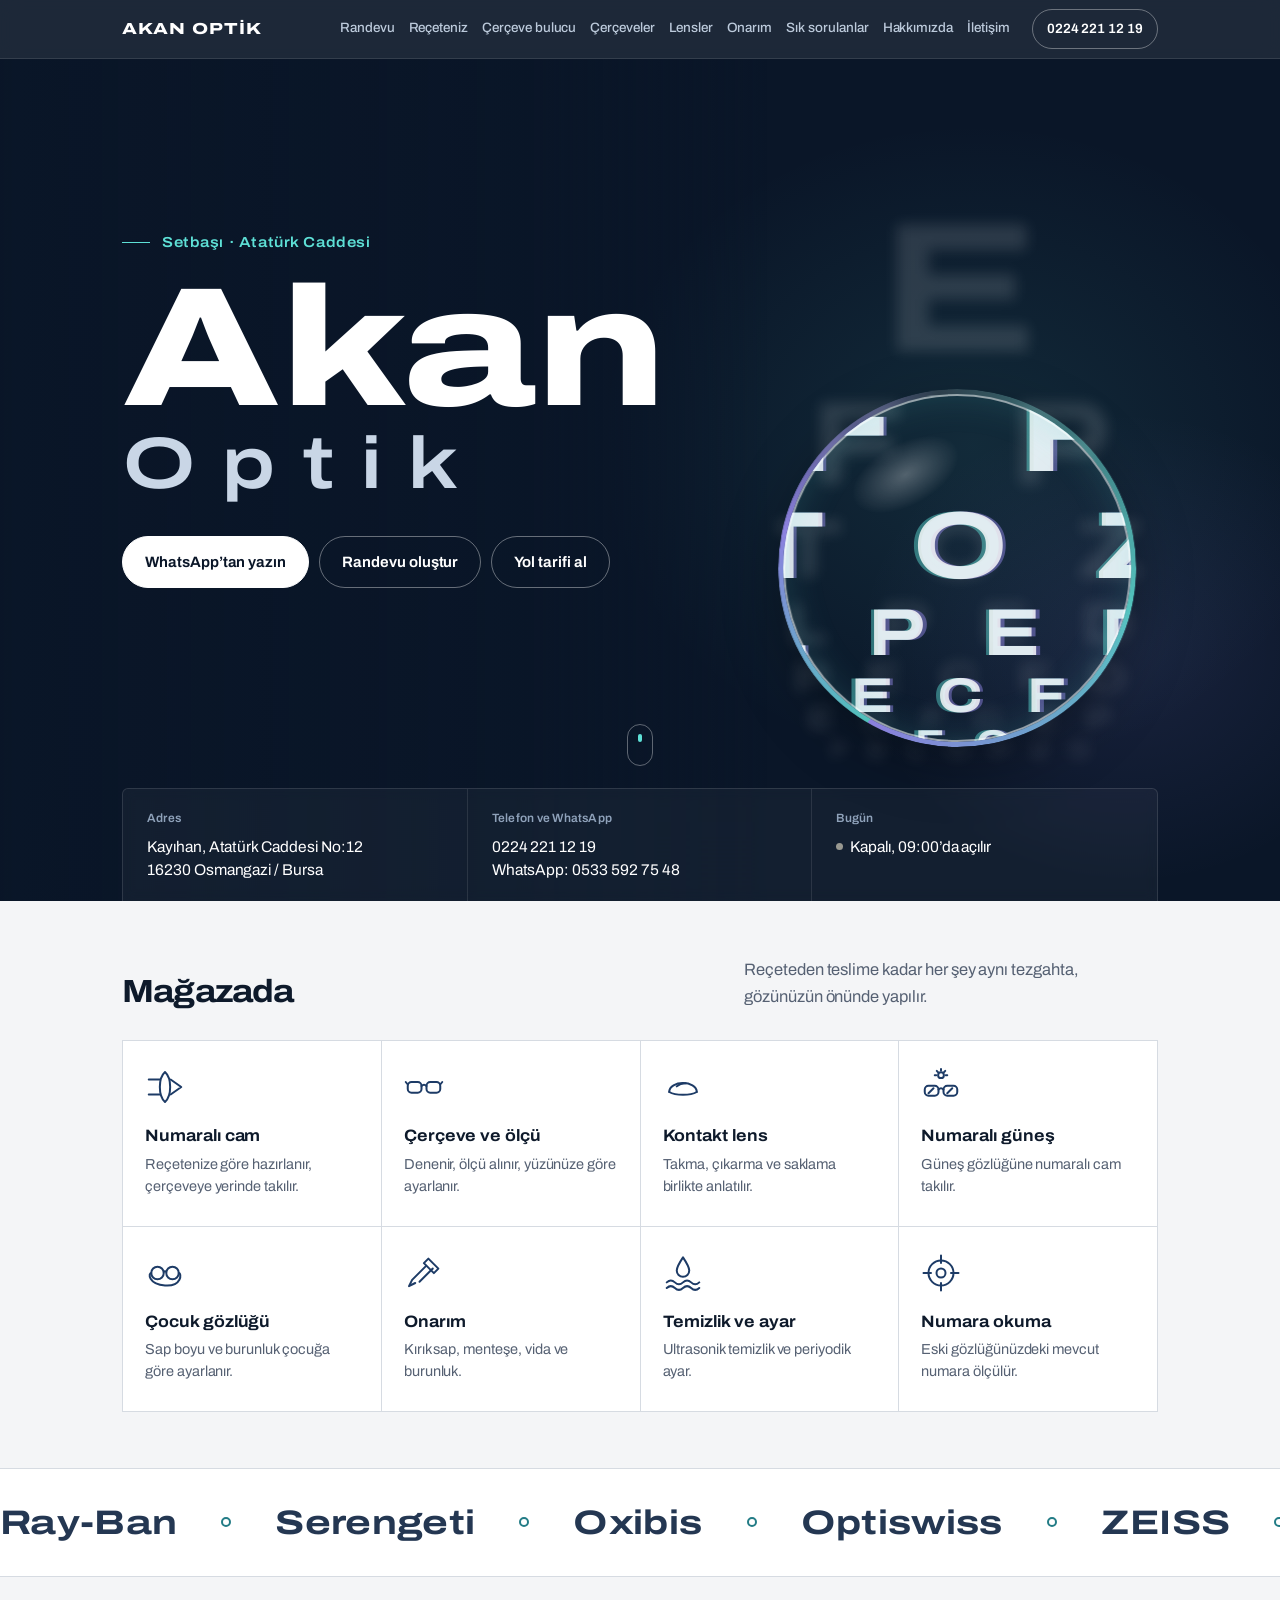
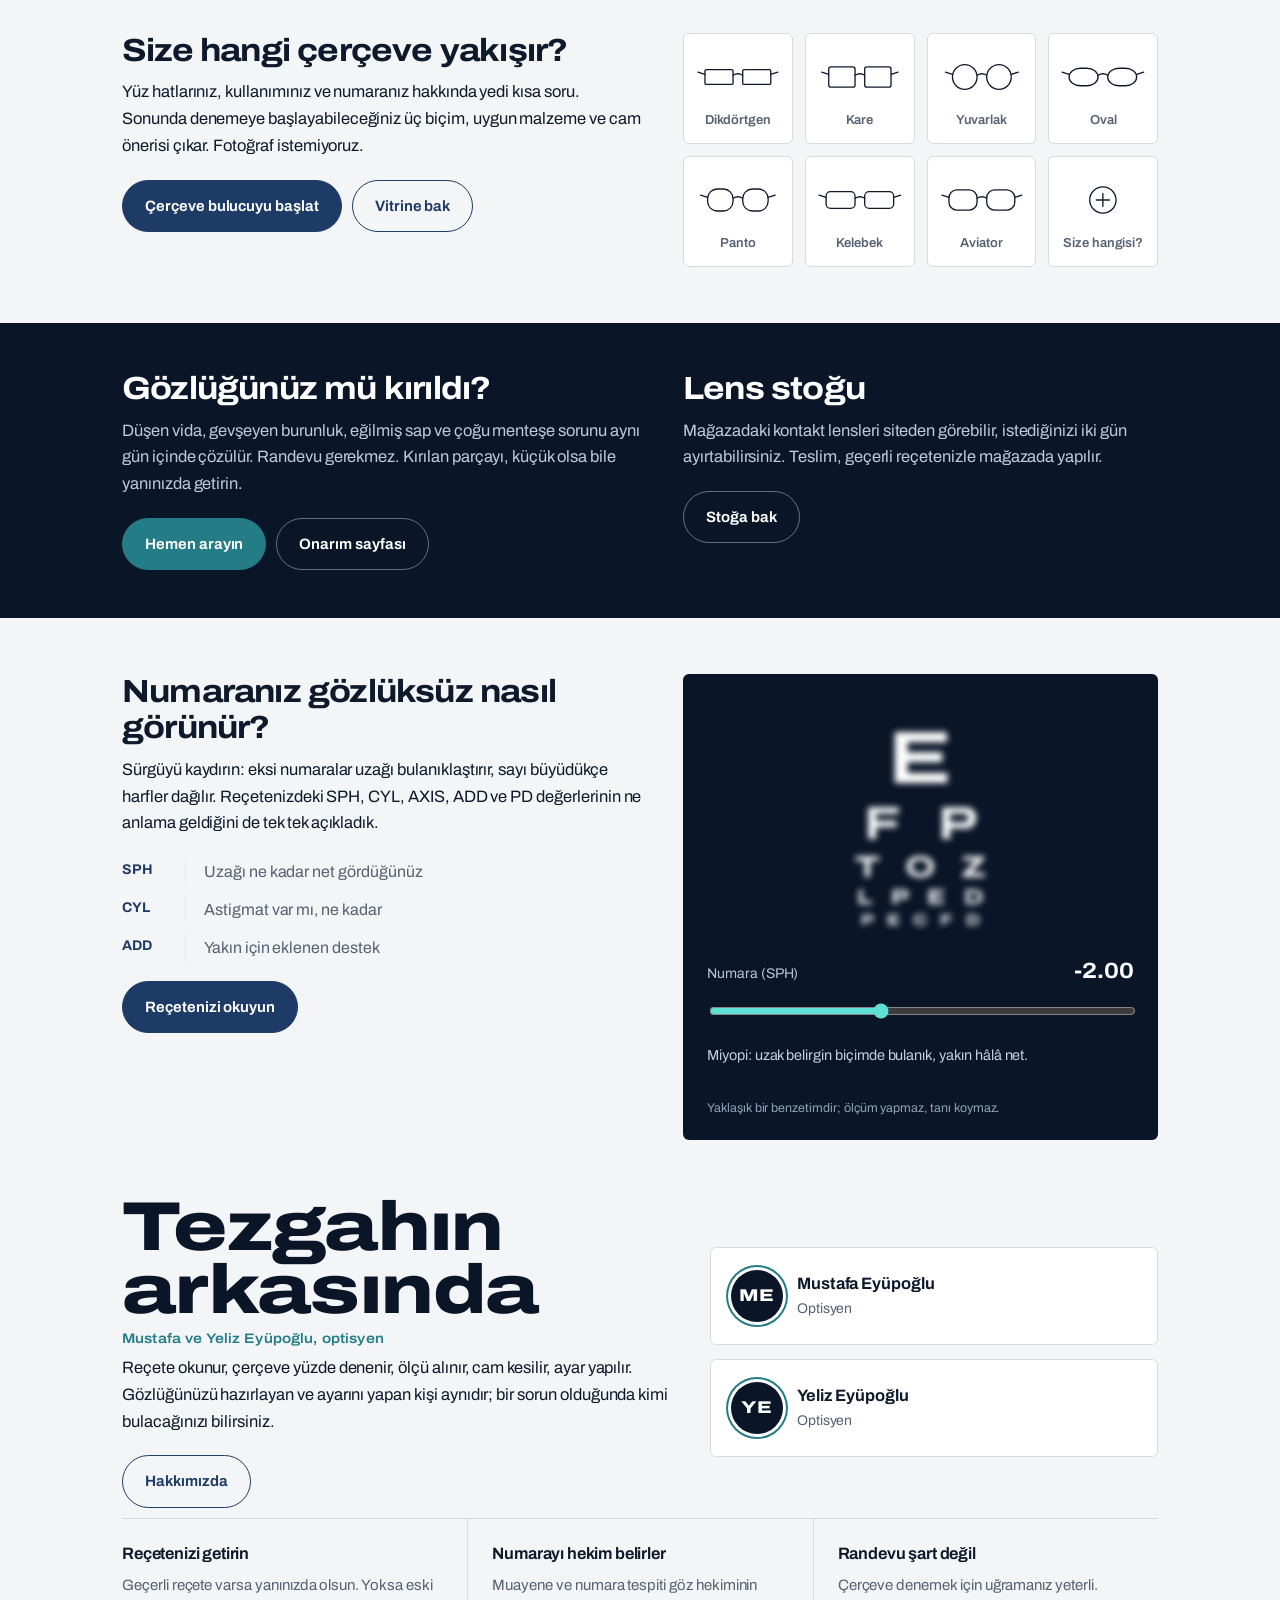
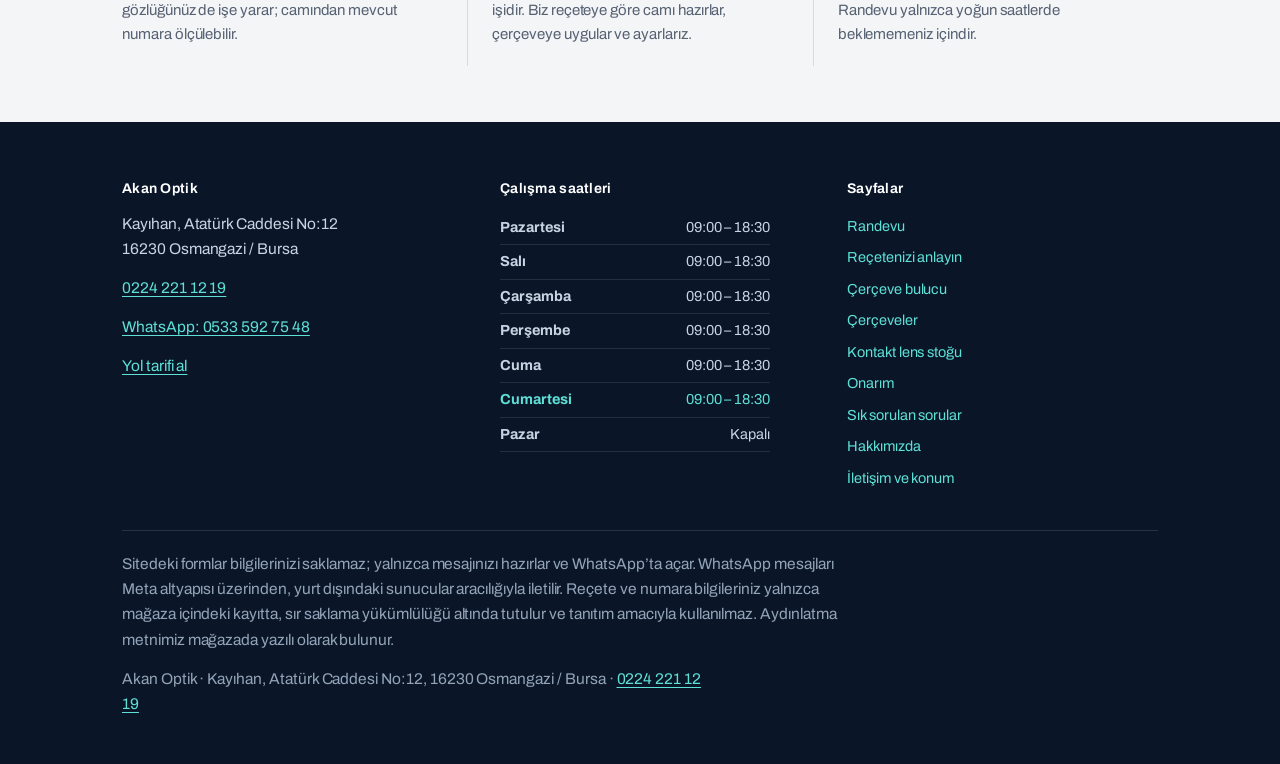
==== commit 7c7b63ec: "Sitede 30 yıl iddiası kaldırıldı, açılış yenilendi, Firefox düzeltmesi - Ana sayfa ve Hakkımızda: "o" ====
--- a/index.html
+++ b/index.html
@@ -2,7 +2,7 @@
 <html lang="tr">
 <head>
 <meta charset="utf-8">
-<script>document.documentElement.classList.add("js-odak");window.addEventListener("error",function(){document.documentElement.classList.remove("js-odak")});</script>
+<script>document.documentElement.classList.add("js-odak");setTimeout(function(){if(!window.__odak)document.documentElement.classList.remove("js-odak")},3000);</script>
 <meta name="viewport" content="width=device-width, initial-scale=1">
 <title>Akan Optik — Setbaşı, Osmangazi Bursa</title>
 <meta name="description" content="Akan Optik, Setbaşı ana cadde üzerinde. Numaralı cam, kontakt lens, çerçeve seçimi, ölçüm ve onarım. Kayıhan, Atatürk Caddesi No:12, Osmangazi Bursa.">
@@ -618,6 +618,78 @@
 #apptForm .grid3{grid-template-columns:1fr 1fr 1.3fr}
 @media(max-width:700px){#apptForm .grid3{grid-template-columns:1fr}}
 
+/* =====================================================================
+   SAHNE 2 — açıklamasız, daha büyük, tüm tarayıcılarda aynı
+   ===================================================================== */
+/* mercek ve net katman artık JS ile doğrudan konumlanır */
+.tablo-net{clip-path:circle(0px at 50% 50%);-webkit-clip-path:circle(0px at 50% 50%);transform-origin:50% 50%}
+.mercek{left:0;top:0;transform:none;opacity:0;transition:opacity .8s ease;will-change:transform}
+.tablo.hazir .mercek{opacity:1}
+.mercek::before{animation:don 10s linear infinite}
+@keyframes don{to{transform:rotate(1turn)}}
+.tablo-net span{text-shadow:-3px 0 rgba(94,224,214,.45),3px 0 rgba(163,147,255,.42)}
+.tablo-net{color:rgba(255,255,255,.82)}
+
+/* çerçeve çizimleri: pathLength yerine sabit uzunluk (Firefox dahil her yerde çalışır) */
+.bicimler svg *{stroke-dasharray:420;stroke-dashoffset:0}
+.js-odak .bicimler svg *{stroke-dashoffset:420;transition:stroke-dashoffset 1.6s cubic-bezier(.4,.1,.2,1)}
+.js-odak .bicimler.net svg *{stroke-dashoffset:0}
+
+/* sahne düzeni: ekranı dolduran, adı merkeze alan */
+.sahne{min-height:calc(100vh - 58px);min-height:calc(100svh - 58px);display:flex;flex-direction:column;padding-top:0}
+.sahne > .wrap{width:100%}
+.sahne-ic{flex:1;display:flex;flex-direction:column;justify-content:center;padding-top:64px;padding-bottom:28px}
+.sahne::before{content:"";position:absolute;inset:0;z-index:0;pointer-events:none;
+  background:radial-gradient(ellipse 42% 55% at 76% 46%,rgba(94,224,214,.10),transparent 70%),
+             radial-gradient(ellipse 30% 40% at 88% 70%,rgba(163,147,255,.10),transparent 70%)}
+.tablo{--lr:150px}
+.tablo-kat .s1{font-size:184px}.tablo-kat .s2{font-size:118px}.tablo-kat .s3{font-size:82px}
+.tablo-kat .s4{font-size:57px}.tablo-kat .s5{font-size:42px}.tablo-kat .s6{font-size:31px}.tablo-kat .s7{font-size:23px}
+.sahne .yil{display:flex;align-items:center;gap:12px;font-size:14.5px;letter-spacing:.04em;margin-bottom:22px}
+.sahne .yil::before{content:"";width:28px;height:1.5px;background:var(--coat-a)}
+.marka span:first-child{font-size:clamp(88px,15.5vw,214px);letter-spacing:.01em}
+.marka span:last-child{font-size:clamp(32px,5.7vw,78px);letter-spacing:.36em;margin-top:.16em}
+.sahne .btnrow{margin-top:40px}
+.sahne .infostrip{margin-top:0}
+
+/* kaydırma işareti */
+.asagi{position:relative;z-index:3;display:block;width:26px;height:42px;margin:0 auto 22px;
+  border:1.5px solid rgba(255,255,255,.35);border-radius:14px}
+.asagi span{position:absolute;left:50%;top:9px;width:4px;height:8px;margin-left:-2px;border-radius:2px;background:var(--coat-a);
+  animation:asagi 1.8s ease-in-out infinite}
+@keyframes asagi{0%{transform:translateY(0);opacity:0}25%{opacity:1}70%{transform:translateY(14px);opacity:0}100%{opacity:0}}
+.asagi:hover{border-color:#fff}
+
+@media (prefers-reduced-motion:reduce){
+  .mercek::before,.asagi span{animation:none!important}
+  .js-odak .bicimler svg *{stroke-dashoffset:0;transition:none}
+}
+@media(max-width:860px){
+  .sahne{min-height:0}
+  .sahne-ic{padding-top:8px;padding-bottom:10px}
+  .tablo{--lr:62px}
+  .tablo-kat .s1{font-size:76px}.tablo-kat .s2{font-size:50px}.tablo-kat .s3{font-size:35px}
+  .tablo-kat .s4{font-size:26px}.tablo-kat .s5{font-size:20px}.tablo-kat .s6{font-size:15px}.tablo-kat .s7{font-size:12px}
+  .tablo-net span{text-shadow:-2px 0 rgba(94,224,214,.45),2px 0 rgba(163,147,255,.42)}
+  .marka span:first-child{font-size:clamp(84px,24vw,150px)}
+  .marka span:last-child{font-size:clamp(28px,8.4vw,50px)}
+  .sahne .btnrow{margin-top:28px}
+  .asagi{display:none}
+  .sahne .infostrip{margin-top:30px}
+}
+.otuz{font-size:clamp(44px,7.6vw,100px);overflow-wrap:break-word}
+.insanlar > *{min-width:0}
+@media(max-width:600px){.otuz{font-size:11.5vw}}
+/* ince ayar: ad ile mercek çakışmasın, başlık kelime ortasından bölünmesin */
+@media(min-width:861px){
+  .tablo-kat{width:50%}
+  .marka span:first-child{font-size:clamp(88px,13.2vw,184px)}
+  .sahne::after{background:linear-gradient(90deg,rgba(10,22,40,.96) 0%,rgba(10,22,40,.7) 42%,rgba(10,22,40,0) 60%)}
+}
+.otuz{font-size:clamp(40px,5.4vw,74px);overflow-wrap:normal}
+@media(max-width:600px){.otuz{font-size:11vw}}
+.kisiler{grid-template-columns:1fr}
+
 </style>
 <link rel="icon" href="/favicon.ico" sizes="32x32">
 <link rel="icon" href="/favicon-32.png" type="image/png">
@@ -659,15 +731,15 @@
     <div class="mercek" id="mercek"></div>
   </div>
   <div class="wrap sahne-ic">
-    <p class="yil">Otuz yılı aşkın süredir Setbaşı’nda</p>
+    <p class="yil">Setbaşı · Atatürk Caddesi</p>
     <h1 class="marka"><span>Akan</span><span>Optik</span></h1>
-    <p class="sahne-alt">Atatürk Caddesi üzerinde. Çerçeve seçiminden numaralı camın hazırlanmasına kadar her adım aynı ziyarette, yerinde tamamlanır.</p>
     <div class="btnrow">
       <a class="btn acik" href="https://wa.me/905335927548?text=Merhaba%2C%20Akan%20Optik%E2%80%99e%20bir%20sorum%20var." target="_blank" rel="noopener">WhatsApp’tan yazın</a>
       <a class="btn cizgi" href="/randevu">Randevu oluştur</a>
       <a class="btn cizgi" href="https://www.google.com/maps/search/?api=1&amp;query=Akan+Optik+Atat%C3%BCrk+Caddesi+No:12+Kay%C4%B1han+Osmangazi+Bursa" target="_blank" rel="noopener">Yol tarifi al</a>
     </div>
   </div>
+  <a class="asagi" href="#magaza" aria-label="Aşağı kaydırın"><span></span></a>
   <div class="wrap">
     <div class="infostrip">
       <div><h4>Adres</h4><p>Kayıhan, Atatürk Caddesi No:12<br>16230 Osmangazi / Bursa</p></div>
@@ -677,7 +749,7 @@
   </div>
 </section>
 
-<section class="block">
+<section class="block" id="magaza">
   <div class="wrap">
     <div class="bolum-bas" data-odak>
       <h2>Mağazada</h2>
@@ -697,7 +769,7 @@
 </section>
 
 <section class="kayan" aria-label="Çalıştığımız markalar">
-  <div class="kayan-ic"><div class="kayan-grup"><span>Ray-Ban</span><i></i><span>Serengeti</span><i></i><span>Oxibis</span><i></i><span>Optiswiss</span><i></i><span>ZEISS</span><i></i><span>Seiko</span><i></i><span>Aquaoasis</span><i></i></div><div class="kayan-grup" aria-hidden="true"><span>Ray-Ban</span><i></i><span>Serengeti</span><i></i><span>Oxibis</span><i></i><span>Optiswiss</span><i></i><span>ZEISS</span><i></i><span>Seiko</span><i></i><span>Aquaoasis</span><i></i></div></div>
+  <div class="kayan-ic"><div class="kayan-grup"><span>Ray-Ban</span><i></i><span>Serengeti</span><i></i><span>Oxibis</span><i></i><span>Optiswiss</span><i></i><span>ZEISS</span><i></i><span>Seiko</span><i></i><span>Acuvue Oasys</span><i></i></div><div class="kayan-grup" aria-hidden="true"><span>Ray-Ban</span><i></i><span>Serengeti</span><i></i><span>Oxibis</span><i></i><span>Optiswiss</span><i></i><span>ZEISS</span><i></i><span>Seiko</span><i></i><span>Acuvue Oasys</span><i></i></div></div>
 </section>
 
 <section class="block">
@@ -708,14 +780,14 @@
       <div class="btnrow"><a class="btn" href="/cerceve-bulucu">Çerçeve bulucuyu başlat</a><a class="btn ghost" href="/cerceveler">Vitrine bak</a></div>
     </div>
     <div class="bicimler" id="bicimler">
-      <a href="/cerceve-bulucu"><svg viewBox="0 0 200 100" aria-hidden="true"><rect pathLength="1" x="25" y="33" width="64" height="34" rx="3"/><rect pathLength="1" x="111" y="33" width="64" height="34" rx="3"/><path pathLength="1" d="M89 46 q 11 -7 22 0"/><path pathLength="1" d="M25 44 l -16 -5"/><path pathLength="1" d="M175 44 l 16 -5"/></svg><small>Dikdörtgen</small></a>
-      <a href="/cerceve-bulucu"><svg viewBox="0 0 200 100" aria-hidden="true"><rect pathLength="1" x="29" y="27" width="60" height="46" rx="5"/><rect pathLength="1" x="111" y="27" width="60" height="46" rx="5"/><path pathLength="1" d="M89 46 q 11 -7 22 0"/><path pathLength="1" d="M29 44 l -16 -5"/><path pathLength="1" d="M171 44 l 16 -5"/></svg><small>Kare</small></a>
-      <a href="/cerceve-bulucu"><svg viewBox="0 0 200 100" aria-hidden="true"><rect pathLength="1" x="33" y="22" width="56" height="56" rx="30"/><rect pathLength="1" x="111" y="22" width="56" height="56" rx="30"/><path pathLength="1" d="M89 46 q 11 -7 22 0"/><path pathLength="1" d="M33 44 l -16 -5"/><path pathLength="1" d="M167 44 l 16 -5"/></svg><small>Yuvarlak</small></a>
-      <a href="/cerceve-bulucu"><svg viewBox="0 0 200 100" aria-hidden="true"><rect pathLength="1" x="23" y="30" width="66" height="40" rx="26"/><rect pathLength="1" x="111" y="30" width="66" height="40" rx="26"/><path pathLength="1" d="M89 46 q 11 -7 22 0"/><path pathLength="1" d="M23 44 l -16 -5"/><path pathLength="1" d="M177 44 l 16 -5"/></svg><small>Oval</small></a>
-      <a href="/cerceve-bulucu"><svg viewBox="0 0 200 100" aria-hidden="true"><rect pathLength="1" x="31" y="25" width="58" height="50" rx="22"/><rect pathLength="1" x="111" y="25" width="58" height="50" rx="22"/><path pathLength="1" d="M89 46 q 11 -7 22 0"/><path pathLength="1" d="M31 44 l -16 -5"/><path pathLength="1" d="M169 44 l 16 -5"/></svg><small>Panto</small></a>
-      <a href="/cerceve-bulucu"><svg viewBox="0 0 200 100" aria-hidden="true"><rect pathLength="1" x="23" y="31" width="66" height="38" rx="10"/><rect pathLength="1" x="111" y="31" width="66" height="38" rx="10"/><path pathLength="1" d="M89 46 q 11 -7 22 0"/><path pathLength="1" d="M23 44 l -16 -5"/><path pathLength="1" d="M177 44 l 16 -5"/></svg><small>Kelebek</small></a>
-      <a href="/cerceve-bulucu"><svg viewBox="0 0 200 100" aria-hidden="true"><rect pathLength="1" x="25" y="27" width="64" height="46" rx="18"/><rect pathLength="1" x="111" y="27" width="64" height="46" rx="18"/><path pathLength="1" d="M89 46 q 11 -7 22 0"/><path pathLength="1" d="M25 44 l -16 -5"/><path pathLength="1" d="M175 44 l 16 -5"/></svg><small>Aviator</small></a>
-      <a href="/cerceve-bulucu"><svg viewBox="0 0 200 100" aria-hidden="true"><circle pathLength="1" cx="100" cy="50" r="30"/><path pathLength="1" d="M100 35v30M85 50h30"/></svg><small>Size hangisi?</small></a>
+      <a href="/cerceve-bulucu"><svg viewBox="0 0 200 100" aria-hidden="true"><rect x="25" y="33" width="64" height="34" rx="3"/><rect x="111" y="33" width="64" height="34" rx="3"/><path d="M89 46 q 11 -7 22 0"/><path d="M25 44 l -16 -5"/><path d="M175 44 l 16 -5"/></svg><small>Dikdörtgen</small></a>
+      <a href="/cerceve-bulucu"><svg viewBox="0 0 200 100" aria-hidden="true"><rect x="29" y="27" width="60" height="46" rx="5"/><rect x="111" y="27" width="60" height="46" rx="5"/><path d="M89 46 q 11 -7 22 0"/><path d="M29 44 l -16 -5"/><path d="M171 44 l 16 -5"/></svg><small>Kare</small></a>
+      <a href="/cerceve-bulucu"><svg viewBox="0 0 200 100" aria-hidden="true"><rect x="33" y="22" width="56" height="56" rx="30"/><rect x="111" y="22" width="56" height="56" rx="30"/><path d="M89 46 q 11 -7 22 0"/><path d="M33 44 l -16 -5"/><path d="M167 44 l 16 -5"/></svg><small>Yuvarlak</small></a>
+      <a href="/cerceve-bulucu"><svg viewBox="0 0 200 100" aria-hidden="true"><rect x="23" y="30" width="66" height="40" rx="26"/><rect x="111" y="30" width="66" height="40" rx="26"/><path d="M89 46 q 11 -7 22 0"/><path d="M23 44 l -16 -5"/><path d="M177 44 l 16 -5"/></svg><small>Oval</small></a>
+      <a href="/cerceve-bulucu"><svg viewBox="0 0 200 100" aria-hidden="true"><rect x="31" y="25" width="58" height="50" rx="22"/><rect x="111" y="25" width="58" height="50" rx="22"/><path d="M89 46 q 11 -7 22 0"/><path d="M31 44 l -16 -5"/><path d="M169 44 l 16 -5"/></svg><small>Panto</small></a>
+      <a href="/cerceve-bulucu"><svg viewBox="0 0 200 100" aria-hidden="true"><rect x="23" y="31" width="66" height="38" rx="10"/><rect x="111" y="31" width="66" height="38" rx="10"/><path d="M89 46 q 11 -7 22 0"/><path d="M23 44 l -16 -5"/><path d="M177 44 l 16 -5"/></svg><small>Kelebek</small></a>
+      <a href="/cerceve-bulucu"><svg viewBox="0 0 200 100" aria-hidden="true"><rect x="25" y="27" width="64" height="46" rx="18"/><rect x="111" y="27" width="64" height="46" rx="18"/><path d="M89 46 q 11 -7 22 0"/><path d="M25 44 l -16 -5"/><path d="M175 44 l 16 -5"/></svg><small>Aviator</small></a>
+      <a href="/cerceve-bulucu"><svg viewBox="0 0 200 100" aria-hidden="true"><circle cx="100" cy="50" r="30"/><path d="M100 35v30M85 50h30"/></svg><small>Size hangisi?</small></a>
     </div>
   </div>
 </section>
@@ -766,8 +838,8 @@
   <div class="wrap">
     <div class="insanlar">
       <div data-odak>
-        <p class="otuz">Otuz yıl<small>Setbaşı’nda, aynı caddede</small></p>
-        <p>Akan Optik otuz yılı aşkın süredir Atatürk Caddesi üzerinde. Birçok müşterimiz yıllar önce ilk gözlüğünü burada aldı; bugün çocuğunun gözlüğü için geliyor. Reçete okunur, çerçeve yüzde denenir, cam kesilir, ayar yapılır. Hepsi burada.</p>
+        <p class="otuz">Tezgahın<br>arkasında<small>Mustafa ve Yeliz Eyüpoğlu, optisyen</small></p>
+        <p>Reçete okunur, çerçeve yüzde denenir, ölçü alınır, cam kesilir, ayar yapılır. Gözlüğünüzü hazırlayan ve ayarını yapan kişi aynıdır; bir sorun olduğunda kimi bulacağınızı bilirsiniz.</p>
         <div class="btnrow"><a class="btn ghost" href="/hakkimizda">Hakkımızda</a></div>
       </div>
       <div class="kisiler" data-odak>
@@ -1392,6 +1464,7 @@
    NETLEŞME: kaydırınca odaklanma, sahnedeki mercek, numara sürgüsü
    ===================================================================== */
 (function(){
+  window.__odak = true;
   const kok = document.documentElement;
   const azHareket = window.matchMedia("(prefers-reduced-motion: reduce)").matches;
 
@@ -1407,43 +1480,68 @@
     hedefler.forEach(e=>io.observe(e));
   }
 
-  /* ---- sahne merceği ---- */
+  /* ---- sahne merceği ----
+     Konumlar CSS değişkeniyle değil doğrudan stil olarak yazılır (clip-path, transform):
+     tüm tarayıcılarda aynı davranır. */
   const tablo = $("#tablo"), sahne = $("#sahne");
   if(tablo && sahne){
-    const kat = tablo.querySelector(".tablo-bulanik");   /* dönüşümsüz katman: ölçüler doğru çıkar */
-    let hx=0, hy=0, x=0, y=0, elle=false, sonElle=0, gorunur=true, t0=performance.now(), ilk=true;
+    const bul = tablo.querySelector(".tablo-bulanik");   /* dönüşümsüz katman: ölçü buradan alınır */
+    const net = tablo.querySelector(".tablo-net");
+    const mercek = $("#mercek");
+    let hx=0, hy=0, x=0, y=0, elle=false, sonElle=0, gorunur=true, ilk=true, calisiyor=false;
+    const t0 = performance.now();
     const ince = window.matchMedia("(pointer: fine)").matches;
-
-    function alan(){ const a=tablo.getBoundingClientRect(), k=kat.getBoundingClientRect();
-      return {a, k, cx:k.left-a.left+k.width/2, cy:k.top-a.top+k.height/2, w:k.width, h:k.height}; }
+    let olc = null;
+
+    function olcu(){
+      const a=tablo.getBoundingClientRect(), k=bul.getBoundingClientRect();
+      const r=parseFloat(getComputedStyle(tablo).getPropertyValue("--lr")) || 120;
+      olc = {ax:a.left, ay:a.top, kx:k.left-a.left, ky:k.top-a.top, w:k.width, h:k.height,
+             cx:k.left-a.left+k.width/2, cy:k.top-a.top+k.height/2, r:r, D:r*2*1.16};
+    }
     function yerlestir(px,py){
-      const b=alan();
-      tablo.style.setProperty("--mx", px+"px"); tablo.style.setProperty("--my", py+"px");
-      tablo.style.setProperty("--lx", (px-(b.k.left-b.a.left))+"px"); tablo.style.setProperty("--ly", (py-(b.k.top-b.a.top))+"px");
+      if(!olc) olcu();
+      const lx=px-olc.kx, ly=py-olc.ky;
+      const c="circle("+olc.r+"px at "+lx.toFixed(1)+"px "+ly.toFixed(1)+"px)";
+      net.style.clipPath=c; net.style.webkitClipPath=c;
+      net.style.transformOrigin=lx.toFixed(1)+"px "+ly.toFixed(1)+"px";
+      mercek.style.width=mercek.style.height=olc.D+"px";
+      mercek.style.transform="translate("+(px-olc.D/2).toFixed(1)+"px,"+(py-olc.D/2).toFixed(1)+"px)";
+      if(!tablo.classList.contains("hazir")) tablo.classList.add("hazir");
     }
     function otomatik(t){
-      const b=alan(), s=(t-t0)/1000;
-      return [ b.cx + Math.sin(s*0.42)*b.w*0.17, b.cy - b.h*0.06 + Math.sin(s*0.63+1.1)*b.h*0.24 ];
+      const s=(t-t0)/1000;
+      return [ olc.cx + Math.sin(s*0.42)*olc.w*0.17, olc.cy - olc.h*0.06 + Math.sin(s*0.63+1.1)*olc.h*0.24 ];
     }
-    if(azHareket){ const b=alan(); yerlestir(b.cx, b.cy*0.8); }
+    function dongu(){
+      if(!gorunur){ calisiyor=false; return; }
+      const t=performance.now();
+      if(elle && t-sonElle>2600 && !ince) elle=false;
+      const hedef = elle ? [hx,hy] : otomatik(t);
+      if(ilk){ x=hedef[0]; y=hedef[1]; ilk=false; }
+      const k = elle ? 0.16 : 0.05;
+      x += (hedef[0]-x)*k; y += (hedef[1]-y)*k;
+      yerlestir(x,y);
+      requestAnimationFrame(dongu);
+    }
+    function baslat(){ if(!calisiyor){ calisiyor=true; requestAnimationFrame(dongu); } }
+
+    olcu();
+    window.addEventListener("resize", ()=>{ olcu(); if(azHareket) yerlestir(olc.cx, olc.cy-olc.h*0.1); });
+    if(document.fonts && document.fonts.ready) document.fonts.ready.then(olcu);
+
+    if(azHareket){ yerlestir(olc.cx, olc.cy-olc.h*0.1); }
     else {
       sahne.addEventListener("pointermove", e=>{
         if(e.pointerType==="mouse" && !ince) return;
-        const a=tablo.getBoundingClientRect(); hx=e.clientX-a.left; hy=e.clientY-a.top; elle=true; sonElle=performance.now();
+        const a=tablo.getBoundingClientRect(); hx=e.clientX-a.left; hy=e.clientY-a.top;
+        elle=true; sonElle=performance.now();
       });
       sahne.addEventListener("pointerleave", ()=>{ elle=false; });
-      new IntersectionObserver(g=>{ gorunur=g[0].isIntersecting; if(gorunur) requestAnimationFrame(dongu); }).observe(sahne);
-      function dongu(t){
-        if(!gorunur) return;
-        if(elle && t-sonElle>2600 && !ince) elle=false;
-        const [ox,oy] = elle ? [hx,hy] : otomatik(t);
-        if(ilk){ x=ox; y=oy; ilk=false; }
-        const k = elle ? 0.16 : 0.05;
-        x += (ox-x)*k; y += (oy-y)*k;
-        yerlestir(x,y);
-        requestAnimationFrame(dongu);
+      if("IntersectionObserver" in window){
+        new IntersectionObserver(g=>{ gorunur=g[g.length-1].isIntersecting; if(gorunur) baslat(); }).observe(sahne);
       }
-      requestAnimationFrame(dongu);
+      baslat();
     }
   }
 
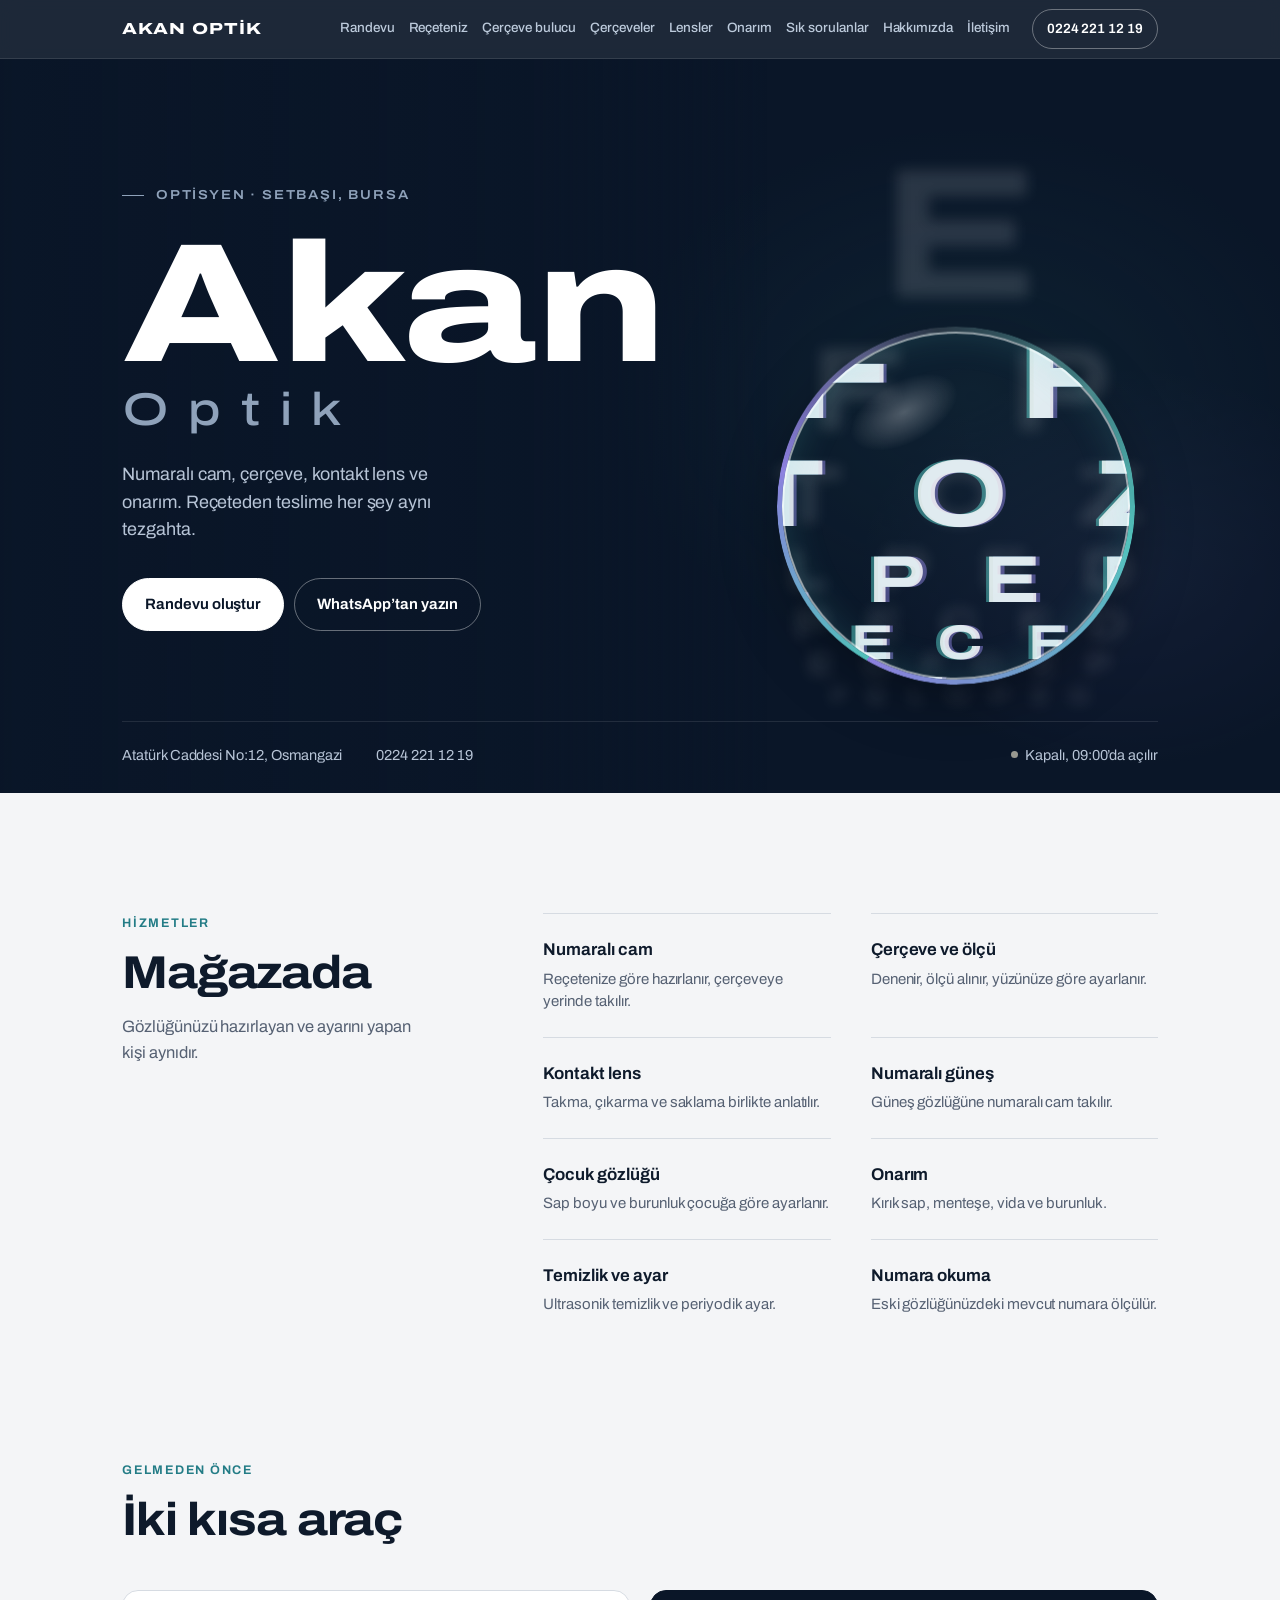
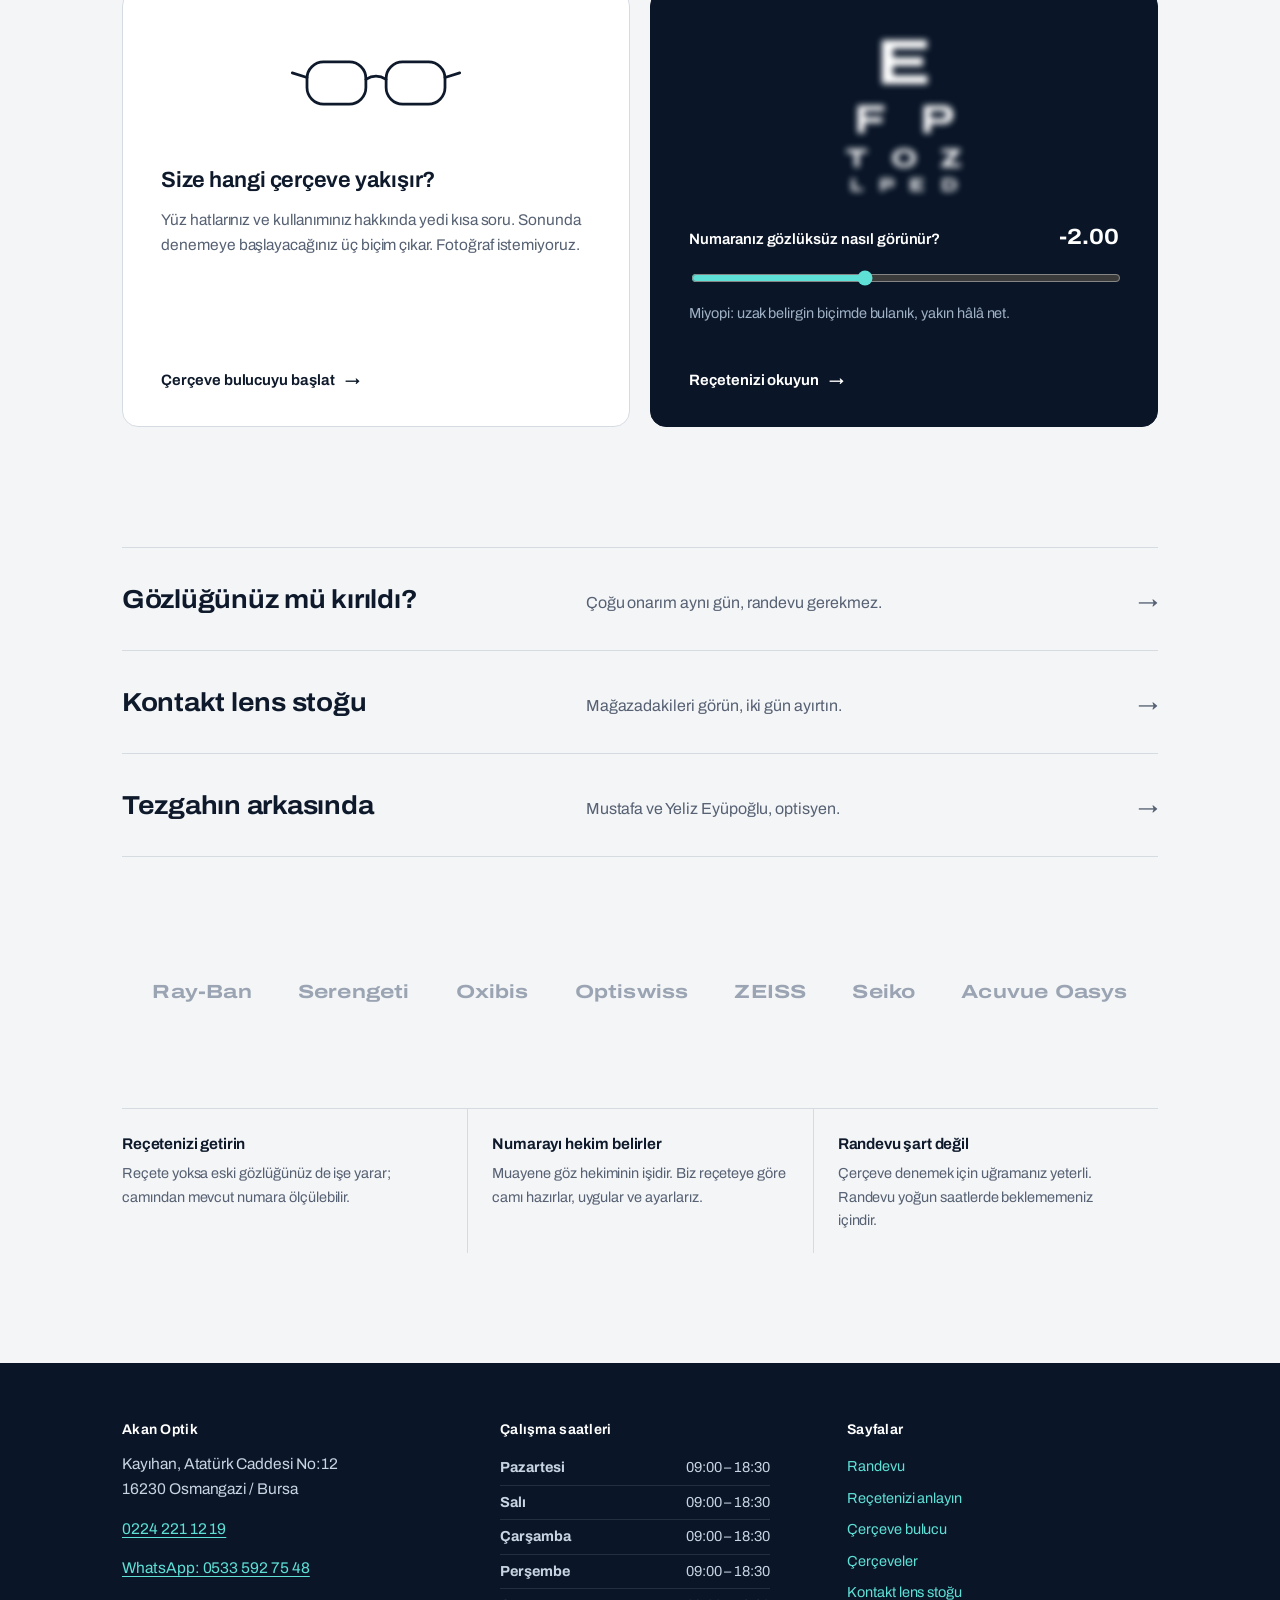
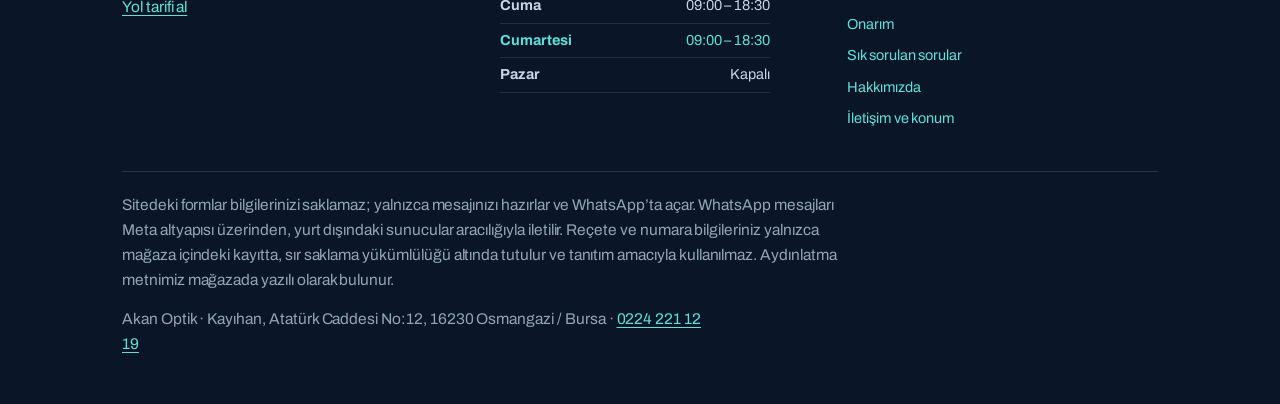
==== commit 5351bb08: "Ana sayfa sadeleştirildi, mercek her cihazda imleci izliyor - Mercek artık "hareketi azalt" ayarı aç" ====
--- a/index.html
+++ b/index.html
@@ -690,6 +690,94 @@
 @media(max-width:600px){.otuz{font-size:11vw}}
 .kisiler{grid-template-columns:1fr}
 
+/* =====================================================================
+   SADE ANA SAYFA — daha az kutu, daha çok boşluk, tek vurgu rengi
+   ===================================================================== */
+.sahne{min-height:calc(88vh - 58px);min-height:calc(88svh - 58px)}
+.sahne::before{opacity:.55}
+.sahne .yil{font-size:13px;font-weight:600;letter-spacing:.14em;text-transform:uppercase;color:#8FA2BA;margin-bottom:26px}
+.sahne .yil::before{background:#8FA2BA;width:22px}
+.marka span:last-child{font-size:clamp(26px,3.6vw,48px);letter-spacing:.42em;color:#8FA2BA;font-weight:500;margin-top:.3em}
+.sahne-alt{font-size:18px;color:#B7C4D6;max-width:34ch;margin-top:30px}
+.sahne .btnrow{margin-top:34px}
+.kunye{position:relative;z-index:3;list-style:none;margin:0;padding:22px 0 26px;display:flex;flex-wrap:wrap;gap:8px 34px;
+  border-top:1px solid rgba(255,255,255,.1);font-size:14.5px;color:#B7C4D6}
+.kunye a{color:#B7C4D6;text-decoration:none}
+.kunye a:hover{color:#fff}
+.kunye li:last-child{margin-left:auto}
+.js-odak .sahne .kunye{animation:netles2 .9s .85s cubic-bezier(.2,.7,.2,1) both}
+
+.blok{padding:120px 0}
+.ince-ust{padding-top:0}
+.etiket{font-size:12.5px;font-weight:650;letter-spacing:.14em;text-transform:uppercase;color:var(--copper);margin:0 0 14px}
+.blok-bas{margin-bottom:44px}
+.blok-bas h2{font-size:clamp(30px,4vw,46px);margin:0}
+.blok-bas p:not(.etiket){color:var(--muted);margin:14px 0 0;max-width:34ch}
+.iki{display:grid;grid-template-columns:1fr 1.7fr;gap:60px;align-items:start}
+.iki .blok-bas{position:sticky;top:110px;margin:0}
+
+.liste{list-style:none;margin:0;padding:0;display:grid;grid-template-columns:1fr 1fr;column-gap:40px}
+.liste li{padding:22px 0 24px;border-top:1px solid var(--line)}
+.liste b{display:block;font-size:17px;font-weight:650;margin-bottom:4px}
+.liste span{display:block;font-size:15px;color:var(--muted);line-height:1.5}
+
+.araclar{display:grid;grid-template-columns:1fr 1fr;gap:20px}
+.arac{display:flex;flex-direction:column;background:var(--card);border:1px solid var(--line);border-radius:16px;
+  padding:40px 38px 34px;text-decoration:none;color:var(--ink);transition:border-color .25s,box-shadow .25s}
+a.arac:hover{border-color:#B9C2CE;box-shadow:0 20px 50px -30px rgba(10,22,40,.35)}
+.arac h3{font-size:22px;margin:0 0 8px}
+.arac p{font-size:15.5px;color:var(--muted);margin:0 0 26px}
+.arac .bicimler{display:block;margin:6px 0 34px}
+.arac .bicimler svg{height:92px;width:100%}
+.ok{margin-top:auto;display:inline-flex;align-items:center;gap:10px;font-size:15px;font-weight:650;color:var(--ink);text-decoration:none}
+.ok::after{content:"→";transition:transform .25s}
+a.arac:hover .ok::after,.ok:hover::after{transform:translateX(4px)}
+.arac.gorus{background:var(--night);border-color:var(--night);color:#fff;border-radius:16px;padding:34px 38px}
+.arac.gorus .gorus-tablo{padding:6px 0 26px}
+.gorus-tablo .g1{font-size:64px}.gorus-tablo .g2{font-size:40px}.gorus-tablo .g3{font-size:26px}.gorus-tablo .g4{font-size:18px}
+.arac.gorus label{font-size:15px;color:#fff;font-weight:600}
+.arac.gorus .aciklama{font-size:14.5px;color:#9FB0C5;margin:8px 0 22px;min-height:44px}
+.arac.gorus .ok{color:#fff}
+
+.satirlar{border-top:1px solid var(--line)}
+.satirlar a{display:grid;grid-template-columns:1fr 1.2fr auto;align-items:baseline;gap:20px;padding:30px 0;
+  border-bottom:1px solid var(--line);text-decoration:none;color:var(--ink)}
+.satirlar a::after{content:"→";font-size:20px;color:var(--muted);transition:transform .25s,color .25s}
+.satirlar a:hover::after{transform:translateX(6px);color:var(--copper)}
+.satirlar b{font-size:clamp(20px,2.4vw,26px);font-weight:680;font-stretch:108%;letter-spacing:-.01em}
+.satirlar span{color:var(--muted);font-size:16px}
+
+.markalar-sade{padding:0 0 100px}
+.markalar-sade ul{list-style:none;margin:0;padding:0;display:flex;flex-wrap:wrap;justify-content:center;gap:14px 46px}
+.markalar-sade li{font-stretch:125%;font-weight:700;font-size:19px;color:#9AA4B2;letter-spacing:.01em}
+
+.notlar-blok{padding:0 0 110px}
+.notlar-blok .ipuclari{margin-top:0}
+.notlar-blok .ipuclari h3{font-size:15.5px}
+.notlar-blok .ipuclari p{font-size:14.5px}
+
+@media(max-width:860px){
+  .sahne{min-height:0}
+  .sahne-alt{font-size:16.5px;margin-top:20px}
+  .kunye{flex-direction:column;gap:6px;margin-top:34px;padding:20px 0 24px}
+  .kunye li:last-child{margin-left:0}
+  .blok{padding:76px 0}
+  .ince-ust{padding-top:0}
+  .iki{grid-template-columns:1fr;gap:30px}
+  .iki .blok-bas{position:static}
+  .blok-bas{margin-bottom:30px}
+  .araclar{grid-template-columns:1fr}
+  .arac,.arac.gorus{padding:30px 24px 26px}
+  .satirlar a{grid-template-columns:1fr auto;gap:4px 16px;padding:22px 0}
+  .satirlar span{grid-column:1;grid-row:2;font-size:15px}
+  .satirlar a::after{grid-column:2;grid-row:1 / span 2;align-self:center}
+  .markalar-sade{padding-bottom:70px}
+  .markalar-sade ul{gap:10px 28px}
+  .markalar-sade li{font-size:16px}
+  .notlar-blok{padding-bottom:60px}
+}
+@media(max-width:560px){.liste{grid-template-columns:1fr}.liste li{padding:18px 0 20px}}
+
 </style>
 <link rel="icon" href="/favicon.ico" sizes="32x32">
 <link rel="icon" href="/favicon-32.png" type="image/png">
@@ -731,126 +819,91 @@
     <div class="mercek" id="mercek"></div>
   </div>
   <div class="wrap sahne-ic">
-    <p class="yil">Setbaşı · Atatürk Caddesi</p>
+    <p class="yil">Optisyen · Setbaşı, Bursa</p>
     <h1 class="marka"><span>Akan</span><span>Optik</span></h1>
+    <p class="sahne-alt">Numaralı cam, çerçeve, kontakt lens ve onarım. Reçeteden teslime her şey aynı tezgahta.</p>
     <div class="btnrow">
-      <a class="btn acik" href="https://wa.me/905335927548?text=Merhaba%2C%20Akan%20Optik%E2%80%99e%20bir%20sorum%20var." target="_blank" rel="noopener">WhatsApp’tan yazın</a>
-      <a class="btn cizgi" href="/randevu">Randevu oluştur</a>
-      <a class="btn cizgi" href="https://www.google.com/maps/search/?api=1&amp;query=Akan+Optik+Atat%C3%BCrk+Caddesi+No:12+Kay%C4%B1han+Osmangazi+Bursa" target="_blank" rel="noopener">Yol tarifi al</a>
+      <a class="btn acik" href="/randevu">Randevu oluştur</a>
+      <a class="btn cizgi" href="https://wa.me/905335927548?text=Merhaba%2C%20Akan%20Optik%E2%80%99e%20bir%20sorum%20var." target="_blank" rel="noopener">WhatsApp’tan yazın</a>
     </div>
   </div>
-  <a class="asagi" href="#magaza" aria-label="Aşağı kaydırın"><span></span></a>
   <div class="wrap">
-    <div class="infostrip">
-      <div><h4>Adres</h4><p>Kayıhan, Atatürk Caddesi No:12<br>16230 Osmangazi / Bursa</p></div>
-      <div><h4>Telefon ve WhatsApp</h4><p><a href="tel:+902242211219">0224 221 12 19</a><br><a href="https://wa.me/905335927548?text=Merhaba%2C%20Akan%20Optik%E2%80%99e%20bir%20sorum%20var." target="_blank" rel="noopener">WhatsApp: 0533 592 75 48</a></p></div>
-      <div><h4>Bugün</h4><p id="openState">Pazartesi – Cumartesi 09:00 – 18:30</p></div>
+    <ul class="kunye">
+      <li><a href="https://www.google.com/maps/search/?api=1&amp;query=Akan+Optik+Atat%C3%BCrk+Caddesi+No:12+Kay%C4%B1han+Osmangazi+Bursa" target="_blank" rel="noopener">Atatürk Caddesi No:12, Osmangazi</a></li>
+      <li><a href="tel:+902242211219">0224 221 12 19</a></li>
+      <li id="openState">Pazartesi – Cumartesi 09:00 – 18:30</li>
+    </ul>
+  </div>
+</section>
+
+<section class="blok" id="magaza">
+  <div class="wrap iki">
+    <div class="blok-bas" data-odak>
+      <p class="etiket">Hizmetler</p>
+      <h2>Mağazada</h2>
+      <p>Gözlüğünüzü hazırlayan ve ayarını yapan kişi aynıdır.</p>
+    </div>
+    <ul class="liste" data-odak>
+      <li><b>Numaralı cam</b><span>Reçetenize göre hazırlanır, çerçeveye yerinde takılır.</span></li>
+      <li><b>Çerçeve ve ölçü</b><span>Denenir, ölçü alınır, yüzünüze göre ayarlanır.</span></li>
+      <li><b>Kontakt lens</b><span>Takma, çıkarma ve saklama birlikte anlatılır.</span></li>
+      <li><b>Numaralı güneş</b><span>Güneş gözlüğüne numaralı cam takılır.</span></li>
+      <li><b>Çocuk gözlüğü</b><span>Sap boyu ve burunluk çocuğa göre ayarlanır.</span></li>
+      <li><b>Onarım</b><span>Kırık sap, menteşe, vida ve burunluk.</span></li>
+      <li><b>Temizlik ve ayar</b><span>Ultrasonik temizlik ve periyodik ayar.</span></li>
+      <li><b>Numara okuma</b><span>Eski gözlüğünüzdeki mevcut numara ölçülür.</span></li>
+    </ul>
+  </div>
+</section>
+
+<section class="blok ince-ust">
+  <div class="wrap">
+    <div class="blok-bas" data-odak>
+      <p class="etiket">Gelmeden önce</p>
+      <h2>İki kısa araç</h2>
+    </div>
+    <div class="araclar">
+      <a class="arac" href="/cerceve-bulucu" data-odak>
+        <div class="bicimler" id="bicimler"><svg viewBox="0 0 200 100" aria-hidden="true"><rect x="25" y="27" width="64" height="46" rx="18"/><rect x="111" y="27" width="64" height="46" rx="18"/><path d="M89 46 q 11 -7 22 0"/><path d="M25 44 l -16 -5"/><path d="M175 44 l 16 -5"/></svg></div>
+        <h3>Size hangi çerçeve yakışır?</h3>
+        <p>Yüz hatlarınız ve kullanımınız hakkında yedi kısa soru. Sonunda denemeye başlayacağınız üç biçim çıkar. Fotoğraf istemiyoruz.</p>
+        <span class="ok">Çerçeve bulucuyu başlat</span>
+      </a>
+      <div class="arac gorus" data-odak>
+        <div class="gorus-tablo" id="gorusTablo" aria-hidden="true">
+          <span class="g1">E</span><span class="g2">F P</span><span class="g3">T O Z</span><span class="g4">L P E D</span>
+        </div>
+        <label for="gorusSurgu">Numaranız gözlüksüz nasıl görünür? <b id="gorusDeger">-2.00</b></label>
+        <input type="range" id="gorusSurgu" min="-6" max="4" step="0.25" value="-2">
+        <p class="aciklama" id="gorusAciklama"></p>
+        <a class="ok" href="/recete">Reçetenizi okuyun</a>
+      </div>
     </div>
   </div>
 </section>
 
-<section class="block" id="magaza">
+<section class="blok ince-ust">
   <div class="wrap">
-    <div class="bolum-bas" data-odak>
-      <h2>Mağazada</h2>
-      <p>Reçeteden teslime kadar her şey aynı tezgahta, gözünüzün önünde yapılır.</p>
-    </div>
-    <ul class="ikonlar" data-odak>
-      <li><svg viewBox="0 0 32 32" fill="none" stroke="currentColor" stroke-width="1.6" stroke-linecap="round" stroke-linejoin="round" aria-hidden="true"><path d="M16 4C21.5 9 21.5 23 16 28 10.5 23 10.5 9 16 4Z"/><path d="M3 10h9M3 22h9M20.5 10 29 16l-8.5 6"/></svg><b>Numaralı cam</b><span>Reçetenize göre hazırlanır, çerçeveye yerinde takılır.</span></li>
-      <li><svg viewBox="0 0 32 32" fill="none" stroke="currentColor" stroke-width="1.6" stroke-linecap="round" stroke-linejoin="round" aria-hidden="true"><rect x="3" y="12" width="11" height="8.5" rx="3"/><rect x="18" y="12" width="11" height="8.5" rx="3"/><path d="M14 15.2q2-2 4 0M3 14l-1.6-2M29 14l1.6-2"/></svg><b>Çerçeve ve ölçü</b><span>Denenir, ölçü alınır, yüzünüze göre ayarlanır.</span></li>
-      <li><svg viewBox="0 0 32 32" fill="none" stroke="currentColor" stroke-width="1.6" stroke-linecap="round" stroke-linejoin="round" aria-hidden="true"><path d="M5 20C5 10.5 27 10.5 27 20"/><path d="M5 20c5 3 17 3 22 0"/><path d="M11 15.5c2-1.8 4.6-2.6 7.2-2.5"/></svg><b>Kontakt lens</b><span>Takma, çıkarma ve saklama birlikte anlatılır.</span></li>
-      <li><svg viewBox="0 0 32 32" fill="none" stroke="currentColor" stroke-width="1.6" stroke-linecap="round" stroke-linejoin="round" aria-hidden="true"><rect x="3" y="15" width="11" height="8" rx="3"/><rect x="18" y="15" width="11" height="8" rx="3"/><path d="M14 18q2-2 4 0M6 21l4-4M21 21l4-4"/><circle cx="16" cy="6.5" r="2.3"/><path d="M16 1.5v1.2M11 6.5h1.2M19.8 6.5H21M12.6 3.1l.9.9M18.5 4l.9-.9"/></svg><b>Numaralı güneş</b><span>Güneş gözlüğüne numaralı cam takılır.</span></li>
-      <li><svg viewBox="0 0 32 32" fill="none" stroke="currentColor" stroke-width="1.6" stroke-linecap="round" stroke-linejoin="round" aria-hidden="true"><circle cx="10" cy="16" r="5"/><circle cx="22" cy="16" r="5"/><path d="M15 15.2q1-1.4 2 0M5 16C2.5 16 2.5 25 16 26s13.5-10 11-10"/></svg><b>Çocuk gözlüğü</b><span>Sap boyu ve burunluk çocuğa göre ayarlanır.</span></li>
-      <li><svg viewBox="0 0 32 32" fill="none" stroke="currentColor" stroke-width="1.6" stroke-linecap="round" stroke-linejoin="round" aria-hidden="true"><path d="m19.5 4.5 8 8-3.6 3.6-8-8z"/><path d="M17.7 10.3 6.5 21.5M6.5 21.5l-2.5 5 5-2.5"/><path d="M23 12.4 12.4 23"/></svg><b>Onarım</b><span>Kırık sap, menteşe, vida ve burunluk.</span></li>
-      <li><svg viewBox="0 0 32 32" fill="none" stroke="currentColor" stroke-width="1.6" stroke-linecap="round" stroke-linejoin="round" aria-hidden="true"><path d="M16 3.5c-4 6-5 8.3-5 10.5a5 5 0 0 0 10 0c0-2.2-1-4.5-5-10.5Z"/><path d="M3 23.5q3.25-3 6.5 0t6.5 0 6.5 0 6.5 0M3 28q3.25-3 6.5 0t6.5 0 6.5 0 6.5 0"/></svg><b>Temizlik ve ayar</b><span>Ultrasonik temizlik ve periyodik ayar.</span></li>
-      <li><svg viewBox="0 0 32 32" fill="none" stroke="currentColor" stroke-width="1.6" stroke-linecap="round" stroke-linejoin="round" aria-hidden="true"><circle cx="16" cy="16" r="10"/><circle cx="16" cy="16" r="3.6"/><path d="M16 2v6M16 24v6M2 16h6M24 16h6"/></svg><b>Numara okuma</b><span>Eski gözlüğünüzdeki mevcut numara ölçülür.</span></li>
-    </ul>
-  </div>
-</section>
-
-<section class="kayan" aria-label="Çalıştığımız markalar">
-  <div class="kayan-ic"><div class="kayan-grup"><span>Ray-Ban</span><i></i><span>Serengeti</span><i></i><span>Oxibis</span><i></i><span>Optiswiss</span><i></i><span>ZEISS</span><i></i><span>Seiko</span><i></i><span>Acuvue Oasys</span><i></i></div><div class="kayan-grup" aria-hidden="true"><span>Ray-Ban</span><i></i><span>Serengeti</span><i></i><span>Oxibis</span><i></i><span>Optiswiss</span><i></i><span>ZEISS</span><i></i><span>Seiko</span><i></i><span>Acuvue Oasys</span><i></i></div></div>
-</section>
-
-<section class="block">
-  <div class="wrap split">
-    <div data-odak>
-      <h2>Size hangi çerçeve yakışır?</h2>
-      <p>Yüz hatlarınız, kullanımınız ve numaranız hakkında yedi kısa soru. Sonunda denemeye başlayabileceğiniz üç biçim, uygun malzeme ve cam önerisi çıkar. Fotoğraf istemiyoruz.</p>
-      <div class="btnrow"><a class="btn" href="/cerceve-bulucu">Çerçeve bulucuyu başlat</a><a class="btn ghost" href="/cerceveler">Vitrine bak</a></div>
-    </div>
-    <div class="bicimler" id="bicimler">
-      <a href="/cerceve-bulucu"><svg viewBox="0 0 200 100" aria-hidden="true"><rect x="25" y="33" width="64" height="34" rx="3"/><rect x="111" y="33" width="64" height="34" rx="3"/><path d="M89 46 q 11 -7 22 0"/><path d="M25 44 l -16 -5"/><path d="M175 44 l 16 -5"/></svg><small>Dikdörtgen</small></a>
-      <a href="/cerceve-bulucu"><svg viewBox="0 0 200 100" aria-hidden="true"><rect x="29" y="27" width="60" height="46" rx="5"/><rect x="111" y="27" width="60" height="46" rx="5"/><path d="M89 46 q 11 -7 22 0"/><path d="M29 44 l -16 -5"/><path d="M171 44 l 16 -5"/></svg><small>Kare</small></a>
-      <a href="/cerceve-bulucu"><svg viewBox="0 0 200 100" aria-hidden="true"><rect x="33" y="22" width="56" height="56" rx="30"/><rect x="111" y="22" width="56" height="56" rx="30"/><path d="M89 46 q 11 -7 22 0"/><path d="M33 44 l -16 -5"/><path d="M167 44 l 16 -5"/></svg><small>Yuvarlak</small></a>
-      <a href="/cerceve-bulucu"><svg viewBox="0 0 200 100" aria-hidden="true"><rect x="23" y="30" width="66" height="40" rx="26"/><rect x="111" y="30" width="66" height="40" rx="26"/><path d="M89 46 q 11 -7 22 0"/><path d="M23 44 l -16 -5"/><path d="M177 44 l 16 -5"/></svg><small>Oval</small></a>
-      <a href="/cerceve-bulucu"><svg viewBox="0 0 200 100" aria-hidden="true"><rect x="31" y="25" width="58" height="50" rx="22"/><rect x="111" y="25" width="58" height="50" rx="22"/><path d="M89 46 q 11 -7 22 0"/><path d="M31 44 l -16 -5"/><path d="M169 44 l 16 -5"/></svg><small>Panto</small></a>
-      <a href="/cerceve-bulucu"><svg viewBox="0 0 200 100" aria-hidden="true"><rect x="23" y="31" width="66" height="38" rx="10"/><rect x="111" y="31" width="66" height="38" rx="10"/><path d="M89 46 q 11 -7 22 0"/><path d="M23 44 l -16 -5"/><path d="M177 44 l 16 -5"/></svg><small>Kelebek</small></a>
-      <a href="/cerceve-bulucu"><svg viewBox="0 0 200 100" aria-hidden="true"><rect x="25" y="27" width="64" height="46" rx="18"/><rect x="111" y="27" width="64" height="46" rx="18"/><path d="M89 46 q 11 -7 22 0"/><path d="M25 44 l -16 -5"/><path d="M175 44 l 16 -5"/></svg><small>Aviator</small></a>
-      <a href="/cerceve-bulucu"><svg viewBox="0 0 200 100" aria-hidden="true"><circle cx="100" cy="50" r="30"/><path d="M100 35v30M85 50h30"/></svg><small>Size hangisi?</small></a>
+    <div class="satirlar" data-odak>
+      <a href="/onarim"><b>Gözlüğünüz mü kırıldı?</b><span>Çoğu onarım aynı gün, randevu gerekmez.</span></a>
+      <a href="/lensler"><b>Kontakt lens stoğu</b><span>Mağazadakileri görün, iki gün ayırtın.</span></a>
+      <a href="/hakkimizda"><b>Tezgahın arkasında</b><span>Mustafa ve Yeliz Eyüpoğlu, optisyen.</span></a>
     </div>
   </div>
 </section>
 
-<section class="band">
-  <div class="wrap split">
-    <div data-odak>
-      <h2>Gözlüğünüz mü kırıldı?</h2>
-      <p>Düşen vida, gevşeyen burunluk, eğilmiş sap ve çoğu menteşe sorunu aynı gün içinde çözülür. Randevu gerekmez. Kırılan parçayı, küçük olsa bile yanınızda getirin.</p>
-      <div class="btnrow">
-        <a class="btn copper" href="tel:+902242211219">Hemen arayın</a>
-        <a class="btn ghost" href="/onarim">Onarım sayfası</a>
-      </div>
-    </div>
-    <div data-odak>
-      <h2>Lens stoğu</h2>
-      <p>Mağazadaki kontakt lensleri siteden görebilir, istediğinizi iki gün ayırtabilirsiniz. Teslim, geçerli reçetenizle mağazada yapılır.</p>
-      <div class="btnrow"><a class="btn ghost" href="/lensler">Stoğa bak</a></div>
-    </div>
+<section class="markalar-sade" aria-label="Çalıştığımız markalar">
+  <div class="wrap">
+    <ul><li>Ray-Ban</li><li>Serengeti</li><li>Oxibis</li><li>Optiswiss</li><li>ZEISS</li><li>Seiko</li><li>Acuvue Oasys</li></ul>
   </div>
 </section>
 
-<section class="block">
-  <div class="wrap split">
-    <div data-odak>
-      <h2>Numaranız gözlüksüz nasıl görünür?</h2>
-      <p>Sürgüyü kaydırın: eksi numaralar uzağı bulanıklaştırır, sayı büyüdükçe harfler dağılır. Reçetenizdeki SPH, CYL, AXIS, ADD ve PD değerlerinin ne anlama geldiğini de tek tek açıkladık.</p>
-      <dl class="kisaliste" style="margin:22px 0 4px">
-        <dt>SPH</dt><dd>Uzağı ne kadar net gördüğünüz</dd>
-        <dt>CYL</dt><dd>Astigmat var mı, ne kadar</dd>
-        <dt>ADD</dt><dd>Yakın için eklenen destek</dd>
-      </dl>
-      <div class="btnrow"><a class="btn" href="/recete">Reçetenizi okuyun</a></div>
-    </div>
-    <div class="gorus" data-odak>
-      <div class="gorus-tablo" id="gorusTablo" aria-hidden="true">
-        <span class="g1">E</span><span class="g2">F P</span><span class="g3">T O Z</span><span class="g4">L P E D</span><span class="g5">P E C F D</span>
-      </div>
-      <label for="gorusSurgu">Numara (SPH) <b id="gorusDeger">-2.00</b></label>
-      <input type="range" id="gorusSurgu" min="-6" max="4" step="0.25" value="-2">
-      <p class="aciklama" id="gorusAciklama"></p>
-      <p class="not">Yaklaşık bir benzetimdir; ölçüm yapmaz, tanı koymaz.</p>
-    </div>
-  </div>
-</section>
-
-<section class="block" style="padding-top:0">
+<section class="blok notlar-blok">
   <div class="wrap">
-    <div class="insanlar">
-      <div data-odak>
-        <p class="otuz">Tezgahın<br>arkasında<small>Mustafa ve Yeliz Eyüpoğlu, optisyen</small></p>
-        <p>Reçete okunur, çerçeve yüzde denenir, ölçü alınır, cam kesilir, ayar yapılır. Gözlüğünüzü hazırlayan ve ayarını yapan kişi aynıdır; bir sorun olduğunda kimi bulacağınızı bilirsiniz.</p>
-        <div class="btnrow"><a class="btn ghost" href="/hakkimizda">Hakkımızda</a></div>
-      </div>
-      <div class="kisiler" data-odak>
-        <div class="kisi"><div class="bas">ME</div><b>Mustafa Eyüpoğlu</b><span>Optisyen</span></div>
-        <div class="kisi"><div class="bas">YE</div><b>Yeliz Eyüpoğlu</b><span>Optisyen</span></div>
-      </div>
-    </div>
     <div class="ipuclari" data-odak>
-      <div><h3>Reçetenizi getirin</h3><p>Geçerli reçete varsa yanınızda olsun. Yoksa eski gözlüğünüz de işe yarar; camından mevcut numara ölçülebilir.</p></div>
-      <div><h3>Numarayı hekim belirler</h3><p>Muayene ve numara tespiti göz hekiminin işidir. Biz reçeteye göre camı hazırlar, çerçeveye uygular ve ayarlarız.</p></div>
-      <div><h3>Randevu şart değil</h3><p>Çerçeve denemek için uğramanız yeterli. Randevu yalnızca yoğun saatlerde beklememeniz içindir.</p></div>
+      <div><h3>Reçetenizi getirin</h3><p>Reçete yoksa eski gözlüğünüz de işe yarar; camından mevcut numara ölçülebilir.</p></div>
+      <div><h3>Numarayı hekim belirler</h3><p>Muayene göz hekiminin işidir. Biz reçeteye göre camı hazırlar, uygular ve ayarlarız.</p></div>
+      <div><h3>Randevu şart değil</h3><p>Çerçeve denemek için uğramanız yeterli. Randevu yoğun saatlerde beklememeniz içindir.</p></div>
     </div>
   </div>
 </section>
@@ -1516,7 +1569,7 @@
     function dongu(){
       if(!gorunur){ calisiyor=false; return; }
       const t=performance.now();
-      if(elle && t-sonElle>2600 && !ince) elle=false;
+      if(elle && t-sonElle>2600 && !fare) elle=false;
       const hedef = elle ? [hx,hy] : otomatik(t);
       if(ilk){ x=hedef[0]; y=hedef[1]; ilk=false; }
       const k = elle ? 0.16 : 0.05;
@@ -1527,17 +1580,25 @@
     function baslat(){ if(!calisiyor){ calisiyor=true; requestAnimationFrame(dongu); } }
 
     olcu();
-    window.addEventListener("resize", ()=>{ olcu(); if(azHareket) yerlestir(olc.cx, olc.cy-olc.h*0.1); });
+    window.addEventListener("resize", ()=>{ olcu(); if(!calisiyor) yerlestir(x||olc.cx, y||olc.cy); });
     if(document.fonts && document.fonts.ready) document.fonts.ready.then(olcu);
 
-    if(azHareket){ yerlestir(olc.cx, olc.cy-olc.h*0.1); }
+    /* Mercek her cihazda imleci / parmağı izler. "Hareketi azalt" ayarı açıksa
+       yalnızca kendi kendine gezinme kapanır; kullanıcı hareket ettirince yine izler. */
+    let fare=false;
+    function hedefAl(cx,cy,tip){
+      const a=tablo.getBoundingClientRect(); hx=cx-a.left; hy=cy-a.top;
+      fare = (tip==="mouse");
+      elle=true; sonElle=performance.now();
+      if(azHareket){ x=hx; y=hy; yerlestir(x,y); } else baslat();
+    }
+    sahne.addEventListener("pointermove", e=>hedefAl(e.clientX,e.clientY,e.pointerType));
+    sahne.addEventListener("pointerdown", e=>hedefAl(e.clientX,e.clientY,e.pointerType));
+    sahne.addEventListener("touchmove", e=>{ const t=e.touches[0]; if(t) hedefAl(t.clientX,t.clientY,"touch"); }, {passive:true});
+    sahne.addEventListener("pointerleave", e=>{ if(e.pointerType==="mouse") elle=false; });
+
+    if(azHareket){ ilk=false; x=olc.cx; y=olc.cy-olc.h*0.1; yerlestir(x,y); }
     else {
-      sahne.addEventListener("pointermove", e=>{
-        if(e.pointerType==="mouse" && !ince) return;
-        const a=tablo.getBoundingClientRect(); hx=e.clientX-a.left; hy=e.clientY-a.top;
-        elle=true; sonElle=performance.now();
-      });
-      sahne.addEventListener("pointerleave", ()=>{ elle=false; });
       if("IntersectionObserver" in window){
         new IntersectionObserver(g=>{ gorunur=g[g.length-1].isIntersecting; if(gorunur) baslat(); }).observe(sahne);
       }
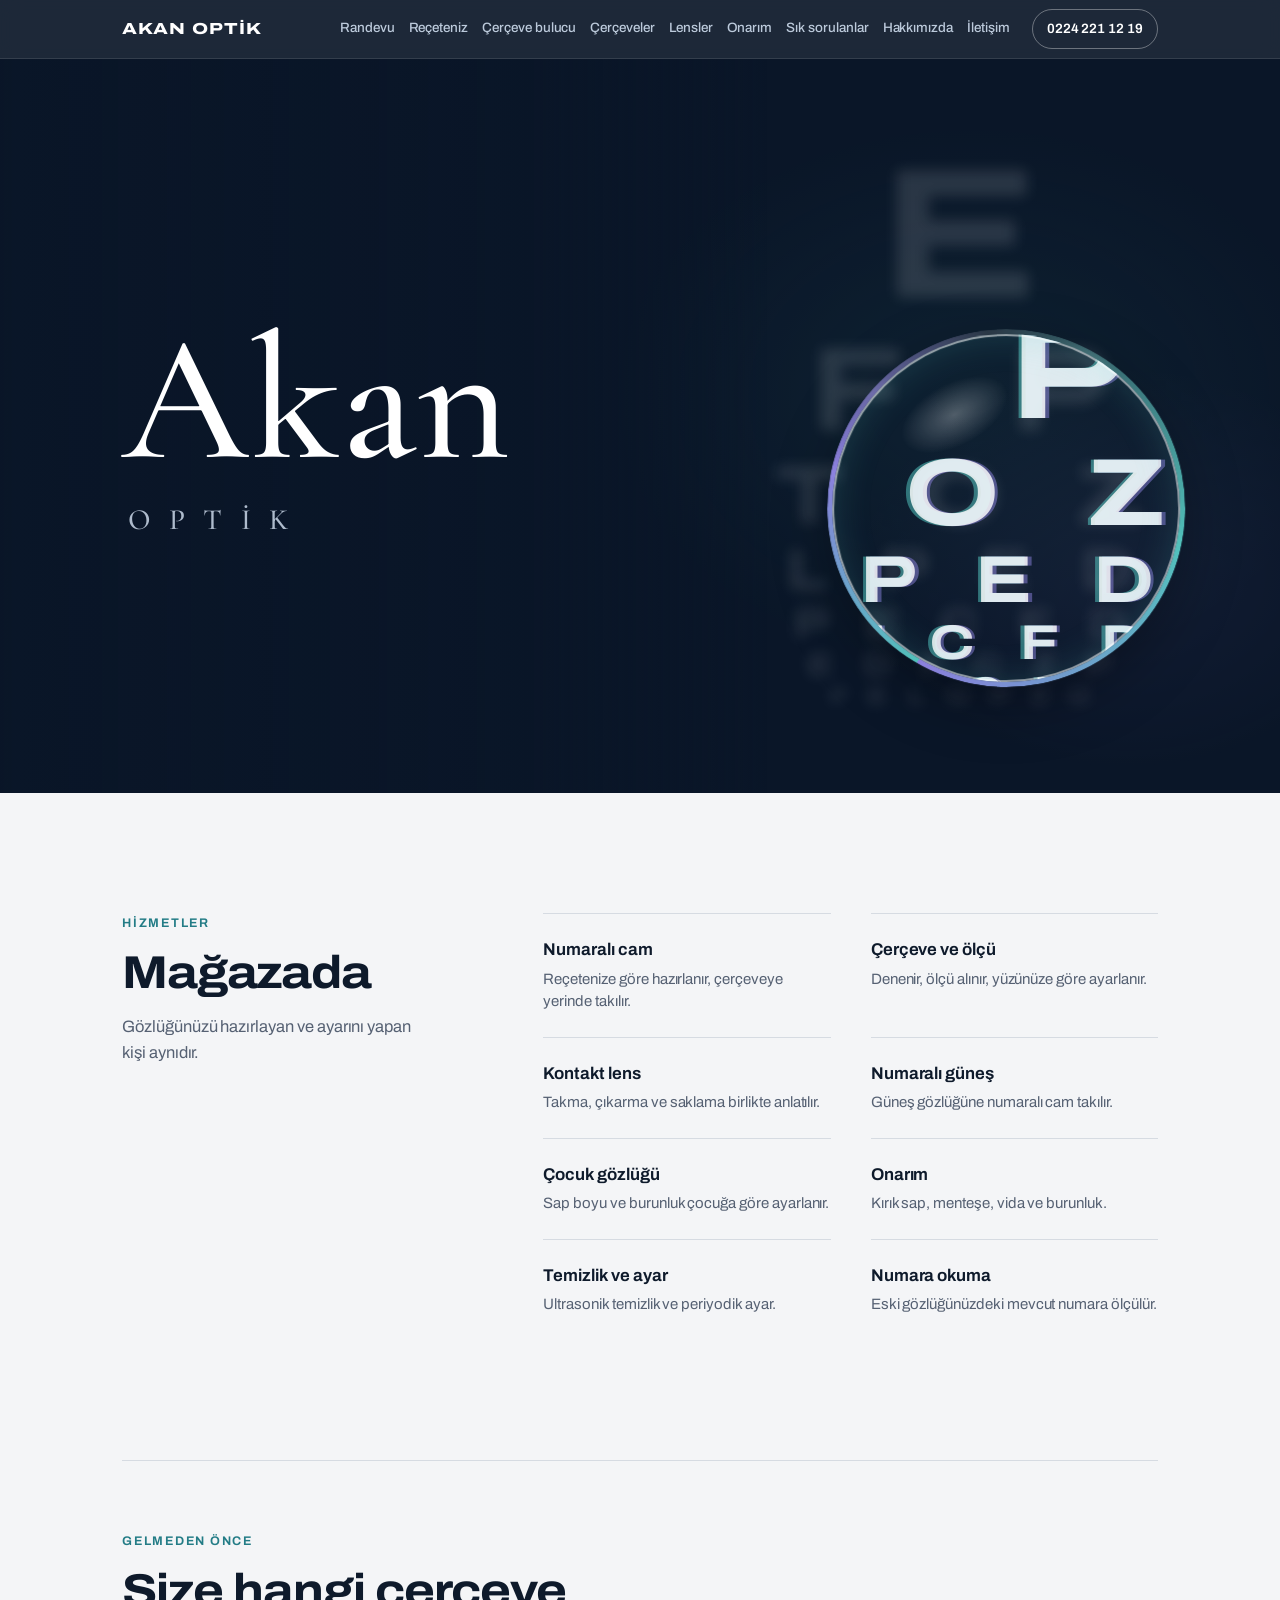
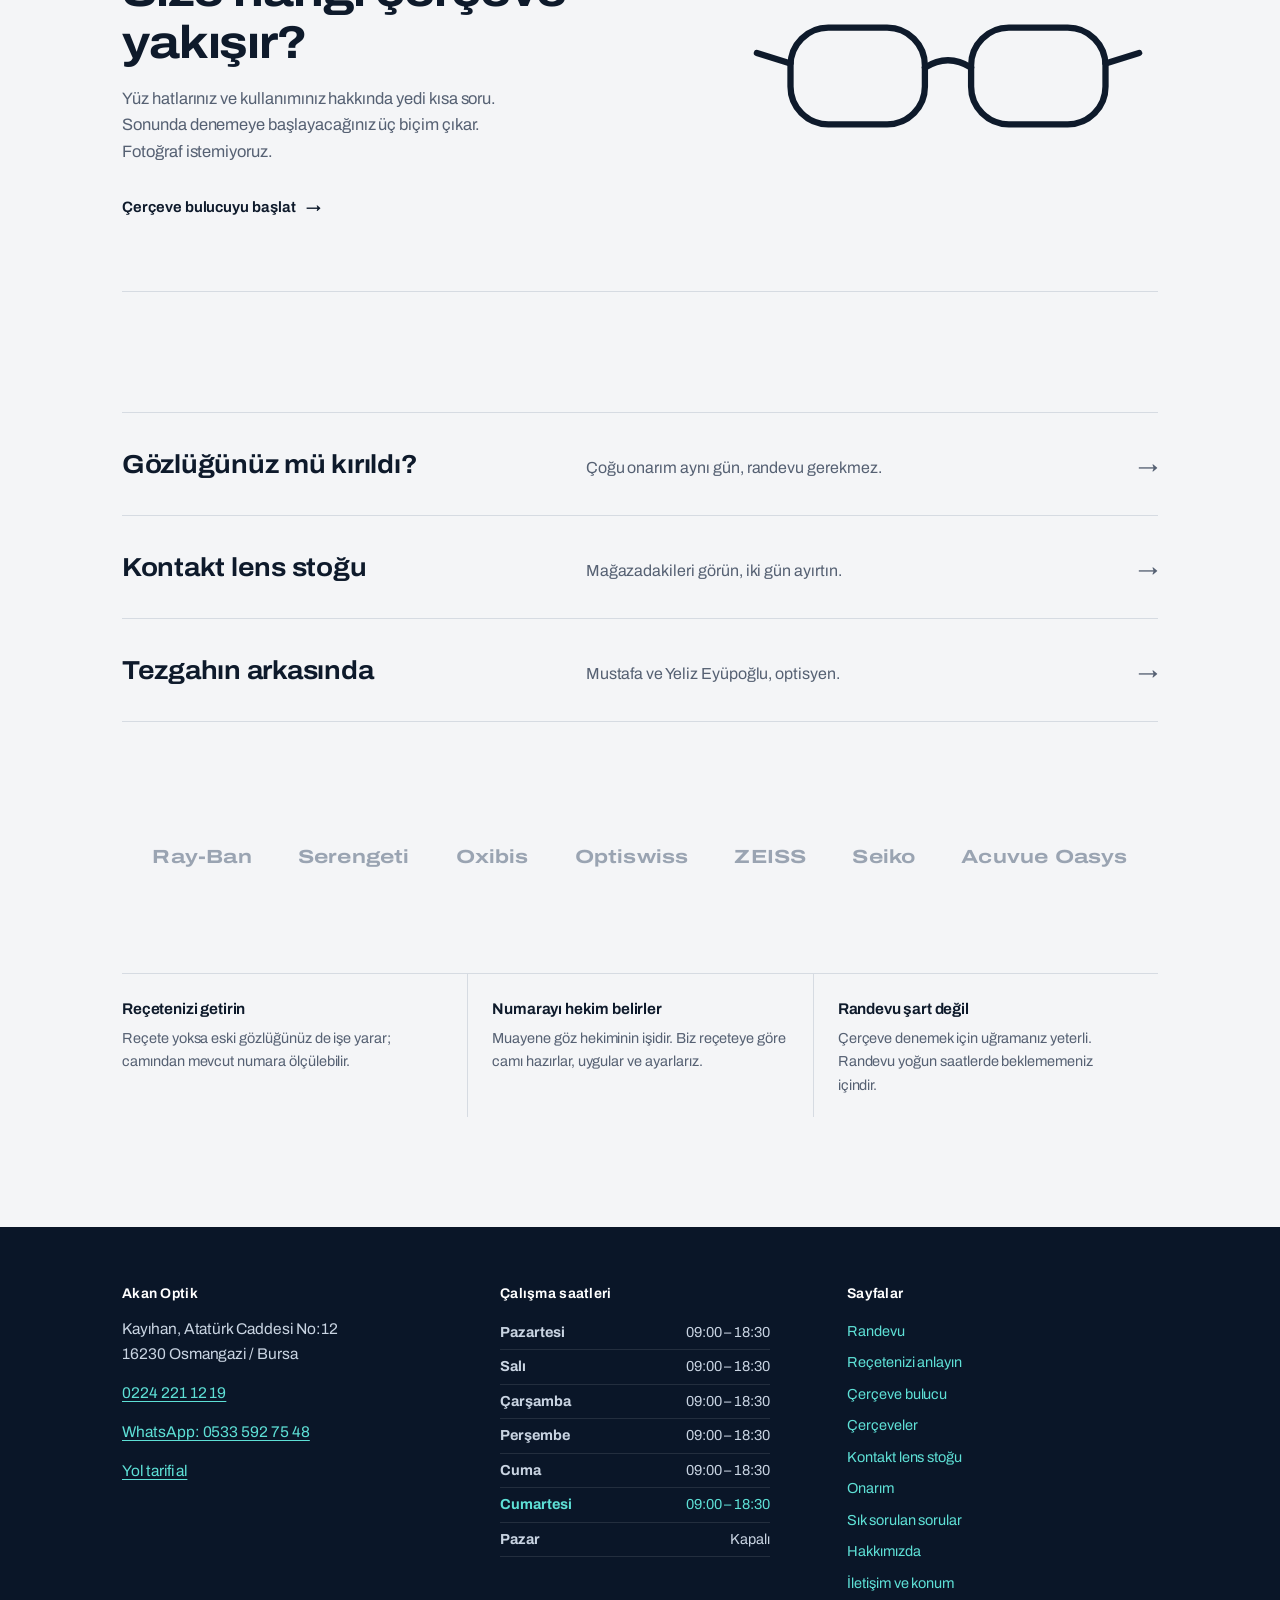
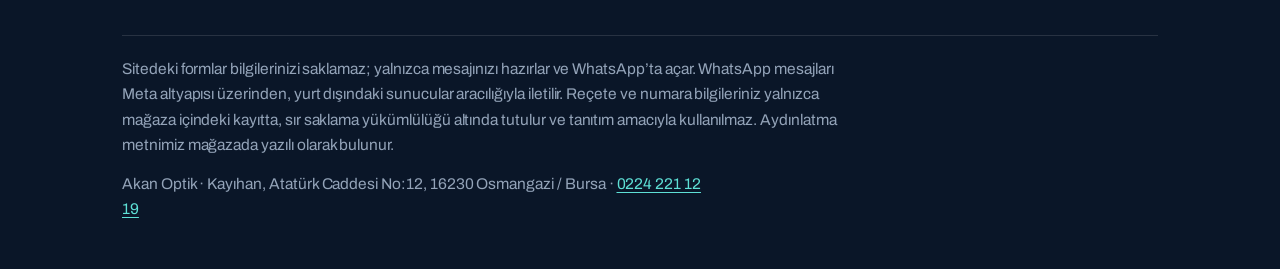
==== commit 9791cac0: "Açılış yalnızca ad, çerçeve bulucu tek başına - Açılışta yalnızca "Akan Optik" kalıyor, Cormorant Ga" ====
--- a/index.html
+++ b/index.html
@@ -12,7 +12,7 @@
 <meta property="og:locale" content="tr_TR">
 <link rel="preconnect" href="https://fonts.googleapis.com">
 <link rel="preconnect" href="https://fonts.gstatic.com" crossorigin>
-<link href="https://fonts.googleapis.com/css2?family=Archivo:wdth,wght@62..125,100..900&display=swap" rel="stylesheet">
+<link href="https://fonts.googleapis.com/css2?family=Archivo:wdth,wght@62..125,100..900&family=Cormorant+Garamond:wght@500;600&display=swap" rel="stylesheet">
 <style>
 /* =========================================================
    Akan Optik — ortak stil
@@ -778,6 +778,32 @@
 }
 @media(max-width:560px){.liste{grid-template-columns:1fr}.liste li{padding:18px 0 20px}}
 
+/* ---------- açılış: yalnızca ad, zarif serif ---------- */
+.marka{font-family:"Cormorant Garamond","Cormorant",Garamond,"Times New Roman",serif;font-stretch:normal;font-weight:500;line-height:.9;letter-spacing:0}
+.marka span:first-child{font-size:clamp(96px,14vw,210px);letter-spacing:.01em;font-weight:500}
+.marka span:last-child{font-size:clamp(20px,2.3vw,32px);text-transform:uppercase;letter-spacing:.62em;color:#AEBBCC;font-weight:500;margin-top:.9em;padding-left:.2em}
+.sahne-ic{padding-top:40px;padding-bottom:40px}
+@keyframes netlesSerif{from{filter:blur(16px);opacity:0}to{filter:blur(0);opacity:1}}
+.js-odak .marka span:first-child{animation:netlesSerif 1.4s cubic-bezier(.2,.7,.2,1) both}
+.js-odak .marka span:last-child{animation:netlesSerif 1.4s .25s cubic-bezier(.2,.7,.2,1) both}
+
+/* ---------- çerçeve bulucu satırı ---------- */
+.bulucu{display:grid;grid-template-columns:1.1fr .9fr;gap:60px;align-items:center;text-decoration:none;color:var(--ink);
+  border-top:1px solid var(--line);border-bottom:1px solid var(--line);padding:70px 0}
+.bulucu h2{font-size:clamp(30px,4vw,46px);margin:0 0 16px}
+.bulucu p:not(.etiket){color:var(--muted);max-width:44ch;margin:0 0 28px}
+.bulucu .bicimler{display:block}
+.bulucu .bicimler svg{width:100%;max-width:420px;height:auto;margin-left:auto}
+.bulucu:hover .ok::after{transform:translateX(4px)}
+@media(max-width:860px){
+  .bulucu{grid-template-columns:1fr;gap:34px;padding:50px 0}
+  .bulucu .bicimler{order:-1}
+  .bulucu .bicimler svg{max-width:280px;margin:0}
+  .marka span:first-child{font-size:clamp(84px,26vw,150px)}
+  .marka span:last-child{font-size:clamp(16px,4.6vw,22px)}
+  .sahne-ic{padding-top:10px;padding-bottom:56px}
+}
+
 </style>
 <link rel="icon" href="/favicon.ico" sizes="32x32">
 <link rel="icon" href="/favicon-32.png" type="image/png">
@@ -819,20 +845,7 @@
     <div class="mercek" id="mercek"></div>
   </div>
   <div class="wrap sahne-ic">
-    <p class="yil">Optisyen · Setbaşı, Bursa</p>
     <h1 class="marka"><span>Akan</span><span>Optik</span></h1>
-    <p class="sahne-alt">Numaralı cam, çerçeve, kontakt lens ve onarım. Reçeteden teslime her şey aynı tezgahta.</p>
-    <div class="btnrow">
-      <a class="btn acik" href="/randevu">Randevu oluştur</a>
-      <a class="btn cizgi" href="https://wa.me/905335927548?text=Merhaba%2C%20Akan%20Optik%E2%80%99e%20bir%20sorum%20var." target="_blank" rel="noopener">WhatsApp’tan yazın</a>
-    </div>
-  </div>
-  <div class="wrap">
-    <ul class="kunye">
-      <li><a href="https://www.google.com/maps/search/?api=1&amp;query=Akan+Optik+Atat%C3%BCrk+Caddesi+No:12+Kay%C4%B1han+Osmangazi+Bursa" target="_blank" rel="noopener">Atatürk Caddesi No:12, Osmangazi</a></li>
-      <li><a href="tel:+902242211219">0224 221 12 19</a></li>
-      <li id="openState">Pazartesi – Cumartesi 09:00 – 18:30</li>
-    </ul>
   </div>
 </section>
 
@@ -858,27 +871,15 @@
 
 <section class="blok ince-ust">
   <div class="wrap">
-    <div class="blok-bas" data-odak>
-      <p class="etiket">Gelmeden önce</p>
-      <h2>İki kısa araç</h2>
-    </div>
-    <div class="araclar">
-      <a class="arac" href="/cerceve-bulucu" data-odak>
-        <div class="bicimler" id="bicimler"><svg viewBox="0 0 200 100" aria-hidden="true"><rect x="25" y="27" width="64" height="46" rx="18"/><rect x="111" y="27" width="64" height="46" rx="18"/><path d="M89 46 q 11 -7 22 0"/><path d="M25 44 l -16 -5"/><path d="M175 44 l 16 -5"/></svg></div>
-        <h3>Size hangi çerçeve yakışır?</h3>
+    <a class="bulucu" href="/cerceve-bulucu" data-odak>
+      <div>
+        <p class="etiket">Gelmeden önce</p>
+        <h2>Size hangi çerçeve yakışır?</h2>
         <p>Yüz hatlarınız ve kullanımınız hakkında yedi kısa soru. Sonunda denemeye başlayacağınız üç biçim çıkar. Fotoğraf istemiyoruz.</p>
         <span class="ok">Çerçeve bulucuyu başlat</span>
-      </a>
-      <div class="arac gorus" data-odak>
-        <div class="gorus-tablo" id="gorusTablo" aria-hidden="true">
-          <span class="g1">E</span><span class="g2">F P</span><span class="g3">T O Z</span><span class="g4">L P E D</span>
-        </div>
-        <label for="gorusSurgu">Numaranız gözlüksüz nasıl görünür? <b id="gorusDeger">-2.00</b></label>
-        <input type="range" id="gorusSurgu" min="-6" max="4" step="0.25" value="-2">
-        <p class="aciklama" id="gorusAciklama"></p>
-        <a class="ok" href="/recete">Reçetenizi okuyun</a>
       </div>
-    </div>
+      <div class="bicimler" id="bicimler"><svg viewBox="0 0 200 100" aria-hidden="true"><rect x="25" y="27" width="64" height="46" rx="18"/><rect x="111" y="27" width="64" height="46" rx="18"/><path d="M89 46 q 11 -7 22 0"/><path d="M25 44 l -16 -5"/><path d="M175 44 l 16 -5"/></svg></div>
+    </a>
   </div>
 </section>
 
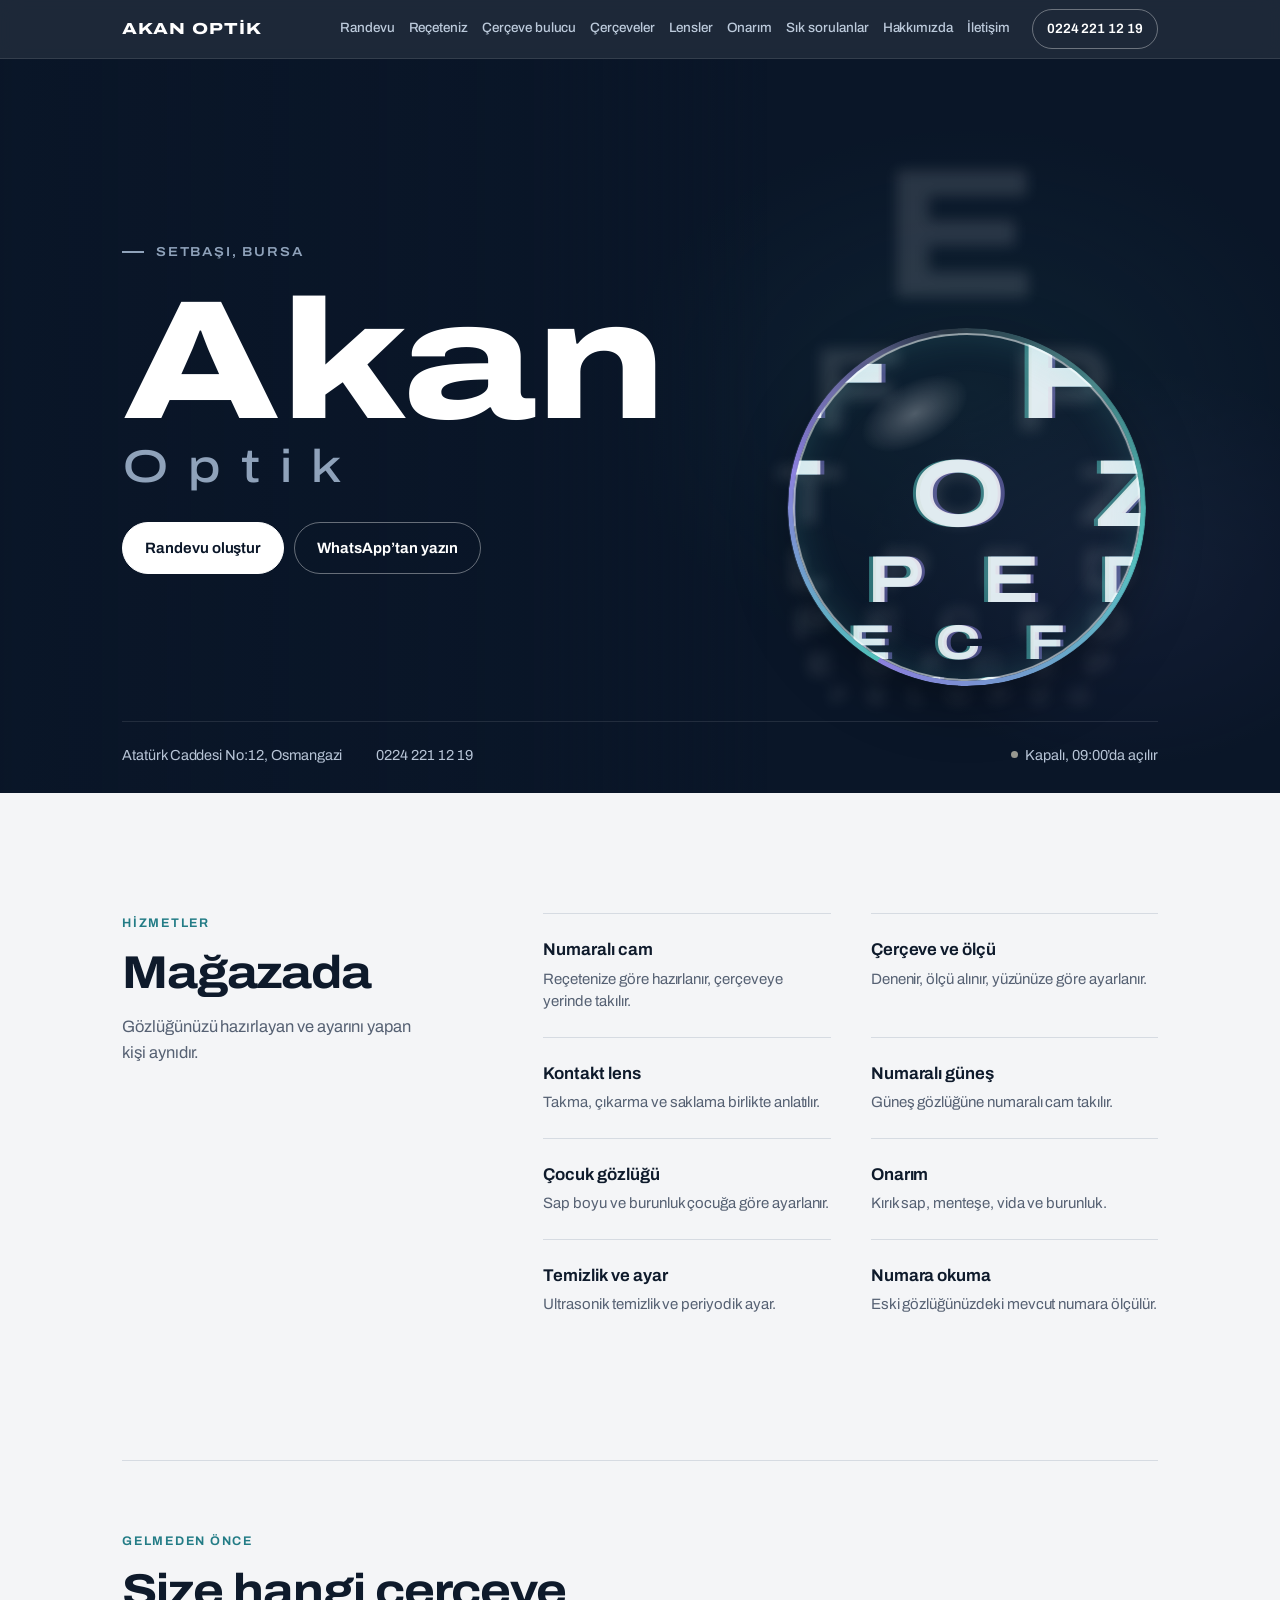
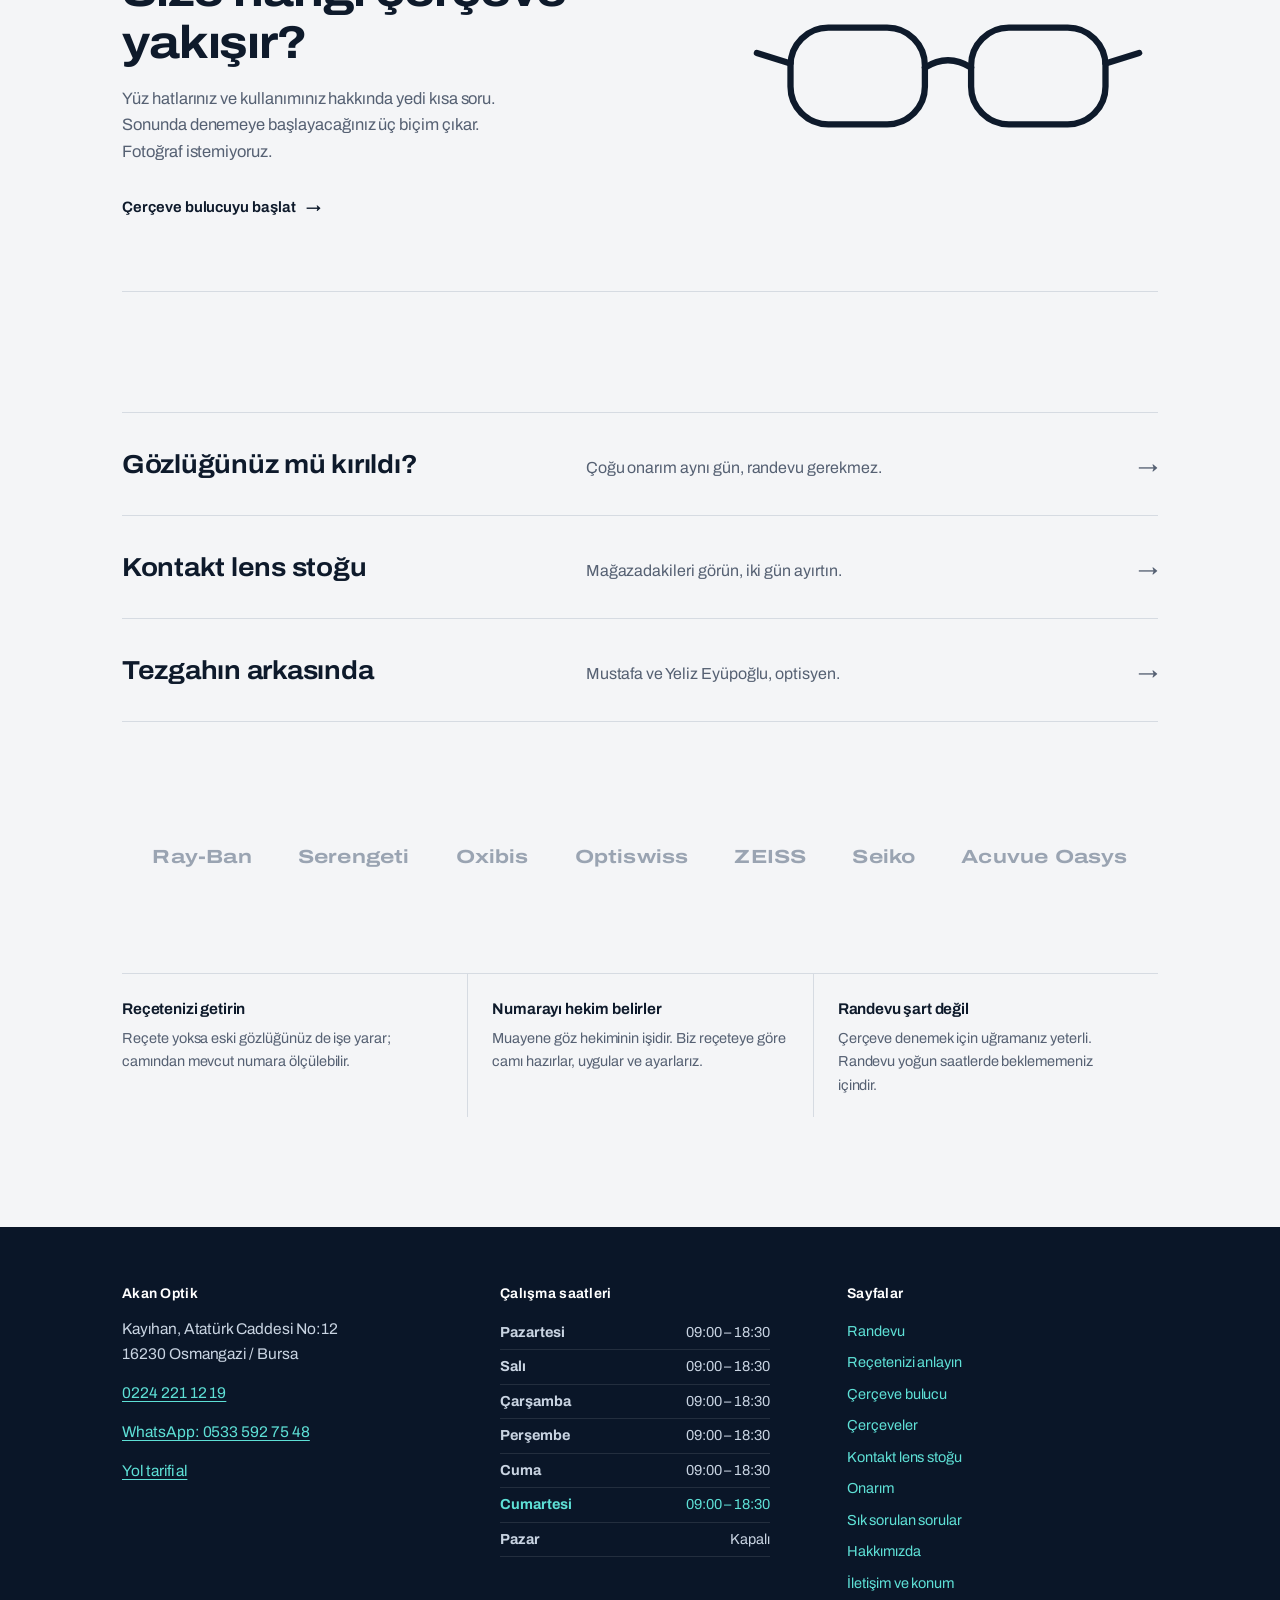
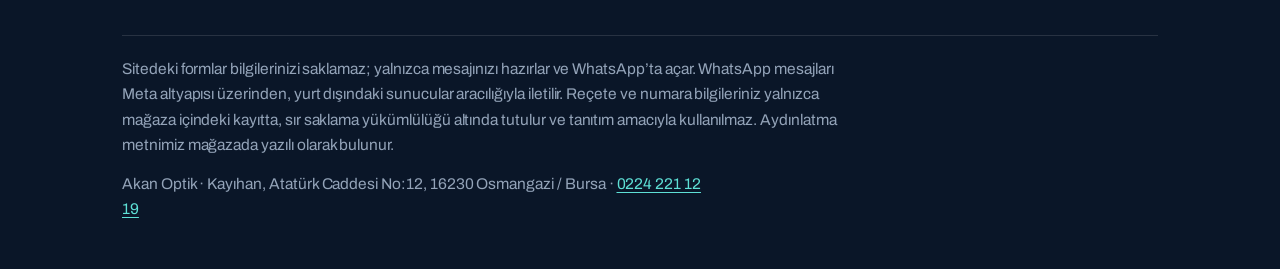
==== commit 16aa34d8: "Açılış önceki haline döndü, açıklama ve "Optisyen" kaldırıldı - Serif yazı tipi kaldırıldı, ad yine " ====
--- a/index.html
+++ b/index.html
@@ -12,7 +12,7 @@
 <meta property="og:locale" content="tr_TR">
 <link rel="preconnect" href="https://fonts.googleapis.com">
 <link rel="preconnect" href="https://fonts.gstatic.com" crossorigin>
-<link href="https://fonts.googleapis.com/css2?family=Archivo:wdth,wght@62..125,100..900&family=Cormorant+Garamond:wght@500;600&display=swap" rel="stylesheet">
+<link href="https://fonts.googleapis.com/css2?family=Archivo:wdth,wght@62..125,100..900&display=swap" rel="stylesheet">
 <style>
 /* =========================================================
    Akan Optik — ortak stil
@@ -778,15 +778,6 @@
 }
 @media(max-width:560px){.liste{grid-template-columns:1fr}.liste li{padding:18px 0 20px}}
 
-/* ---------- açılış: yalnızca ad, zarif serif ---------- */
-.marka{font-family:"Cormorant Garamond","Cormorant",Garamond,"Times New Roman",serif;font-stretch:normal;font-weight:500;line-height:.9;letter-spacing:0}
-.marka span:first-child{font-size:clamp(96px,14vw,210px);letter-spacing:.01em;font-weight:500}
-.marka span:last-child{font-size:clamp(20px,2.3vw,32px);text-transform:uppercase;letter-spacing:.62em;color:#AEBBCC;font-weight:500;margin-top:.9em;padding-left:.2em}
-.sahne-ic{padding-top:40px;padding-bottom:40px}
-@keyframes netlesSerif{from{filter:blur(16px);opacity:0}to{filter:blur(0);opacity:1}}
-.js-odak .marka span:first-child{animation:netlesSerif 1.4s cubic-bezier(.2,.7,.2,1) both}
-.js-odak .marka span:last-child{animation:netlesSerif 1.4s .25s cubic-bezier(.2,.7,.2,1) both}
-
 /* ---------- çerçeve bulucu satırı ---------- */
 .bulucu{display:grid;grid-template-columns:1.1fr .9fr;gap:60px;align-items:center;text-decoration:none;color:var(--ink);
   border-top:1px solid var(--line);border-bottom:1px solid var(--line);padding:70px 0}
@@ -799,9 +790,6 @@
   .bulucu{grid-template-columns:1fr;gap:34px;padding:50px 0}
   .bulucu .bicimler{order:-1}
   .bulucu .bicimler svg{max-width:280px;margin:0}
-  .marka span:first-child{font-size:clamp(84px,26vw,150px)}
-  .marka span:last-child{font-size:clamp(16px,4.6vw,22px)}
-  .sahne-ic{padding-top:10px;padding-bottom:56px}
 }
 
 </style>
@@ -845,7 +833,19 @@
     <div class="mercek" id="mercek"></div>
   </div>
   <div class="wrap sahne-ic">
+    <p class="yil">Setbaşı, Bursa</p>
     <h1 class="marka"><span>Akan</span><span>Optik</span></h1>
+    <div class="btnrow">
+      <a class="btn acik" href="/randevu">Randevu oluştur</a>
+      <a class="btn cizgi" href="https://wa.me/905335927548?text=Merhaba%2C%20Akan%20Optik%E2%80%99e%20bir%20sorum%20var." target="_blank" rel="noopener">WhatsApp’tan yazın</a>
+    </div>
+  </div>
+  <div class="wrap">
+    <ul class="kunye">
+      <li><a href="https://www.google.com/maps/search/?api=1&amp;query=Akan+Optik+Atat%C3%BCrk+Caddesi+No:12+Kay%C4%B1han+Osmangazi+Bursa" target="_blank" rel="noopener">Atatürk Caddesi No:12, Osmangazi</a></li>
+      <li><a href="tel:+902242211219">0224 221 12 19</a></li>
+      <li id="openState">Pazartesi – Cumartesi 09:00 – 18:30</li>
+    </ul>
   </div>
 </section>
 
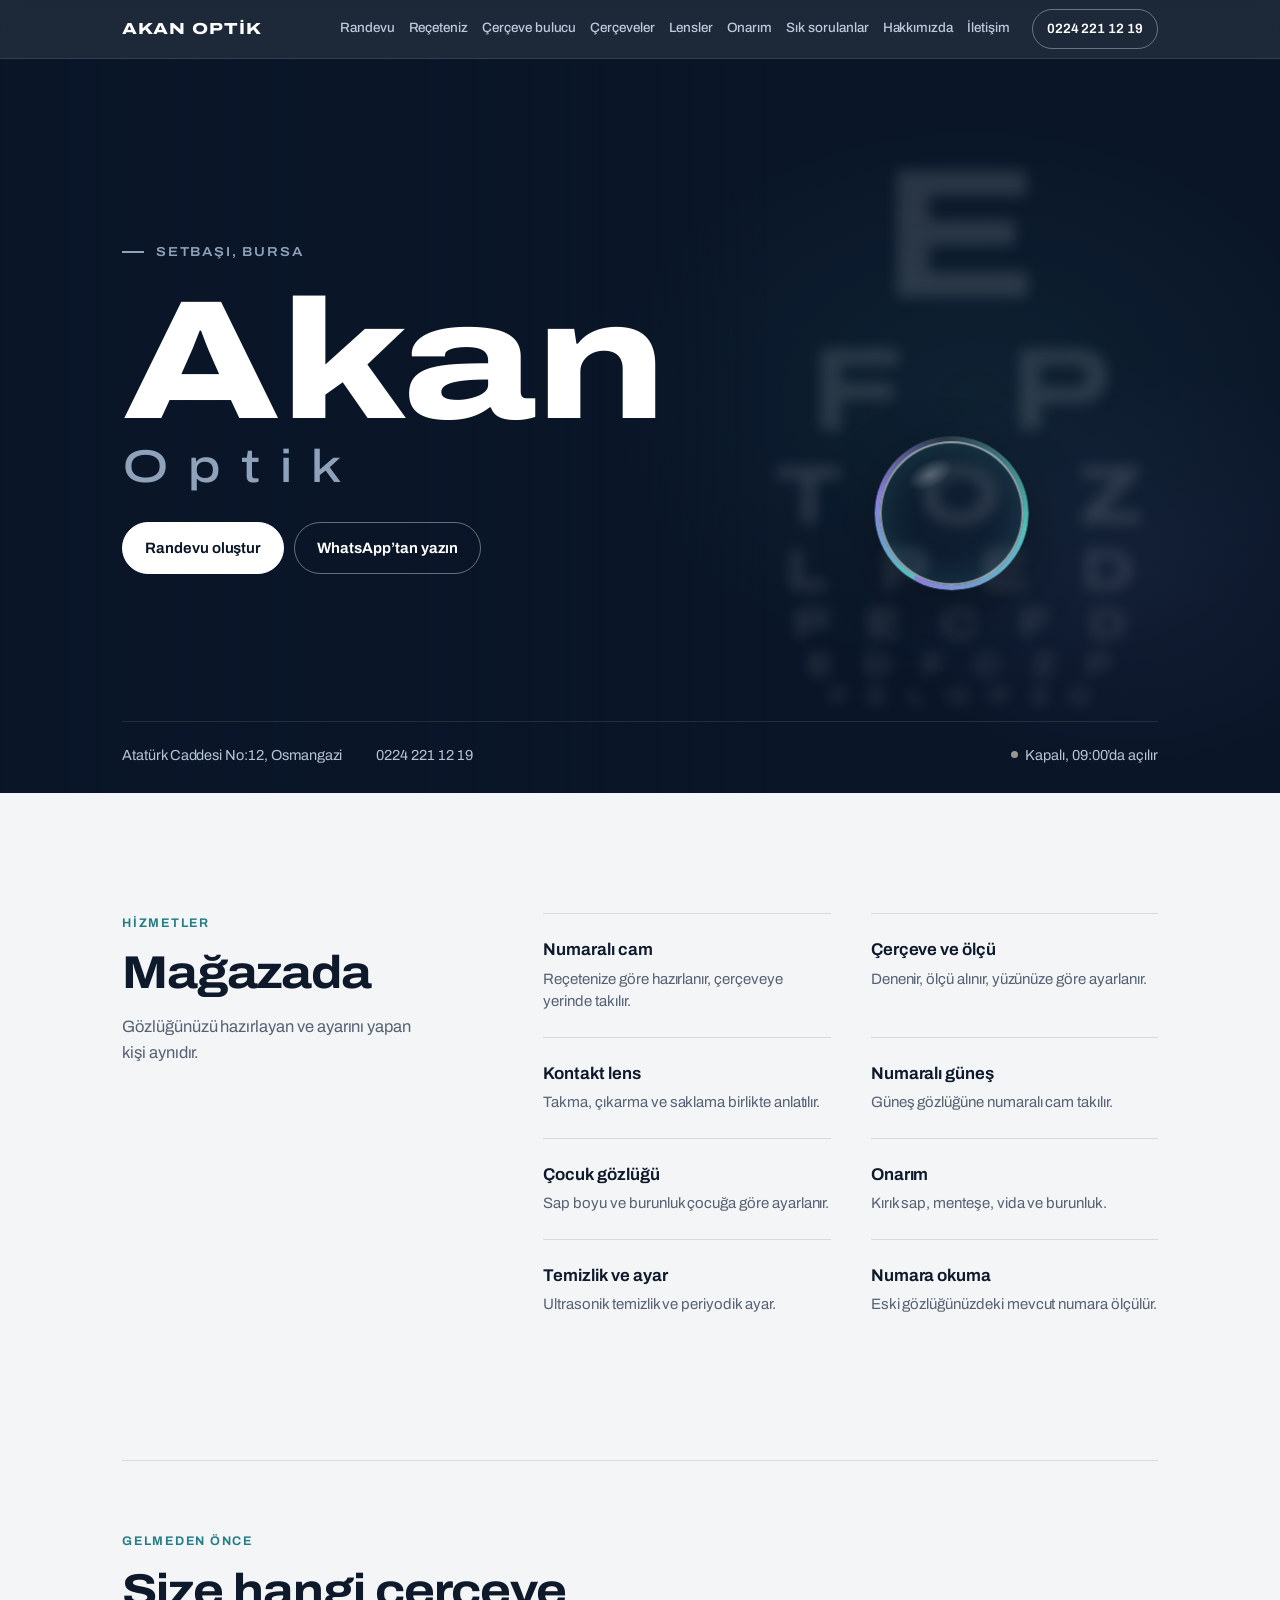
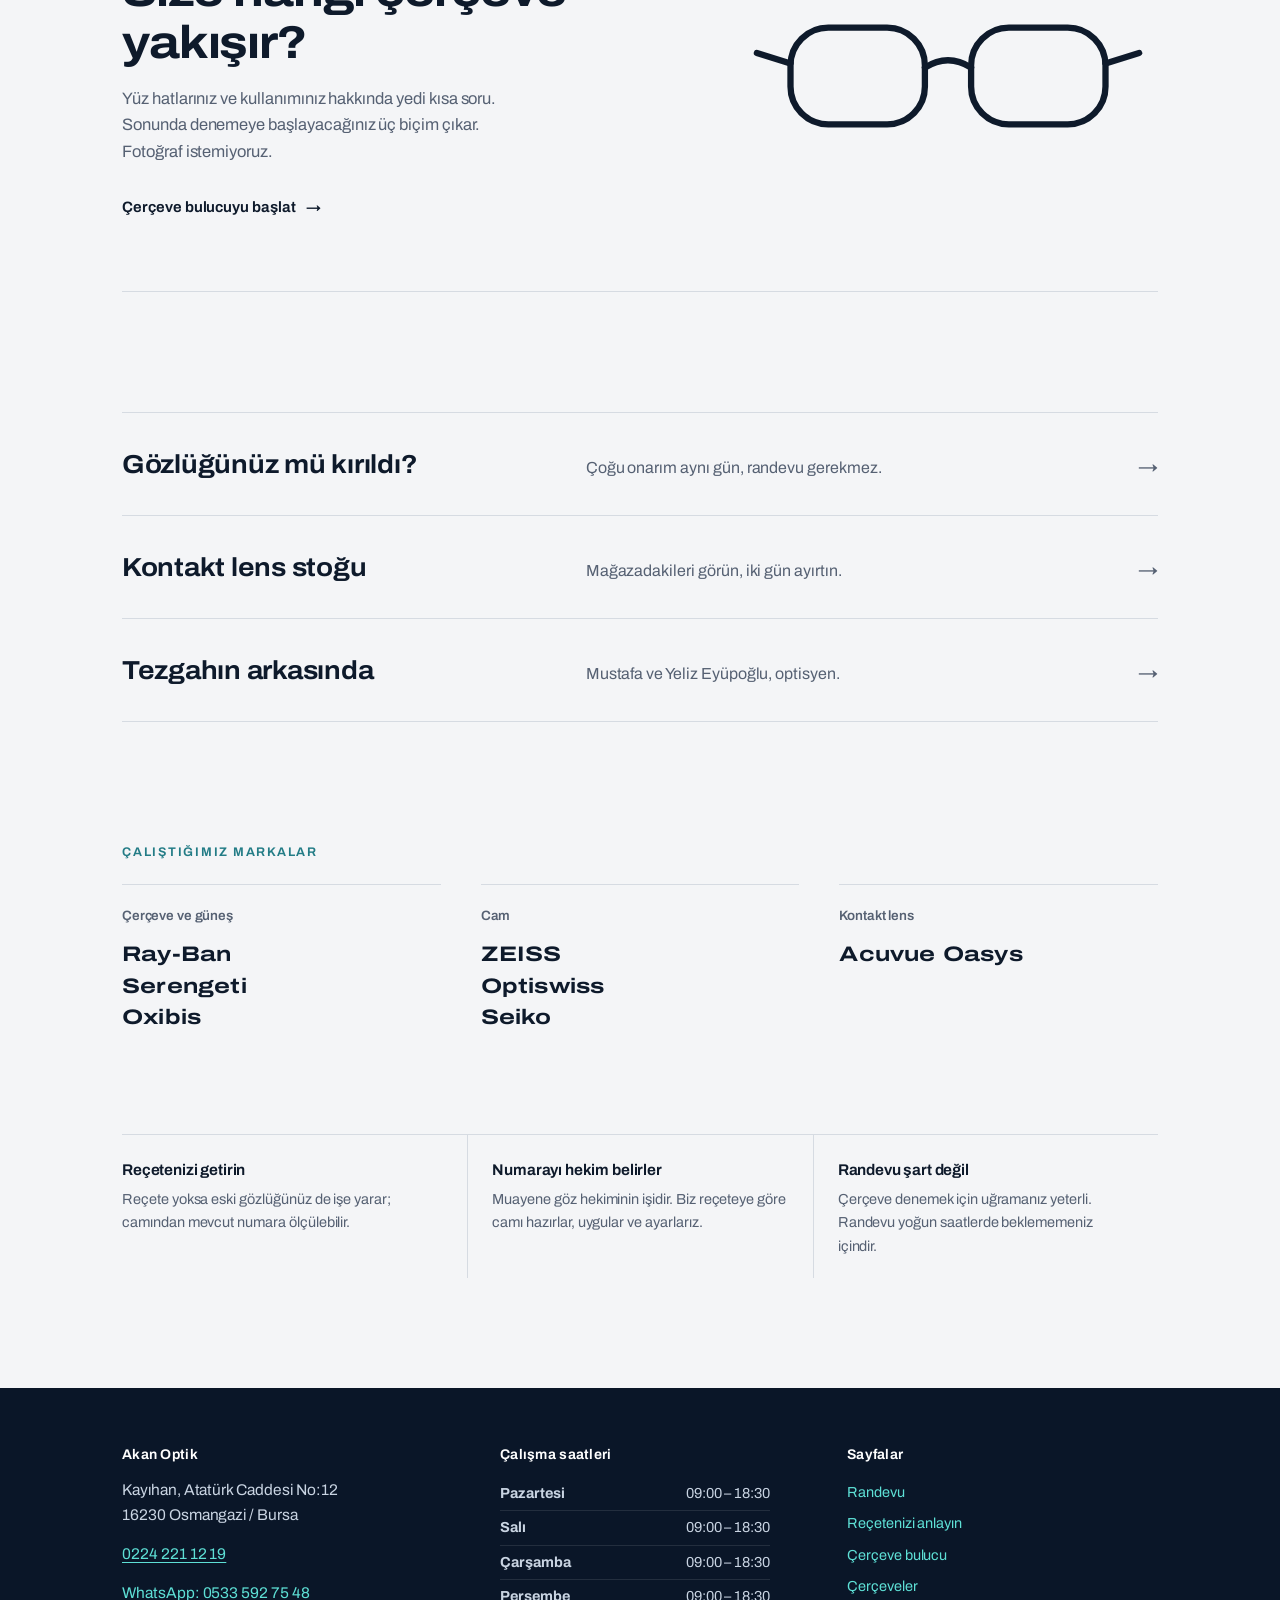
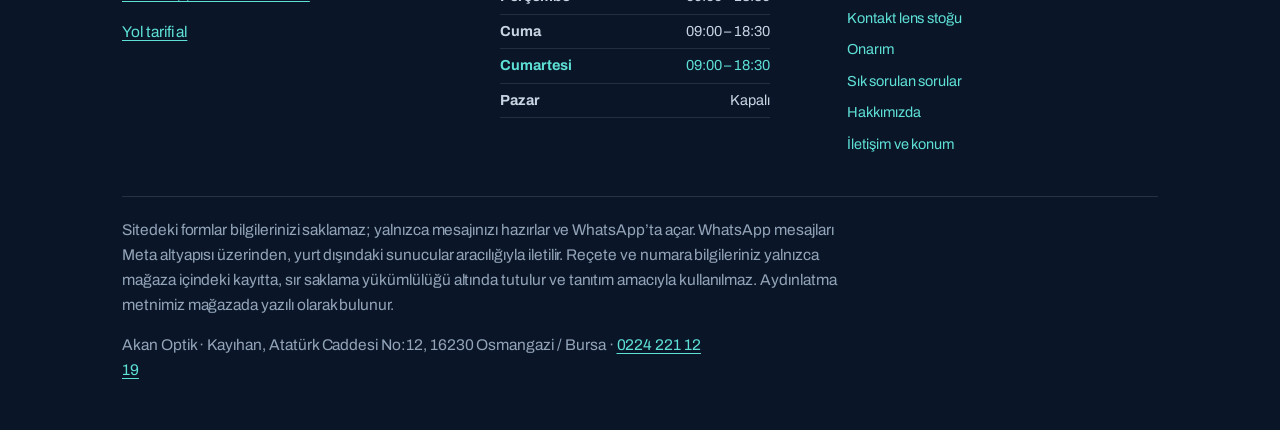
==== commit a9d7d8c2: "Markalar türe göre gruplandı, Optiswiss cam markası olarak düzeltildi - Ana sayfa: markalar "Çerçeve" ====
--- a/index.html
+++ b/index.html
@@ -791,6 +791,14 @@
   .bulucu .bicimler{order:-1}
   .bulucu .bicimler svg{max-width:280px;margin:0}
 }
+
+/* ---------- markalar: türe göre ---------- */
+.marka-gruplar{display:grid;grid-template-columns:repeat(3,1fr);gap:40px;margin-top:22px}
+.marka-gruplar > div{border-top:1px solid var(--line);padding-top:20px}
+.marka-gruplar h3{font-size:13.5px;font-weight:600;color:var(--muted);margin:0 0 12px}
+.marka-gruplar ul{list-style:none;margin:0;padding:0;display:block}
+.marka-gruplar li{font-stretch:125%;font-weight:700;font-size:21px;color:var(--ink);line-height:1.5;letter-spacing:.01em}
+@media(max-width:760px){.marka-gruplar{grid-template-columns:1fr;gap:26px}.marka-gruplar li{font-size:19px}}
 
 </style>
 <link rel="icon" href="/favicon.ico" sizes="32x32">
@@ -895,7 +903,12 @@
 
 <section class="markalar-sade" aria-label="Çalıştığımız markalar">
   <div class="wrap">
-    <ul><li>Ray-Ban</li><li>Serengeti</li><li>Oxibis</li><li>Optiswiss</li><li>ZEISS</li><li>Seiko</li><li>Acuvue Oasys</li></ul>
+    <p class="etiket">Çalıştığımız markalar</p>
+    <div class="marka-gruplar">
+      <div><h3>Çerçeve ve güneş</h3><ul><li>Ray-Ban</li><li>Serengeti</li><li>Oxibis</li></ul></div>
+      <div><h3>Cam</h3><ul><li>ZEISS</li><li>Optiswiss</li><li>Seiko</li></ul></div>
+      <div><h3>Kontakt lens</h3><ul><li>Acuvue Oasys</li></ul></div>
+    </div>
   </div>
 </section>
 
